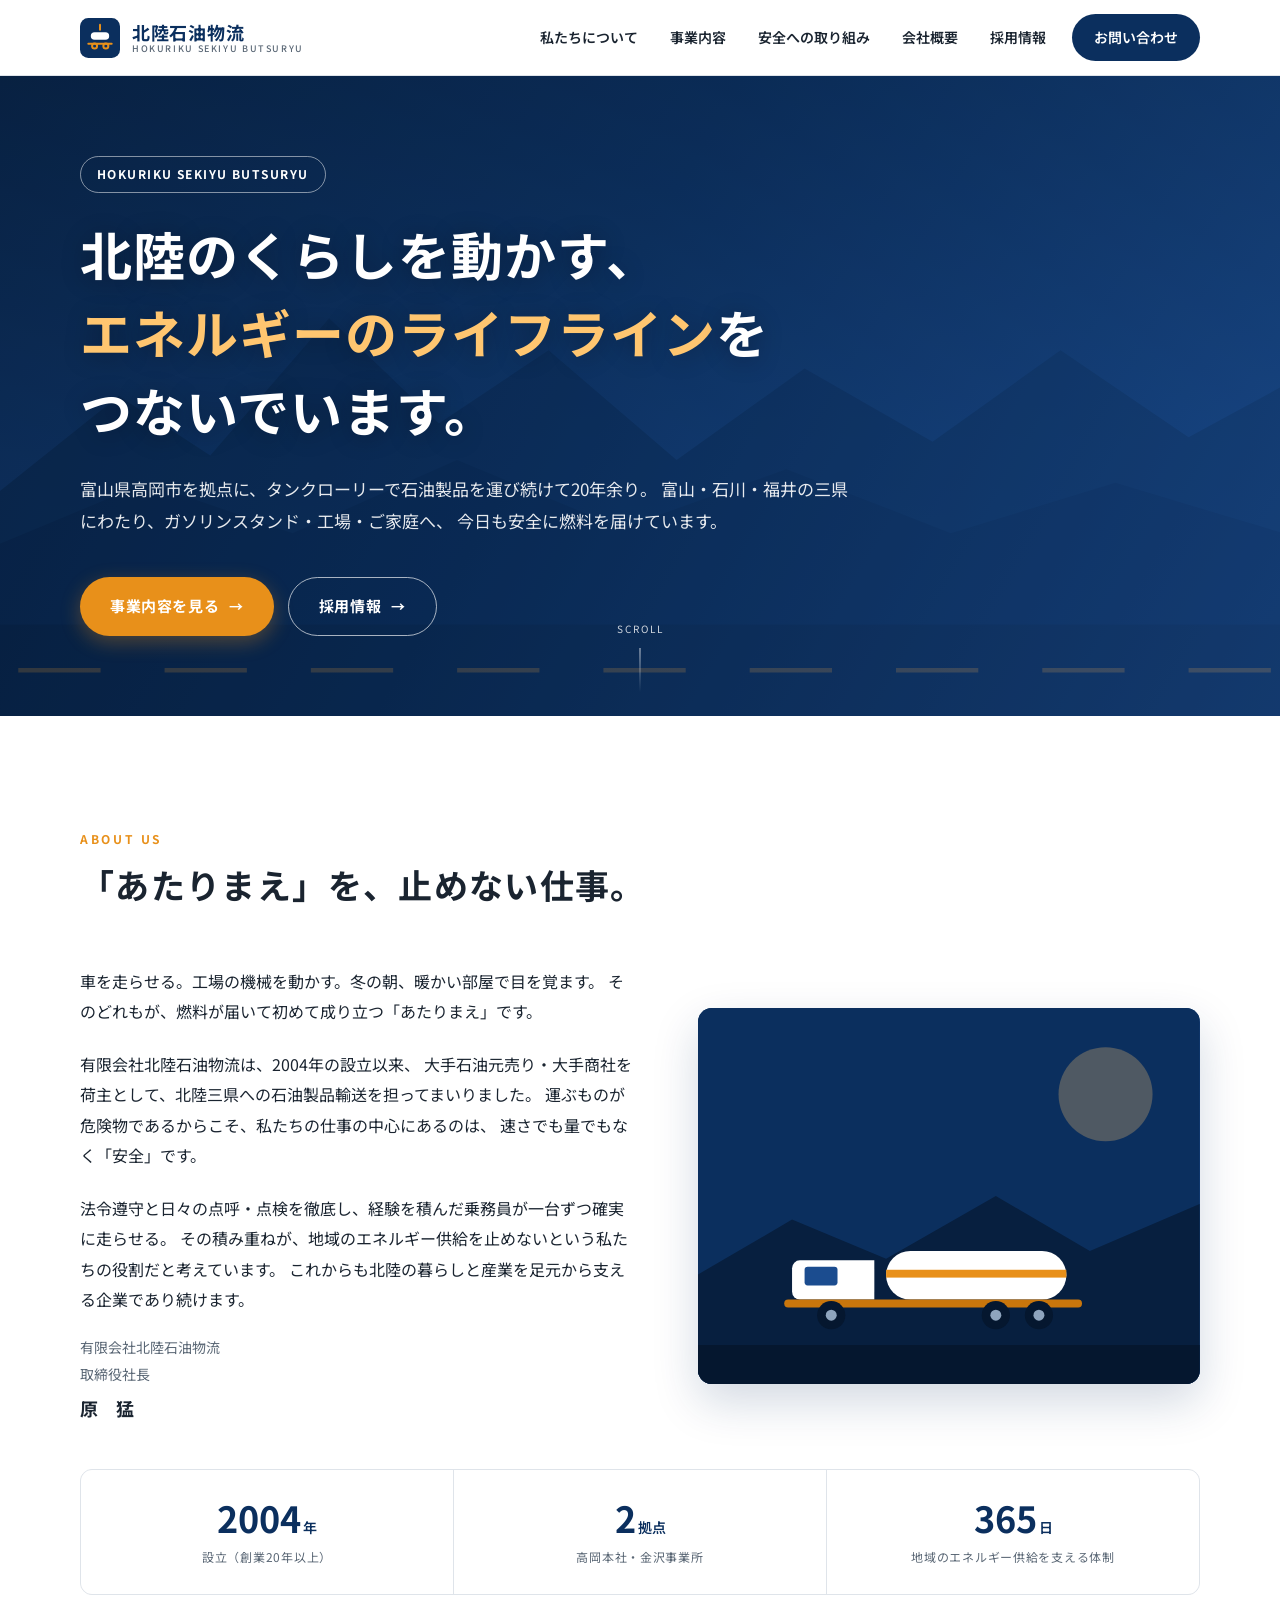
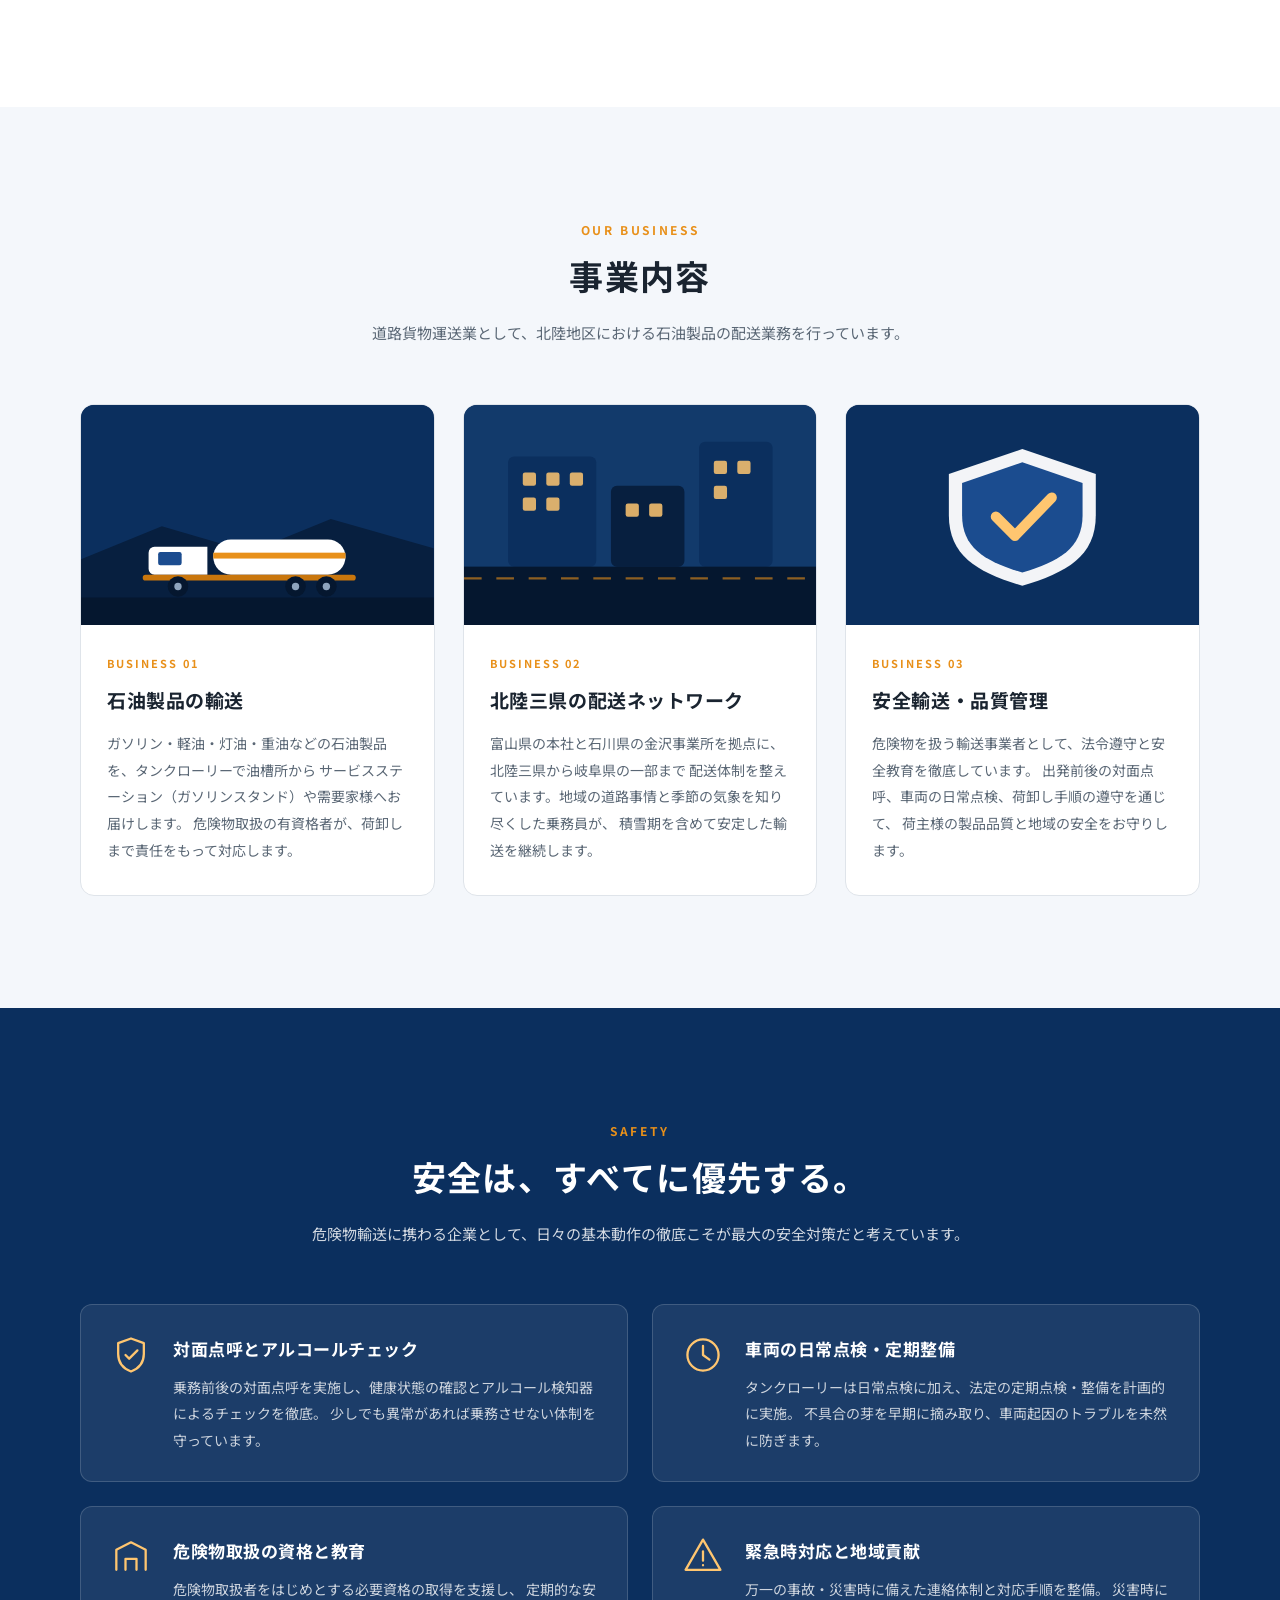
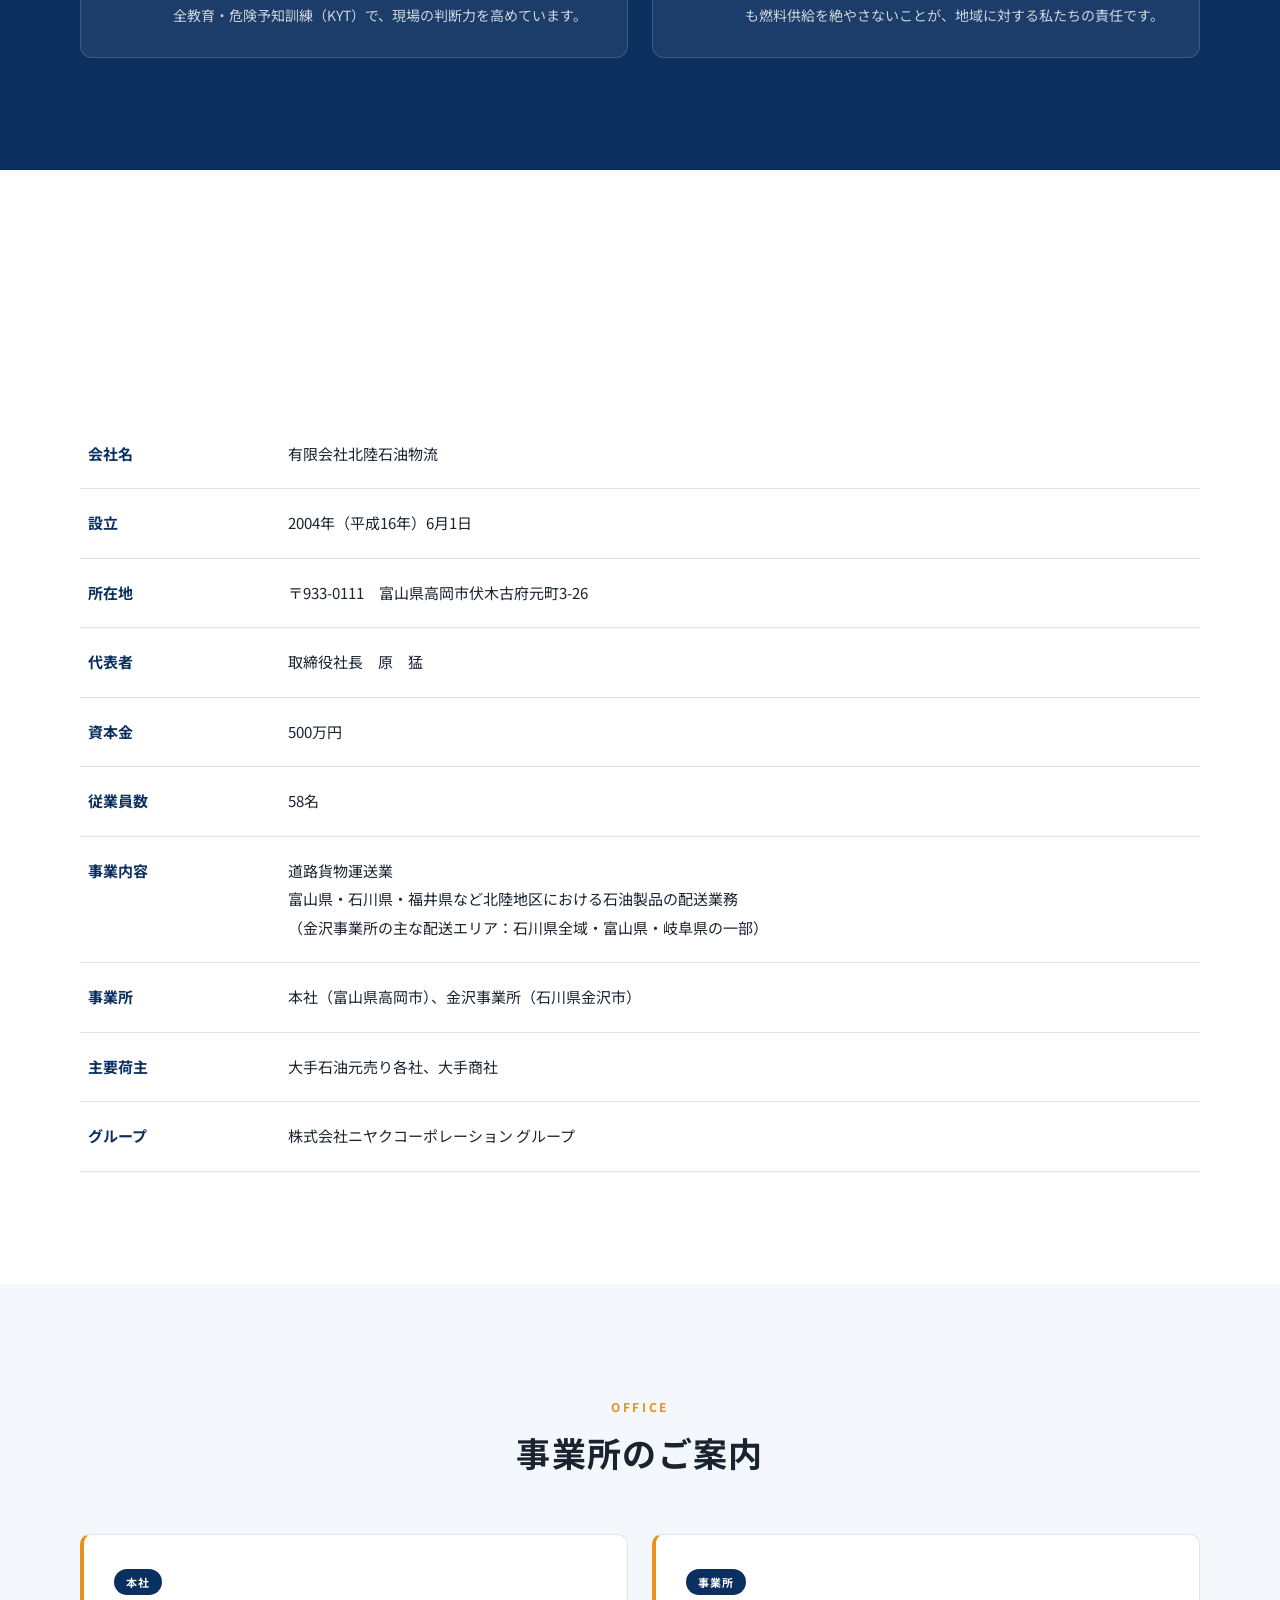
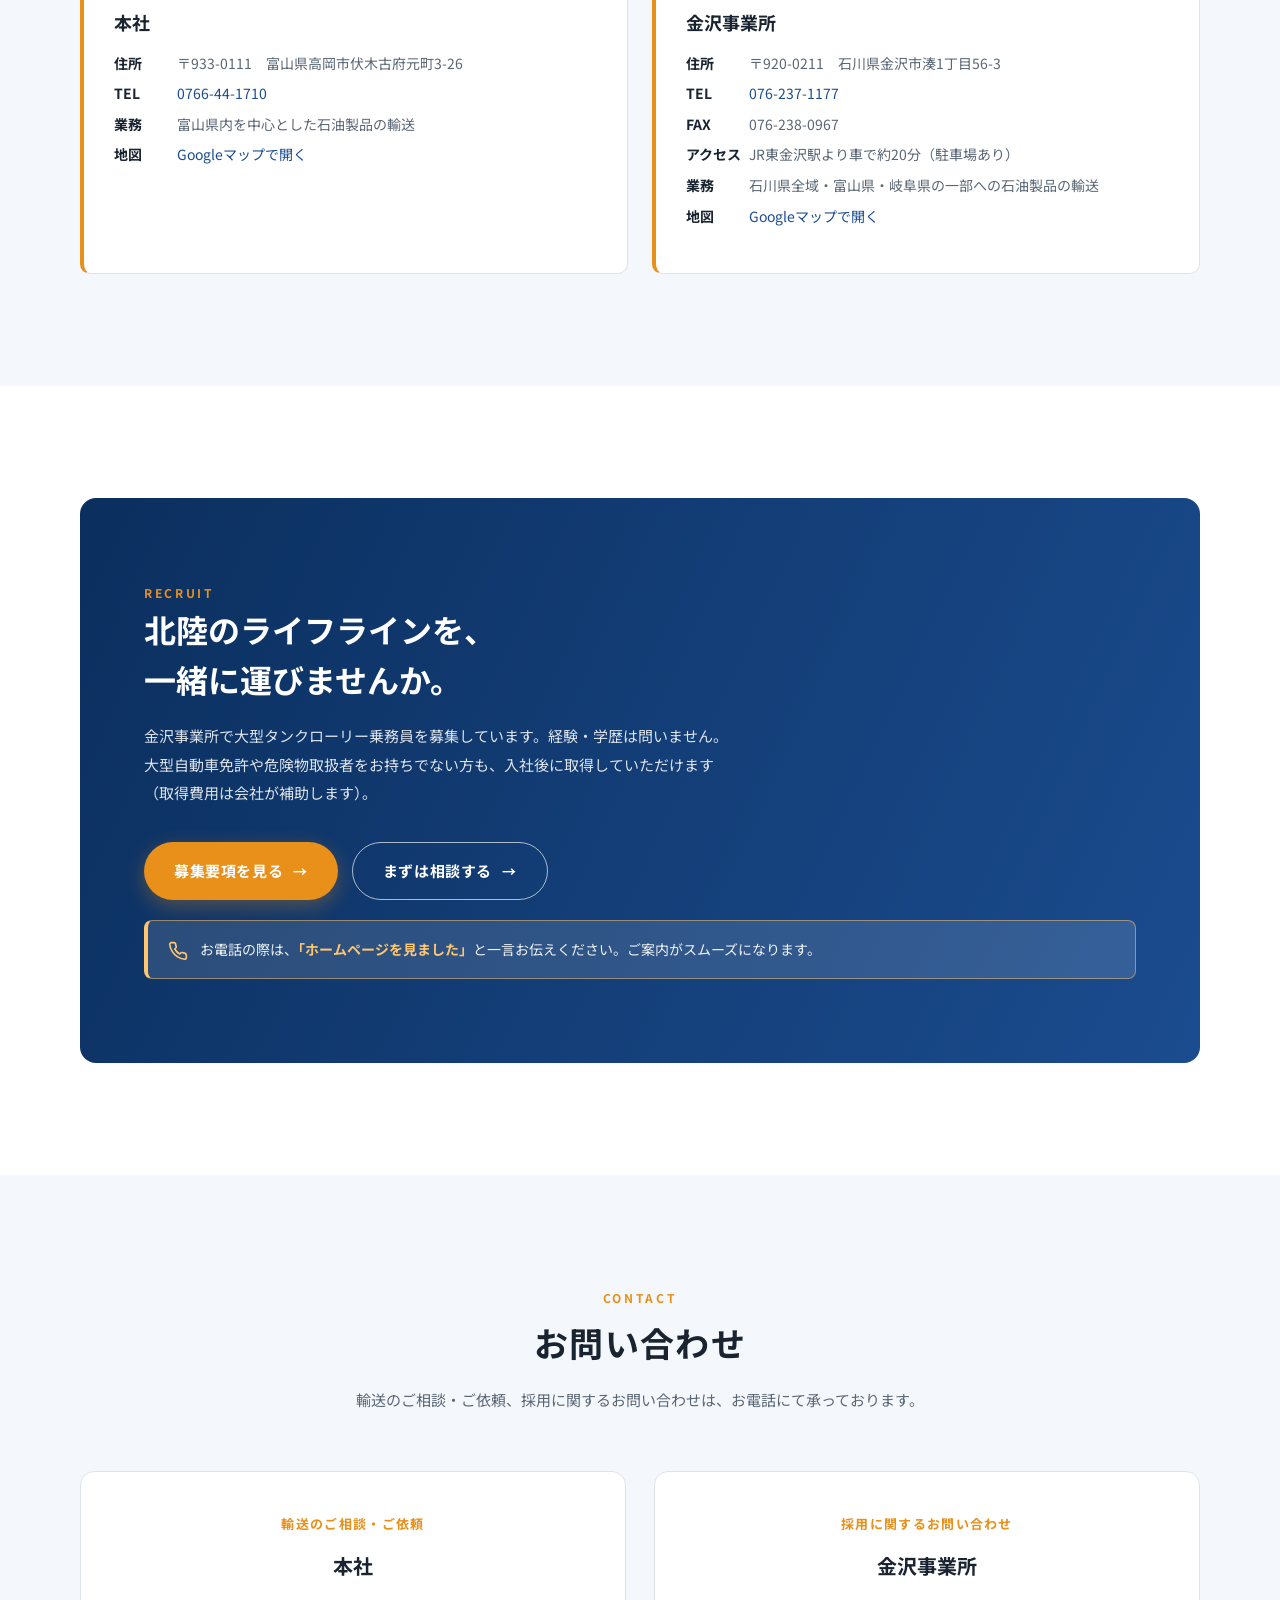
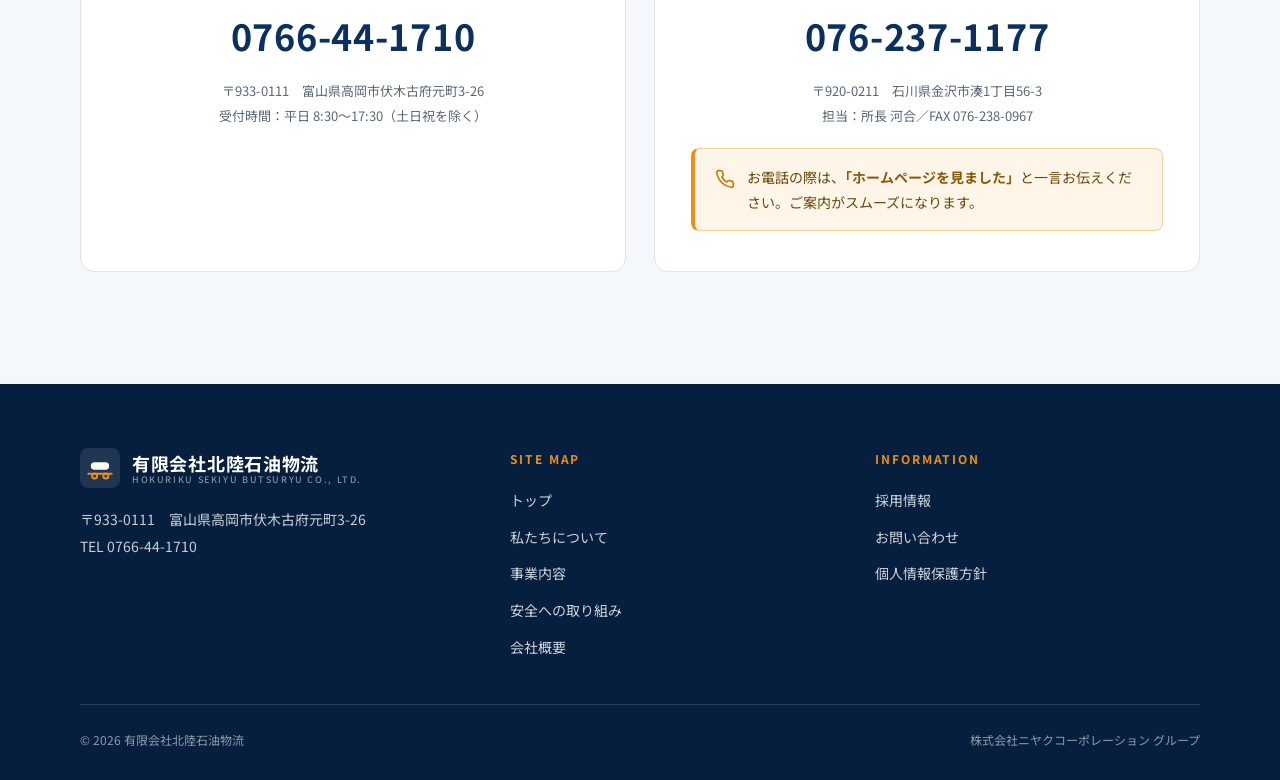
==== index.html @ 38a8d5c8 "「ホームページを見ました」の呼びかけを追加 応募経路を電話口で把握できるよう、採用CTA・お問い合わせ（金沢事業所）・ 募集要項の応募方法欄に呼びかけのコールアウトを設置。  Co-Authored-" ====
<!DOCTYPE html>
<html lang="ja">
<head>
<meta charset="UTF-8">
<meta name="viewport" content="width=device-width, initial-scale=1">
<title>有限会社北陸石油物流｜北陸のエネルギーライフラインを支える石油輸送</title>
<meta name="description" content="有限会社北陸石油物流は富山県高岡市に本社を置く道路貨物運送会社です。タンクローリーによる石油製品の輸送を通じて、富山・石川・福井の北陸三県のエネルギーライフラインを支えています。">
<meta name="keywords" content="北陸石油物流,タンクローリー,石油輸送,高岡市,富山県,運送会社,ニヤクコーポレーション,ドライバー求人">
<meta property="og:type" content="website">
<meta property="og:site_name" content="有限会社北陸石油物流">
<meta property="og:title" content="有限会社北陸石油物流｜北陸のエネルギーライフラインを支える石油輸送">
<meta property="og:description" content="富山県高岡市を拠点に、タンクローリーで北陸三県の石油製品輸送を担っています。">
<meta property="og:locale" content="ja_JP">
<link rel="preconnect" href="https://fonts.googleapis.com">
<link rel="preconnect" href="https://fonts.gstatic.com" crossorigin>
<link href="https://fonts.googleapis.com/css2?family=Noto+Sans+JP:wght@400;500;700&display=swap" rel="stylesheet">
<link rel="stylesheet" href="assets/style.css">
<link rel="icon" href="data:image/svg+xml,<svg xmlns='http://www.w3.org/2000/svg' viewBox='0 0 32 32'><rect width='32' height='32' rx='6' fill='%230b2f5e'/><path d='M6 20h20M8 20a2.4 2.4 0 104.8 0 2.4 2.4 0 10-4.8 0zM19 20a2.4 2.4 0 104.8 0 2.4 2.4 0 10-4.8 0z' stroke='%23e8901a' stroke-width='2' fill='none'/><rect x='9' y='11' width='15' height='6' rx='3' fill='%23fff'/></svg>">
<script type="application/ld+json">
{
  "@context": "https://schema.org",
  "@type": "Organization",
  "name": "有限会社北陸石油物流",
  "foundingDate": "2004-06-01",
  "telephone": "+81-766-44-1710",
  "numberOfEmployees": { "@type": "QuantitativeValue", "value": 58 },
  "description": "富山県高岡市に本社を置く道路貨物運送会社。北陸地区における石油製品の輸送を行っています。",
  "address": {
    "@type": "PostalAddress",
    "streetAddress": "伏木古府元町3-26",
    "addressLocality": "高岡市",
    "addressRegion": "富山県",
    "addressCountry": "JP"
  },
  "areaServed": ["富山県", "石川県", "福井県", "岐阜県"]
}
</script>
</head>
<body>

<!-- ============ ヘッダー ============ -->
<header class="header">
  <div class="wrap header__inner">
    <a class="logo" href="index.html">
      <svg class="logo__mark" viewBox="0 0 48 48" aria-hidden="true">
        <rect width="48" height="48" rx="10" fill="#0b2f5e"/>
        <path d="M10 31h28" stroke="#e8901a" stroke-width="2.4" stroke-linecap="round"/>
        <rect x="13" y="17" width="22" height="9" rx="4.5" fill="#fff"/>
        <circle cx="17.5" cy="33.5" r="3" fill="none" stroke="#e8901a" stroke-width="2.4"/>
        <circle cx="31" cy="33.5" r="3" fill="none" stroke="#e8901a" stroke-width="2.4"/>
        <path d="M24 8v6" stroke="#e8901a" stroke-width="2.4" stroke-linecap="round"/>
      </svg>
      <span class="logo__text">
        <span class="logo__ja">北陸石油物流</span>
        <span class="logo__en">HOKURIKU SEKIYU BUTSURYU</span>
      </span>
    </a>

    <nav class="gnav" id="gnav" aria-label="メインメニュー">
      <a class="gnav__link" href="#about">私たちについて</a>
      <a class="gnav__link" href="#business">事業内容</a>
      <a class="gnav__link" href="#safety">安全への取り組み</a>
      <a class="gnav__link" href="#company">会社概要</a>
      <a class="gnav__link" href="recruit.html">採用情報</a>
      <a class="gnav__link gnav__link--cta" href="#contact">お問い合わせ</a>
    </nav>

    <button class="burger" type="button" aria-label="メニューを開く" aria-expanded="false" aria-controls="gnav">
      <span></span><span></span><span></span>
    </button>
  </div>
</header>

<main>

<!-- ============ ヒーロー ============ -->
<section class="hero">
  <!-- 【写真差し替え位置】タンクローリー走行写真などに置き換え可能 -->
  <div class="hero__media" aria-hidden="true">
    <svg viewBox="0 0 1440 700" preserveAspectRatio="xMidYMid slice">
      <defs>
        <linearGradient id="sky" x1="0" y1="0" x2="0" y2="1">
          <stop offset="0%" stop-color="#0a2547"/>
          <stop offset="100%" stop-color="#1b4c8f"/>
        </linearGradient>
      </defs>
      <rect width="1440" height="700" fill="url(#sky)"/>
      <!-- 立山連峰のシルエット -->
      <path d="M0 470 L150 350 L250 415 L380 265 L500 380 L620 300 L760 420 L900 320 L1040 400 L1180 300 L1320 395 L1440 330 L1440 700 L0 700Z" fill="#0a2547" opacity=".85"/>
      <path d="M0 520 L180 445 L340 500 L520 420 L700 495 L880 430 L1060 500 L1240 445 L1440 505 L1440 700 L0 700Z" fill="#071f3f" opacity=".9"/>
      <!-- 道路 -->
      <rect y="600" width="1440" height="100" fill="#05172f"/>
      <g stroke="#e8901a" stroke-width="5" opacity=".55">
        <path d="M40 650h90M200 650h90M360 650h90M520 650h90M680 650h90M840 650h90M1000 650h90M1160 650h90M1320 650h90"/>
      </g>
    </svg>
  </div>

  <div class="wrap hero__inner">
    <span class="hero__eyebrow">HOKURIKU SEKIYU BUTSURYU</span>
    <h1 class="hero__title">
      北陸のくらしを動かす、<br>
      <span class="accent">エネルギーのライフライン</span>を<br>
      つないでいます。
    </h1>
    <p class="hero__lead">
      富山県高岡市を拠点に、タンクローリーで石油製品を運び続けて20年余り。
      富山・石川・福井の三県にわたり、ガソリンスタンド・工場・ご家庭へ、
      今日も安全に燃料を届けています。
    </p>
    <div class="hero__actions">
      <a class="btn btn--primary" href="#business">事業内容を見る</a>
      <a class="btn btn--ghost" href="recruit.html">採用情報</a>
    </div>
  </div>

  <span class="hero__scroll" aria-hidden="true">SCROLL</span>
</section>

<!-- ============ ABOUT ============ -->
<section class="section" id="about">
  <div class="wrap">
    <div class="section__head reveal">
      <span class="section__en">ABOUT US</span>
      <h2 class="section__title">「あたりまえ」を、止めない仕事。</h2>
    </div>

    <div class="about">
      <div class="about__body reveal">
        <p>
          車を走らせる。工場の機械を動かす。冬の朝、暖かい部屋で目を覚ます。
          そのどれもが、燃料が届いて初めて成り立つ「あたりまえ」です。
        </p>
        <p>
          有限会社北陸石油物流は、2004年の設立以来、
          大手石油元売り・大手商社を荷主として、北陸三県への石油製品輸送を担ってまいりました。
          運ぶものが危険物であるからこそ、私たちの仕事の中心にあるのは、
          速さでも量でもなく「安全」です。
        </p>
        <p>
          法令遵守と日々の点呼・点検を徹底し、経験を積んだ乗務員が一台ずつ確実に走らせる。
          その積み重ねが、地域のエネルギー供給を止めないという私たちの役割だと考えています。
          これからも北陸の暮らしと産業を足元から支える企業であり続けます。
        </p>
        <p class="about__sign">
          有限会社北陸石油物流<br>
          取締役社長<strong>原　猛</strong>
        </p>
      </div>

      <!-- 【写真差し替え位置】本社外観・車両・乗務員の写真など -->
      <figure class="about__figure reveal" aria-hidden="true">
        <svg viewBox="0 0 640 480">
          <rect width="640" height="480" fill="#0b2f5e"/>
          <circle cx="520" cy="110" r="60" fill="#ffc670" opacity=".28"/>
          <path d="M0 340 L120 270 L240 320 L380 240 L500 310 L640 250 L640 480 L0 480Z" fill="#071f3f"/>
          <!-- タンクローリー -->
          <g transform="translate(90 300)">
            <rect x="150" y="10" width="230" height="62" rx="31" fill="#fff"/>
            <rect x="150" y="34" width="230" height="10" fill="#e8901a"/>
            <path d="M40 22h95v50H40a10 10 0 01-10-10V32a10 10 0 0110-10z" fill="#fff"/>
            <rect x="46" y="30" width="42" height="24" rx="4" fill="#1b4c8f"/>
            <rect x="20" y="72" width="380" height="10" rx="5" fill="#c9760c"/>
            <circle cx="80" cy="92" r="18" fill="#05172f"/><circle cx="80" cy="92" r="7" fill="#8ea4bd"/>
            <circle cx="290" cy="92" r="18" fill="#05172f"/><circle cx="290" cy="92" r="7" fill="#8ea4bd"/>
            <circle cx="345" cy="92" r="18" fill="#05172f"/><circle cx="345" cy="92" r="7" fill="#8ea4bd"/>
          </g>
          <rect y="430" width="640" height="50" fill="#05172f"/>
        </svg>
      </figure>
    </div>

    <!-- 数字：確定値に差し替えてください -->
    <div class="stats reveal">
      <div class="stats__item">
        <p class="stats__num">2004<small>年</small></p>
        <p class="stats__label">設立（創業20年以上）</p>
      </div>
      <div class="stats__item">
        <p class="stats__num">2<small>拠点</small></p>
        <p class="stats__label">高岡本社・金沢事業所</p>
      </div>
      <div class="stats__item">
        <p class="stats__num">365<small>日</small></p>
        <p class="stats__label">地域のエネルギー供給を支える体制</p>
      </div>
    </div>
  </div>
</section>

<!-- ============ 事業内容 ============ -->
<section class="section section--tint" id="business">
  <div class="wrap">
    <div class="section__head section__head--center reveal">
      <span class="section__en">OUR BUSINESS</span>
      <h2 class="section__title">事業内容</h2>
      <p class="section__desc">
        道路貨物運送業として、北陸地区における石油製品の配送業務を行っています。
      </p>
    </div>

    <div class="cards">
      <article class="card reveal">
        <div class="card__media" aria-hidden="true">
          <svg viewBox="0 0 480 300">
            <rect width="480" height="300" fill="#0b2f5e"/>
            <path d="M0 210 L110 165 L230 200 L340 155 L480 195 L480 300 L0 300Z" fill="#071f3f"/>
            <g transform="translate(70 175)">
              <rect x="110" y="8" width="180" height="48" rx="24" fill="#fff"/>
              <rect x="110" y="26" width="180" height="8" fill="#e8901a"/>
              <path d="M30 18h72v38H30a8 8 0 01-8-8V26a8 8 0 018-8z" fill="#fff"/>
              <rect x="35" y="25" width="32" height="18" rx="3" fill="#1b4c8f"/>
              <rect x="14" y="56" width="290" height="8" rx="4" fill="#c9760c"/>
              <circle cx="62" cy="72" r="14" fill="#05172f"/><circle cx="62" cy="72" r="5" fill="#8ea4bd"/>
              <circle cx="222" cy="72" r="14" fill="#05172f"/><circle cx="222" cy="72" r="5" fill="#8ea4bd"/>
              <circle cx="264" cy="72" r="14" fill="#05172f"/><circle cx="264" cy="72" r="5" fill="#8ea4bd"/>
            </g>
            <rect y="262" width="480" height="38" fill="#05172f"/>
          </svg>
        </div>
        <div class="card__body">
          <p class="card__no">BUSINESS 01</p>
          <h3 class="card__title">石油製品の輸送</h3>
          <p class="card__text">
            ガソリン・軽油・灯油・重油などの石油製品を、タンクローリーで油槽所から
            サービスステーション（ガソリンスタンド）や需要家様へお届けします。
            危険物取扱の有資格者が、荷卸しまで責任をもって対応します。
          </p>
        </div>
      </article>

      <article class="card reveal">
        <div class="card__media" aria-hidden="true">
          <svg viewBox="0 0 480 300">
            <rect width="480" height="300" fill="#123a6b"/>
            <rect x="60" y="70" width="120" height="150" rx="8" fill="#0b2f5e"/>
            <rect x="200" y="110" width="100" height="110" rx="8" fill="#071f3f"/>
            <rect x="320" y="50" width="100" height="170" rx="8" fill="#0b2f5e"/>
            <g fill="#ffc670" opacity=".85">
              <rect x="80" y="92" width="18" height="18" rx="3"/><rect x="112" y="92" width="18" height="18" rx="3"/>
              <rect x="144" y="92" width="18" height="18" rx="3"/><rect x="80" y="126" width="18" height="18" rx="3"/>
              <rect x="112" y="126" width="18" height="18" rx="3"/><rect x="220" y="134" width="18" height="18" rx="3"/>
              <rect x="252" y="134" width="18" height="18" rx="3"/><rect x="340" y="76" width="18" height="18" rx="3"/>
              <rect x="372" y="76" width="18" height="18" rx="3"/><rect x="340" y="110" width="18" height="18" rx="3"/>
            </g>
            <rect y="220" width="480" height="80" fill="#05172f"/>
            <path d="M0 236h480" stroke="#e8901a" stroke-width="3" stroke-dasharray="24 20" opacity=".6"/>
          </svg>
        </div>
        <div class="card__body">
          <p class="card__no">BUSINESS 02</p>
          <h3 class="card__title">北陸三県の配送ネットワーク</h3>
          <p class="card__text">
            富山県の本社と石川県の金沢事業所を拠点に、北陸三県から岐阜県の一部まで
            配送体制を整えています。地域の道路事情と季節の気象を知り尽くした乗務員が、
            積雪期を含めて安定した輸送を継続します。
          </p>
        </div>
      </article>

      <article class="card reveal">
        <div class="card__media" aria-hidden="true">
          <svg viewBox="0 0 480 300">
            <rect width="480" height="300" fill="#0b2f5e"/>
            <path d="M240 60l100 34v56c0 56-40 78-100 96-60-18-100-40-100-96V94z" fill="#fff" opacity=".95"/>
            <path d="M240 78l82 28v44c0 45-32 63-82 78-50-15-82-33-82-78v-44z" fill="#1b4c8f"/>
            <path d="M204 152l26 26 50-52" stroke="#ffc670" stroke-width="14" fill="none" stroke-linecap="round" stroke-linejoin="round"/>
          </svg>
        </div>
        <div class="card__body">
          <p class="card__no">BUSINESS 03</p>
          <h3 class="card__title">安全輸送・品質管理</h3>
          <p class="card__text">
            危険物を扱う輸送事業者として、法令遵守と安全教育を徹底しています。
            出発前後の対面点呼、車両の日常点検、荷卸し手順の遵守を通じて、
            荷主様の製品品質と地域の安全をお守りします。
          </p>
        </div>
      </article>
    </div>
  </div>
</section>

<!-- ============ 安全への取り組み ============ -->
<section class="section section--navy" id="safety">
  <div class="wrap">
    <div class="section__head section__head--center reveal">
      <span class="section__en">SAFETY</span>
      <h2 class="section__title">安全は、すべてに優先する。</h2>
      <p class="section__desc">
        危険物輸送に携わる企業として、日々の基本動作の徹底こそが最大の安全対策だと考えています。
      </p>
    </div>

    <div class="safety">
      <div class="safety__item reveal">
        <svg class="safety__icon" viewBox="0 0 48 48" fill="none" stroke="currentColor" stroke-width="2.5" stroke-linecap="round" stroke-linejoin="round" aria-hidden="true">
          <path d="M24 6l14 5v12c0 11-6 16-14 19-8-3-14-8-14-19V11z"/><path d="M18 24l4 4 9-9"/>
        </svg>
        <div>
          <h3 class="safety__title">対面点呼とアルコールチェック</h3>
          <p class="safety__text">
            乗務前後の対面点呼を実施し、健康状態の確認とアルコール検知器によるチェックを徹底。
            少しでも異常があれば乗務させない体制を守っています。
          </p>
        </div>
      </div>

      <div class="safety__item reveal">
        <svg class="safety__icon" viewBox="0 0 48 48" fill="none" stroke="currentColor" stroke-width="2.5" stroke-linecap="round" stroke-linejoin="round" aria-hidden="true">
          <circle cx="24" cy="24" r="17"/><path d="M24 14v10l7 5"/>
        </svg>
        <div>
          <h3 class="safety__title">車両の日常点検・定期整備</h3>
          <p class="safety__text">
            タンクローリーは日常点検に加え、法定の定期点検・整備を計画的に実施。
            不具合の芽を早期に摘み取り、車両起因のトラブルを未然に防ぎます。
          </p>
        </div>
      </div>

      <div class="safety__item reveal">
        <svg class="safety__icon" viewBox="0 0 48 48" fill="none" stroke="currentColor" stroke-width="2.5" stroke-linecap="round" stroke-linejoin="round" aria-hidden="true">
          <path d="M8 38V16l16-8 16 8v22"/><path d="M18 38V26h12v12"/>
        </svg>
        <div>
          <h3 class="safety__title">危険物取扱の資格と教育</h3>
          <p class="safety__text">
            危険物取扱者をはじめとする必要資格の取得を支援し、
            定期的な安全教育・危険予知訓練（KYT）で、現場の判断力を高めています。
          </p>
        </div>
      </div>

      <div class="safety__item reveal">
        <svg class="safety__icon" viewBox="0 0 48 48" fill="none" stroke="currentColor" stroke-width="2.5" stroke-linecap="round" stroke-linejoin="round" aria-hidden="true">
          <path d="M24 5l19 33H5z"/><path d="M24 18v10"/><path d="M24 33h.02"/>
        </svg>
        <div>
          <h3 class="safety__title">緊急時対応と地域貢献</h3>
          <p class="safety__text">
            万一の事故・災害時に備えた連絡体制と対応手順を整備。
            災害時にも燃料供給を絶やさないことが、地域に対する私たちの責任です。
          </p>
        </div>
      </div>
    </div>
  </div>
</section>

<!-- ============ 会社概要 ============ -->
<section class="section" id="company">
  <div class="wrap">
    <div class="section__head section__head--center reveal">
      <span class="section__en">COMPANY</span>
      <h2 class="section__title">会社概要</h2>
    </div>

    <div class="reveal">
      <table class="table">
        <tbody>
          <tr><th>会社名</th><td>有限会社北陸石油物流</td></tr>
          <tr><th>設立</th><td>2004年（平成16年）6月1日</td></tr>
          <tr><th>所在地</th><td>〒933-0111　富山県高岡市伏木古府元町3-26</td></tr>
          <tr><th>代表者</th><td>取締役社長　原　猛</td></tr>
          <tr><th>資本金</th><td>500万円</td></tr>
          <tr><th>従業員数</th><td>58名</td></tr>
          <tr><th>事業内容</th><td>
            道路貨物運送業<br>
            富山県・石川県・福井県など北陸地区における石油製品の配送業務<br>
            （金沢事業所の主な配送エリア：石川県全域・富山県・岐阜県の一部）
          </td></tr>
          <tr><th>事業所</th><td>本社（富山県高岡市）、金沢事業所（石川県金沢市）</td></tr>
          <tr><th>主要荷主</th><td>大手石油元売り各社、大手商社</td></tr>
          <tr><th>グループ</th><td>株式会社ニヤクコーポレーション グループ</td></tr>
        </tbody>
      </table>
    </div>
  </div>
</section>

<!-- ============ 事業所 ============ -->
<section class="section section--tint" id="office">
  <div class="wrap">
    <div class="section__head section__head--center reveal">
      <span class="section__en">OFFICE</span>
      <h2 class="section__title">事業所のご案内</h2>
    </div>

    <div class="offices">
      <div class="office reveal">
        <span class="office__badge">本社</span>
        <h3 class="office__name">本社</h3>
        <dl class="office__meta">
          <dt>住所</dt><dd>〒933-0111　富山県高岡市伏木古府元町3-26</dd>
          <dt>TEL</dt><dd><a href="tel:0766441710">0766-44-1710</a></dd>
          <dt>業務</dt><dd>富山県内を中心とした石油製品の輸送</dd>
          <dt>地図</dt><dd><a href="https://www.google.com/maps/search/?api=1&amp;query=%E5%AF%8C%E5%B1%B1%E7%9C%8C%E9%AB%98%E5%B2%A1%E5%B8%82%E4%BC%8F%E6%9C%A8%E5%8F%A4%E5%BA%9C%E5%85%83%E7%94%BA3-26" target="_blank" rel="noopener">Googleマップで開く</a></dd>
        </dl>
      </div>

      <div class="office reveal">
        <span class="office__badge">事業所</span>
        <h3 class="office__name">金沢事業所</h3>
        <dl class="office__meta">
          <dt>住所</dt><dd>〒920-0211　石川県金沢市湊1丁目56-3</dd>
          <dt>TEL</dt><dd><a href="tel:0762371177">076-237-1177</a></dd>
          <dt>FAX</dt><dd>076-238-0967</dd>
          <dt>アクセス</dt><dd>JR東金沢駅より車で約20分（駐車場あり）</dd>
          <dt>業務</dt><dd>石川県全域・富山県・岐阜県の一部への石油製品の輸送</dd>
          <dt>地図</dt><dd><a href="https://www.google.com/maps/search/?api=1&amp;query=%E7%9F%B3%E5%B7%9D%E7%9C%8C%E9%87%91%E6%B2%A2%E5%B8%82%E6%B9%8A1%E4%B8%81%E7%9B%AE56-3" target="_blank" rel="noopener">Googleマップで開く</a></dd>
        </dl>
      </div>
    </div>
  </div>
</section>

<!-- ============ 採用CTA ============ -->
<section class="section" id="recruit">
  <div class="wrap">
    <div class="recruit-cta reveal">
      <span class="section__en">RECRUIT</span>
      <h2 class="recruit-cta__title">
        北陸のライフラインを、<br>一緒に運びませんか。
      </h2>
      <p class="recruit-cta__text">
        金沢事業所で大型タンクローリー乗務員を募集しています。経験・学歴は問いません。
        大型自動車免許や危険物取扱者をお持ちでない方も、入社後に取得していただけます
        （取得費用は会社が補助します）。
      </p>
      <div class="recruit-cta__actions">
        <a class="btn btn--primary" href="recruit.html">募集要項を見る</a>
        <a class="btn btn--ghost" href="#contact">まずは相談する</a>
      </div>
      <div class="callout  callout--on-dark"><svg class="callout__icon" viewBox="0 0 24 24" fill="none" stroke="currentColor" stroke-width="2" stroke-linecap="round" stroke-linejoin="round" aria-hidden="true"><path d="M22 16.9v3a2 2 0 01-2.2 2 19.8 19.8 0 01-8.6-3.1 19.5 19.5 0 01-6-6A19.8 19.8 0 012.1 4.2 2 2 0 014.1 2h3a2 2 0 012 1.7c.1.9.3 1.8.7 2.6a2 2 0 01-.5 2.1L8.1 9.6a16 16 0 006 6l1.2-1.2a2 2 0 012.1-.5c.8.4 1.7.6 2.6.7a2 2 0 011.7 2z"/></svg><p>お電話の際は、<strong>「ホームページを見ました」</strong>と一言お伝えください。ご案内がスムーズになります。</p></div>
    </div>
  </div>
</section>

<!-- ============ お問い合わせ ============ -->
<section class="section section--tint" id="contact">
  <div class="wrap">
    <div class="section__head section__head--center reveal">
      <span class="section__en">CONTACT</span>
      <h2 class="section__title">お問い合わせ</h2>
      <p class="section__desc">輸送のご相談・ご依頼、採用に関するお問い合わせは、お電話にて承っております。</p>
    </div>

    <div class="contact">
      <div class="contact__box reveal">
        <p class="contact__label">輸送のご相談・ご依頼</p>
        <h3 class="contact__title">本社</h3>
        <a class="contact__tel" href="tel:0766441710">0766-44-1710</a>
        <p class="contact__note">
          〒933-0111　富山県高岡市伏木古府元町3-26<br>
          受付時間：平日 8:30〜17:30（土日祝を除く）
        </p>
      </div>

      <div class="contact__box reveal">
        <p class="contact__label">採用に関するお問い合わせ</p>
        <h3 class="contact__title">金沢事業所</h3>
        <a class="contact__tel" href="tel:0762371177">076-237-1177</a>
        <p class="contact__note">
          〒920-0211　石川県金沢市湊1丁目56-3<br>
          担当：所長 河合／FAX 076-238-0967
        </p>
        <div class="callout"><svg class="callout__icon" viewBox="0 0 24 24" fill="none" stroke="currentColor" stroke-width="2" stroke-linecap="round" stroke-linejoin="round" aria-hidden="true"><path d="M22 16.9v3a2 2 0 01-2.2 2 19.8 19.8 0 01-8.6-3.1 19.5 19.5 0 01-6-6A19.8 19.8 0 012.1 4.2 2 2 0 014.1 2h3a2 2 0 012 1.7c.1.9.3 1.8.7 2.6a2 2 0 01-.5 2.1L8.1 9.6a16 16 0 006 6l1.2-1.2a2 2 0 012.1-.5c.8.4 1.7.6 2.6.7a2 2 0 011.7 2z"/></svg><p>お電話の際は、<strong>「ホームページを見ました」</strong>と一言お伝えください。ご案内がスムーズになります。</p></div>
      </div>
    </div>
  </div>
</section>

</main>

<!-- ============ フッター ============ -->
<footer class="footer">
  <div class="wrap">
    <div class="footer__top">
      <div>
        <div class="logo footer__logo">
          <svg class="logo__mark" viewBox="0 0 48 48" aria-hidden="true">
            <rect width="48" height="48" rx="10" fill="#fff" opacity=".1"/>
            <path d="M10 31h28" stroke="#e8901a" stroke-width="2.4" stroke-linecap="round"/>
            <rect x="13" y="17" width="22" height="9" rx="4.5" fill="#fff"/>
            <circle cx="17.5" cy="33.5" r="3" fill="none" stroke="#e8901a" stroke-width="2.4"/>
            <circle cx="31" cy="33.5" r="3" fill="none" stroke="#e8901a" stroke-width="2.4"/>
          </svg>
          <span class="logo__text">
            <span class="logo__ja">有限会社北陸石油物流</span>
            <span class="logo__en">HOKURIKU SEKIYU BUTSURYU CO., LTD.</span>
          </span>
        </div>
        <p class="footer__addr">
          〒933-0111　富山県高岡市伏木古府元町3-26<br>
          TEL 0766-44-1710
        </p>
      </div>

      <div>
        <p class="footer__heading">SITE MAP</p>
        <ul class="footer__list">
          <li><a href="index.html">トップ</a></li>
          <li><a href="index.html#about">私たちについて</a></li>
          <li><a href="index.html#business">事業内容</a></li>
          <li><a href="index.html#safety">安全への取り組み</a></li>
          <li><a href="index.html#company">会社概要</a></li>
        </ul>
      </div>

      <div>
        <p class="footer__heading">INFORMATION</p>
        <ul class="footer__list">
          <li><a href="recruit.html">採用情報</a></li>
          <li><a href="index.html#contact">お問い合わせ</a></li>
          <li><a href="privacy.html">個人情報保護方針</a></li>
        </ul>
      </div>
    </div>

    <div class="footer__bottom">
      <span>&copy; 2026 有限会社北陸石油物流</span>
      <span>株式会社ニヤクコーポレーション グループ</span>
    </div>
  </div>
</footer>

<script src="assets/script.js"></script>
</body>
</html>
---- assets/style.css ----
@charset "utf-8";

/* =========================================================
   有限会社北陸石油物流 コーポレートサイト
   カラー: 紺(信頼・安全) × アンバー(エネルギー) × 白
   ========================================================= */

:root {
  --navy:        #0b2f5e;
  --navy-dark:   #071f3f;
  --navy-light:  #1b4c8f;
  --amber:       #e8901a;
  --amber-dark:  #c9760c;
  --ink:         #1a2430;
  --ink-mute:    #5a6775;
  --line:        #dfe4ea;
  --bg:          #ffffff;
  --bg-tint:     #f4f7fb;
  --maxw:        1120px;
  --header-h:    76px;
  --ease:        cubic-bezier(.22, .61, .36, 1);
}

*, *::before, *::after { box-sizing: border-box; }

html { scroll-behavior: smooth; scroll-padding-top: var(--header-h); }

body {
  margin: 0;
  font-family: "Noto Sans JP", "Hiragino Kaku Gothic ProN", "Hiragino Sans",
               "Yu Gothic", Meiryo, system-ui, sans-serif;
  font-size: 16px;
  line-height: 1.9;
  color: var(--ink);
  background: var(--bg);
  -webkit-font-smoothing: antialiased;
  text-size-adjust: 100%;
}

img, svg { max-width: 100%; height: auto; display: block; }
a { color: var(--navy-light); text-decoration: none; transition: opacity .2s; }
a:hover { opacity: .7; }
ul { list-style: none; margin: 0; padding: 0; }
h1, h2, h3, h4, p, figure { margin: 0; }

.wrap { width: min(100% - 48px, var(--maxw)); margin-inline: auto; }
.sr-only {
  position: absolute; width: 1px; height: 1px; overflow: hidden;
  clip: rect(0 0 0 0); clip-path: inset(50%); white-space: nowrap;
}

/* ---------- ヘッダー ---------- */
.header {
  position: fixed; inset: 0 0 auto 0; z-index: 100;
  height: var(--header-h);
  background: rgba(255, 255, 255, .94);
  backdrop-filter: blur(10px);
  border-bottom: 1px solid var(--line);
  transition: box-shadow .3s;
}
.header.is-scrolled { box-shadow: 0 4px 24px rgba(11, 47, 94, .1); }

.header__inner {
  height: 100%;
  display: flex; align-items: center; justify-content: space-between; gap: 24px;
}

.logo { display: flex; align-items: center; gap: 12px; }
.logo:hover { opacity: 1; }
.logo__mark { width: 40px; height: 40px; flex: none; }
.logo__text { line-height: 1.25; }
.logo__ja {
  display: block; font-size: 18px; font-weight: 700;
  color: var(--navy); letter-spacing: .04em;
}
.logo__en {
  display: block; font-size: 9px; font-weight: 500;
  color: var(--ink-mute); letter-spacing: .18em;
}

.gnav { display: flex; align-items: center; gap: 4px; }
.gnav__link {
  display: block; padding: 8px 14px;
  font-size: 14px; font-weight: 600; color: var(--ink);
  border-radius: 6px; transition: background .2s, color .2s;
}
.gnav__link:hover { opacity: 1; background: var(--bg-tint); color: var(--navy); }
.gnav__link--cta {
  margin-left: 8px; padding: 10px 22px;
  background: var(--navy); color: #fff; border-radius: 999px;
}
.gnav__link--cta:hover { opacity: 1; background: var(--navy-light); color: #fff; }

.burger {
  display: none; width: 44px; height: 44px; padding: 0;
  background: none; border: 0; cursor: pointer;
}
.burger span {
  display: block; width: 24px; height: 2px; margin: 5px auto;
  background: var(--navy); transition: transform .3s var(--ease), opacity .2s;
}
.burger[aria-expanded="true"] span:nth-child(1) { transform: translateY(7px) rotate(45deg); }
.burger[aria-expanded="true"] span:nth-child(2) { opacity: 0; }
.burger[aria-expanded="true"] span:nth-child(3) { transform: translateY(-7px) rotate(-45deg); }

/* ---------- ヒーロー ---------- */
.hero {
  position: relative; margin-top: var(--header-h);
  min-height: min(78vh, 640px);
  display: flex; align-items: center;
  background: linear-gradient(120deg, var(--navy-dark) 0%, var(--navy) 45%, var(--navy-light) 100%);
  color: #fff; overflow: hidden;
}
/* 写真差し替え位置：.hero__media に本社・タンクローリー写真を配置 */
.hero__media { position: absolute; inset: 0; opacity: .34; }
.hero__media svg { width: 100%; height: 100%; }
.hero__inner { position: relative; z-index: 1; padding: 72px 0; }

.hero__eyebrow {
  display: inline-block; margin-bottom: 22px; padding: 6px 16px;
  font-size: 12px; font-weight: 700; letter-spacing: .12em;
  border: 1px solid rgba(255, 255, 255, .5); border-radius: 999px;
}
.hero__title {
  font-size: clamp(28px, 5.2vw, 52px); font-weight: 700;
  line-height: 1.5; letter-spacing: .02em;
  text-shadow: 0 2px 24px rgba(0, 0, 0, .3);
}
.hero__title .accent { color: #ffc670; }
.hero__lead {
  margin-top: 24px; max-width: 46em;
  font-size: clamp(14px, 1.6vw, 17px); color: rgba(255, 255, 255, .9);
}
.hero__actions { margin-top: 40px; display: flex; flex-wrap: wrap; gap: 14px; }

.hero__scroll {
  position: absolute; left: 50%; bottom: 24px; z-index: 1;
  transform: translateX(-50%);
  font-size: 10px; letter-spacing: .2em; color: rgba(255, 255, 255, .8);
  text-align: center;
}
.hero__scroll::after {
  content: ""; display: block; width: 1px; height: 44px; margin: 10px auto 0;
  background: linear-gradient(rgba(255, 255, 255, .8), transparent);
  animation: scrollLine 2s var(--ease) infinite;
}
@keyframes scrollLine {
  0%   { transform: scaleY(0); transform-origin: top; }
  50%  { transform: scaleY(1); transform-origin: top; }
  100% { transform: scaleY(0); transform-origin: bottom; }
}

/* ---------- ボタン ---------- */
.btn {
  display: inline-flex; align-items: center; gap: 10px;
  padding: 14px 30px; border-radius: 999px;
  font-size: 15px; font-weight: 700; letter-spacing: .04em;
  transition: transform .2s var(--ease), background .2s, color .2s, box-shadow .2s;
}
.btn:hover { opacity: 1; transform: translateY(-2px); }
.btn::after { content: "→"; font-size: 14px; }
.btn--primary { background: var(--amber); color: #fff; box-shadow: 0 6px 20px rgba(232, 144, 26, .32); }
.btn--primary:hover { background: var(--amber-dark); color: #fff; }
.btn--ghost { border: 1px solid rgba(255, 255, 255, .65); color: #fff; }
.btn--ghost:hover { background: rgba(255, 255, 255, .14); color: #fff; }
.btn--navy { background: var(--navy); color: #fff; }
.btn--navy:hover { background: var(--navy-light); color: #fff; }
.btn--outline { border: 1px solid var(--navy); color: var(--navy); }
.btn--outline:hover { background: var(--navy); color: #fff; }

/* ---------- セクション共通 ---------- */
.section { padding: clamp(64px, 9vw, 112px) 0; }
.section--tint { background: var(--bg-tint); }
.section--navy { background: var(--navy); color: #fff; }

.section__head { margin-bottom: clamp(36px, 5vw, 56px); }
.section__head--center { text-align: center; }
.section__en {
  display: block; font-size: 12px; font-weight: 700;
  letter-spacing: .22em; color: var(--amber);
}
.section__title {
  margin-top: 8px;
  font-size: clamp(24px, 3.4vw, 34px); font-weight: 700;
  letter-spacing: .04em; line-height: 1.5;
}
.section--navy .section__title { color: #fff; }
.section__desc { margin-top: 18px; color: var(--ink-mute); font-size: 15px; }
.section--navy .section__desc { color: rgba(255, 255, 255, .82); }

/* ---------- ABOUT ---------- */
.about { display: grid; grid-template-columns: 1.05fr .95fr; gap: clamp(32px, 5vw, 72px); align-items: center; }
.about__body p + p { margin-top: 1.4em; }
.about__sign { margin-top: 28px; font-size: 14px; color: var(--ink-mute); }
.about__sign strong { display: block; margin-top: 4px; font-size: 18px; color: var(--ink); }
/* 写真差し替え位置：.about__figure に代表者写真または車両写真 */
.about__figure {
  border-radius: 14px; overflow: hidden;
  background: linear-gradient(140deg, var(--navy) 0%, var(--navy-light) 100%);
  box-shadow: 0 18px 46px rgba(11, 47, 94, .18);
}

.stats { margin-top: 44px; display: grid; grid-template-columns: repeat(3, 1fr); gap: 1px; background: var(--line); border: 1px solid var(--line); border-radius: 12px; overflow: hidden; }
.stats__item { background: #fff; padding: 26px 18px; text-align: center; }
.stats__num { font-size: clamp(26px, 3.6vw, 36px); font-weight: 700; color: var(--navy); line-height: 1.2; }
.stats__num small { font-size: 14px; font-weight: 600; margin-left: 2px; }
.stats__label { margin-top: 6px; font-size: 12px; color: var(--ink-mute); letter-spacing: .06em; }

/* ---------- 事業内容 ---------- */
.cards { display: grid; grid-template-columns: repeat(3, 1fr); gap: 28px; }
.card {
  background: #fff; border: 1px solid var(--line); border-radius: 14px;
  overflow: hidden; display: flex; flex-direction: column;
  transition: transform .3s var(--ease), box-shadow .3s;
}
.card:hover { transform: translateY(-6px); box-shadow: 0 20px 40px rgba(11, 47, 94, .12); }
/* 写真差し替え位置：.card__media に各事業の現場写真 */
.card__media { aspect-ratio: 16 / 10; background: var(--navy); }
.card__media svg { width: 100%; height: 100%; }
.card__body { padding: 28px 26px 32px; flex: 1; }
.card__no { font-size: 11px; font-weight: 700; letter-spacing: .18em; color: var(--amber); }
.card__title { margin-top: 8px; font-size: 19px; font-weight: 700; letter-spacing: .03em; }
.card__text { margin-top: 12px; font-size: 14px; color: var(--ink-mute); }

/* ---------- 安全への取り組み ---------- */
.safety { display: grid; grid-template-columns: repeat(2, 1fr); gap: 24px; }
.safety__item {
  display: flex; gap: 20px; padding: 28px;
  background: rgba(255, 255, 255, .07);
  border: 1px solid rgba(255, 255, 255, .16); border-radius: 12px;
}
.safety__icon { flex: none; width: 44px; height: 44px; color: #ffc670; }
.safety__title { font-size: 17px; font-weight: 700; letter-spacing: .03em; }
.safety__text { margin-top: 8px; font-size: 14px; color: rgba(255, 255, 255, .78); }

/* ---------- 会社概要テーブル ---------- */
.table { width: 100%; border-collapse: collapse; font-size: 15px; }
.table th, .table td { padding: 20px 8px; text-align: left; vertical-align: top; border-bottom: 1px solid var(--line); }
.table th { width: 200px; font-weight: 700; color: var(--navy); white-space: nowrap; }
.table td { color: var(--ink); }

/* ---------- 事業所 ---------- */
.offices { display: grid; grid-template-columns: repeat(2, 1fr); gap: 24px; }
.office {
  padding: 30px; background: #fff;
  border: 1px solid var(--line); border-left: 4px solid var(--amber); border-radius: 10px;
}
.office__badge {
  display: inline-block; margin-bottom: 10px; padding: 3px 12px;
  font-size: 11px; font-weight: 700; letter-spacing: .1em;
  color: #fff; background: var(--navy); border-radius: 999px;
}
.office__name { font-size: 18px; font-weight: 700; }
.office__meta { margin-top: 10px; font-size: 14px; color: var(--ink-mute); }
.office__meta dt { float: left; clear: left; width: 4.5em; font-weight: 700; color: var(--ink); }
.office__meta dd { margin: 0 0 4px 4.5em; }

/* ---------- 採用CTA ---------- */
.recruit-cta {
  position: relative; overflow: hidden;
  padding: clamp(52px, 7vw, 84px) clamp(28px, 5vw, 64px);
  border-radius: 16px; color: #fff;
  background: linear-gradient(115deg, var(--navy) 0%, var(--navy-light) 100%);
}
.recruit-cta__title { font-size: clamp(22px, 3.2vw, 32px); font-weight: 700; line-height: 1.55; }
.recruit-cta__text { margin-top: 18px; max-width: 40em; font-size: 15px; color: rgba(255, 255, 255, .86); }
.recruit-cta__actions { margin-top: 34px; display: flex; flex-wrap: wrap; gap: 14px; }

/* ---------- 呼びかけコールアウト ---------- */
.callout {
  display: flex; align-items: flex-start; gap: 12px;
  margin-top: 20px; padding: 16px 20px;
  background: #fff6e9; border: 1px solid #f2cf9b; border-left: 4px solid var(--amber);
  border-radius: 8px; text-align: left;
  font-size: 14px; line-height: 1.75; color: #6b4708;
}
.callout__icon { flex: none; width: 20px; height: 20px; margin-top: 4px; color: var(--amber-dark); }
.callout strong { color: #8a5a09; }
.callout--on-dark {
  background: rgba(255, 255, 255, .12);
  border-color: rgba(255, 198, 112, .5); border-left-color: #ffc670;
  color: rgba(255, 255, 255, .92);
}
.callout--on-dark .callout__icon { color: #ffc670; }
.callout--on-dark strong { color: #ffc670; }

/* ---------- お問い合わせ ---------- */
.contact { display: grid; grid-template-columns: repeat(2, 1fr); gap: 28px; }
.contact__box {
  padding: 40px 36px; background: #fff;
  border: 1px solid var(--line); border-radius: 14px; text-align: center;
}
.contact__label { font-size: 13px; font-weight: 700; letter-spacing: .1em; color: var(--amber); }
.contact__title { margin-top: 10px; font-size: 20px; font-weight: 700; }
.contact__tel {
  display: inline-block; margin-top: 16px;
  font-size: clamp(28px, 4vw, 36px); font-weight: 700; color: var(--navy);
  letter-spacing: .02em;
}
.contact__note { margin-top: 10px; font-size: 13px; color: var(--ink-mute); }
.contact__box .btn { margin-top: 22px; }

/* ---------- フッター ---------- */
.footer { background: var(--navy-dark); color: rgba(255, 255, 255, .78); padding: 64px 0 28px; font-size: 14px; }
.footer__top { display: grid; grid-template-columns: 1.2fr 1fr 1fr; gap: 40px; padding-bottom: 44px; border-bottom: 1px solid rgba(255, 255, 255, .14); }
.footer__logo .logo__ja { color: #fff; }
.footer__logo .logo__en { color: rgba(255, 255, 255, .5); }
.footer__addr { margin-top: 18px; line-height: 1.9; }
.footer__heading { font-size: 12px; font-weight: 700; letter-spacing: .16em; color: var(--amber); margin-bottom: 16px; }
.footer__list li + li { margin-top: 10px; }
.footer__list a { color: rgba(255, 255, 255, .8); }
.footer__bottom { padding-top: 24px; display: flex; flex-wrap: wrap; gap: 16px; justify-content: space-between; font-size: 12px; color: rgba(255, 255, 255, .55); }

/* ---------- 下層ページ ---------- */
.pagehead {
  margin-top: var(--header-h); padding: clamp(48px, 7vw, 84px) 0;
  background: linear-gradient(120deg, var(--navy-dark), var(--navy-light)); color: #fff;
}
.pagehead__en { font-size: 12px; font-weight: 700; letter-spacing: .22em; color: #ffc670; }
.pagehead__title { margin-top: 8px; font-size: clamp(26px, 4vw, 38px); font-weight: 700; }
.breadcrumb { margin-top: 16px; font-size: 12px; color: rgba(255, 255, 255, .7); }
.breadcrumb a { color: rgba(255, 255, 255, .9); }

.prose h2 { margin-top: 48px; font-size: 20px; font-weight: 700; color: var(--navy); padding-left: 14px; border-left: 4px solid var(--amber); }
.prose h2:first-child { margin-top: 0; }
.prose p { margin-top: 16px; }
.prose ol, .prose ul { margin-top: 16px; padding-left: 1.4em; }
.prose ol { list-style: decimal; }
.prose ul { list-style: disc; }
.prose li { margin-top: 8px; }

/* ---------- スクロール表示アニメーション ---------- */
.reveal { opacity: 0; transform: translateY(24px); transition: opacity .7s var(--ease), transform .7s var(--ease); }
.reveal.is-visible { opacity: 1; transform: none; }
@media (prefers-reduced-motion: reduce) {
  html { scroll-behavior: auto; }
  .reveal { opacity: 1; transform: none; transition: none; }
  .hero__scroll::after { animation: none; }
}

/* ---------- レスポンシブ ---------- */
@media (max-width: 960px) {
  .about { grid-template-columns: 1fr; }
  .cards { grid-template-columns: repeat(2, 1fr); }
  .footer__top { grid-template-columns: 1fr 1fr; }
}

@media (max-width: 767px) {
  :root { --header-h: 64px; }
  .wrap { width: calc(100% - 36px); }
  .burger { display: block; }
  .gnav {
    position: fixed; inset: var(--header-h) 0 auto 0;
    flex-direction: column; align-items: stretch; gap: 0;
    padding: 12px 18px 28px; background: #fff;
    border-bottom: 1px solid var(--line);
    box-shadow: 0 18px 30px rgba(11, 47, 94, .12);
    transform: translateY(-12px); opacity: 0; pointer-events: none;
    transition: opacity .25s, transform .25s var(--ease);
  }
  .gnav.is-open { opacity: 1; transform: none; pointer-events: auto; }
  .gnav__link { padding: 14px 8px; border-bottom: 1px solid var(--line); border-radius: 0; }
  .gnav__link--cta { margin: 18px 0 0; text-align: center; border-bottom: 0; }
  .hero__scroll { display: none; }
  .hero { min-height: auto; }
  .hero__inner { padding: 56px 0 64px; }
  .cards, .safety, .offices, .contact { grid-template-columns: 1fr; }
  .stats { grid-template-columns: 1fr; }
  .table th, .table td { display: block; width: auto; }
  .table th { padding-bottom: 4px; border-bottom: 0; }
  .table td { padding-top: 0; }
  .footer__top { grid-template-columns: 1fr; gap: 32px; }
}

@media print {
  .header, .burger, .hero__scroll, .btn { display: none !important; }
  body { color: #000; }
}
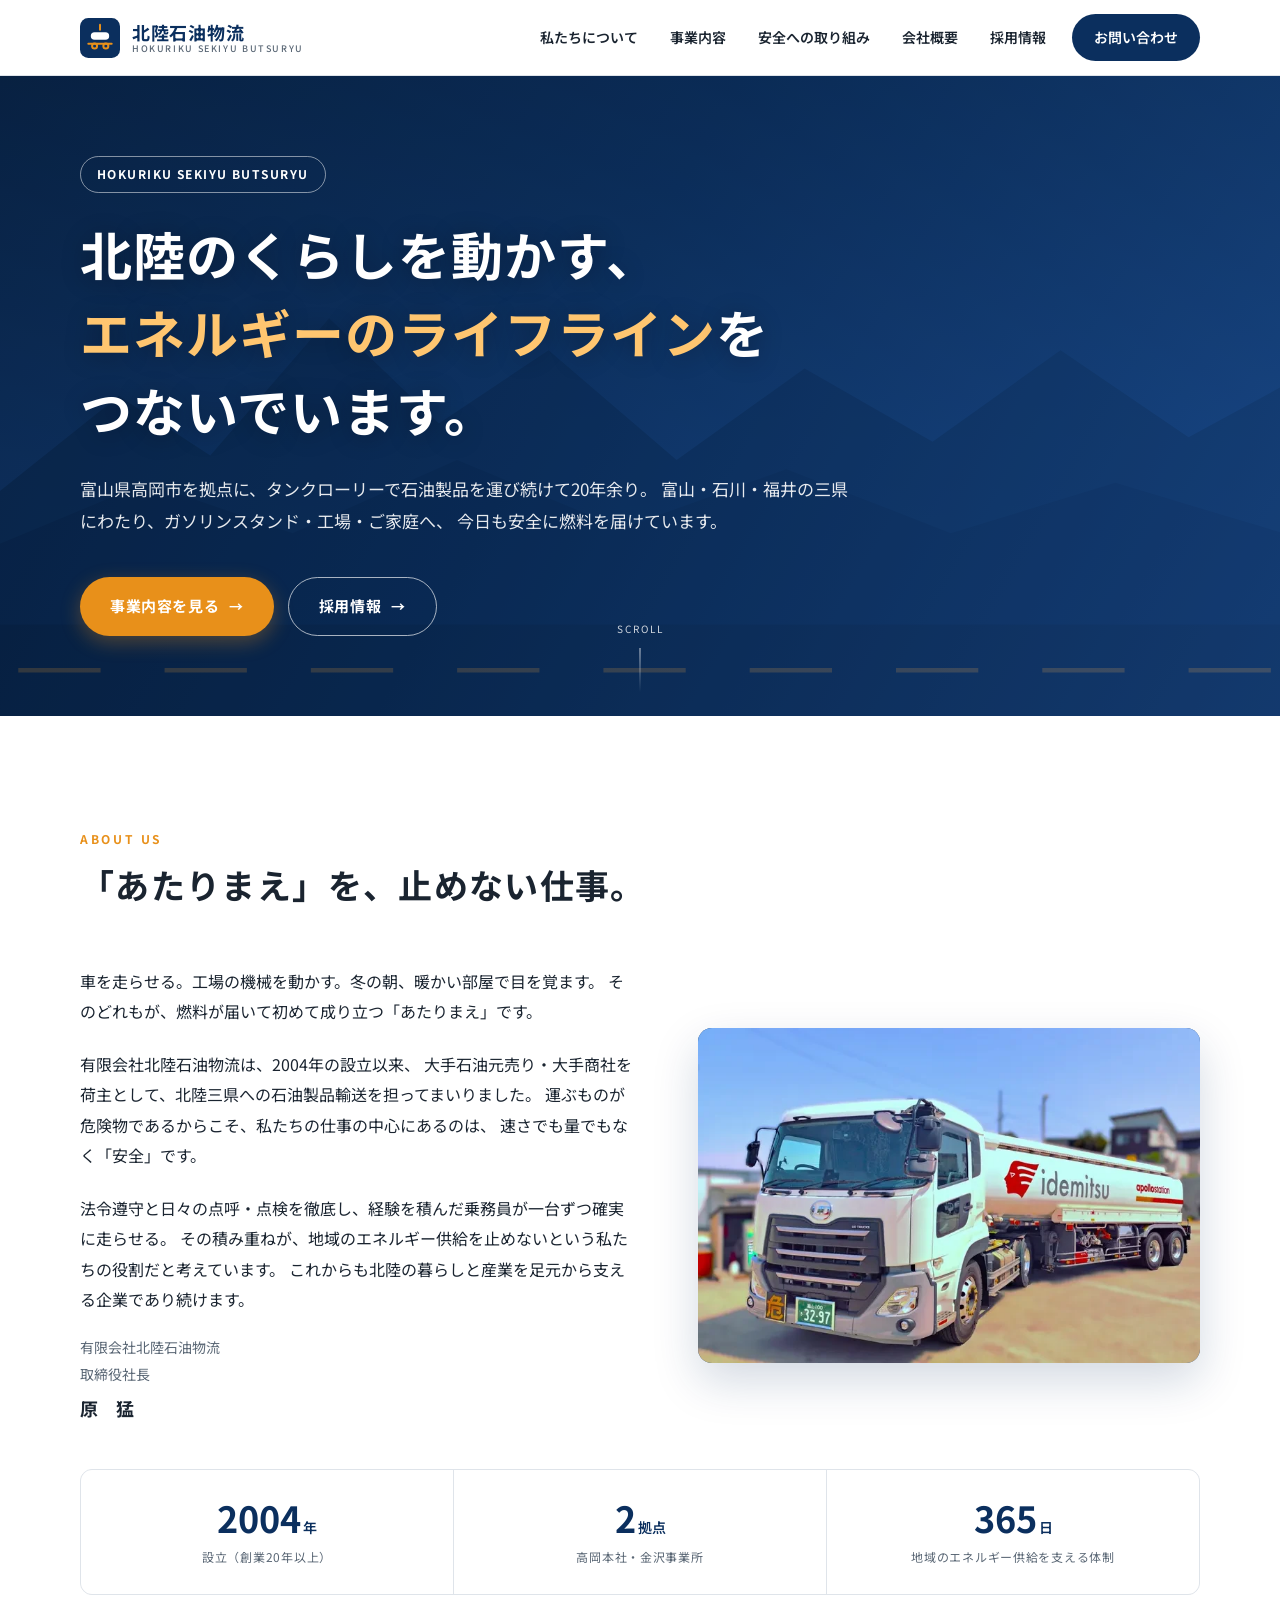
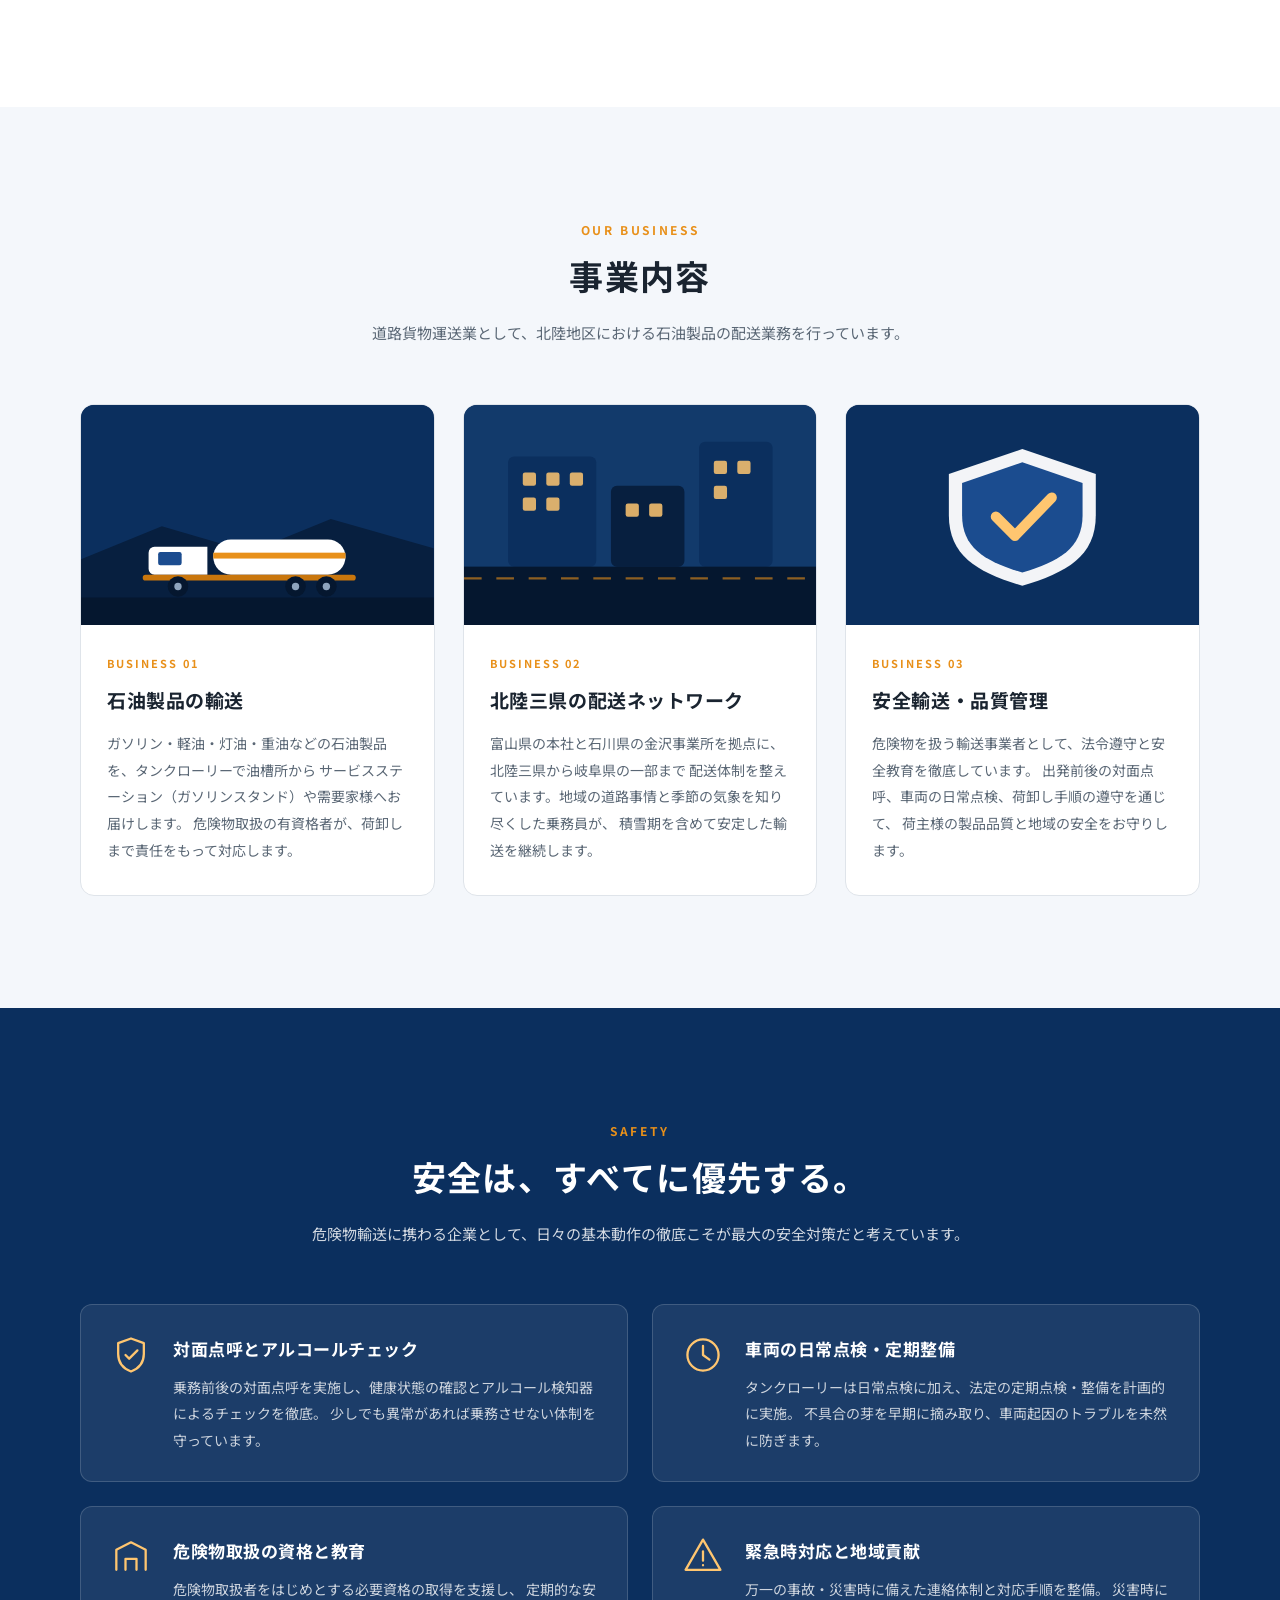
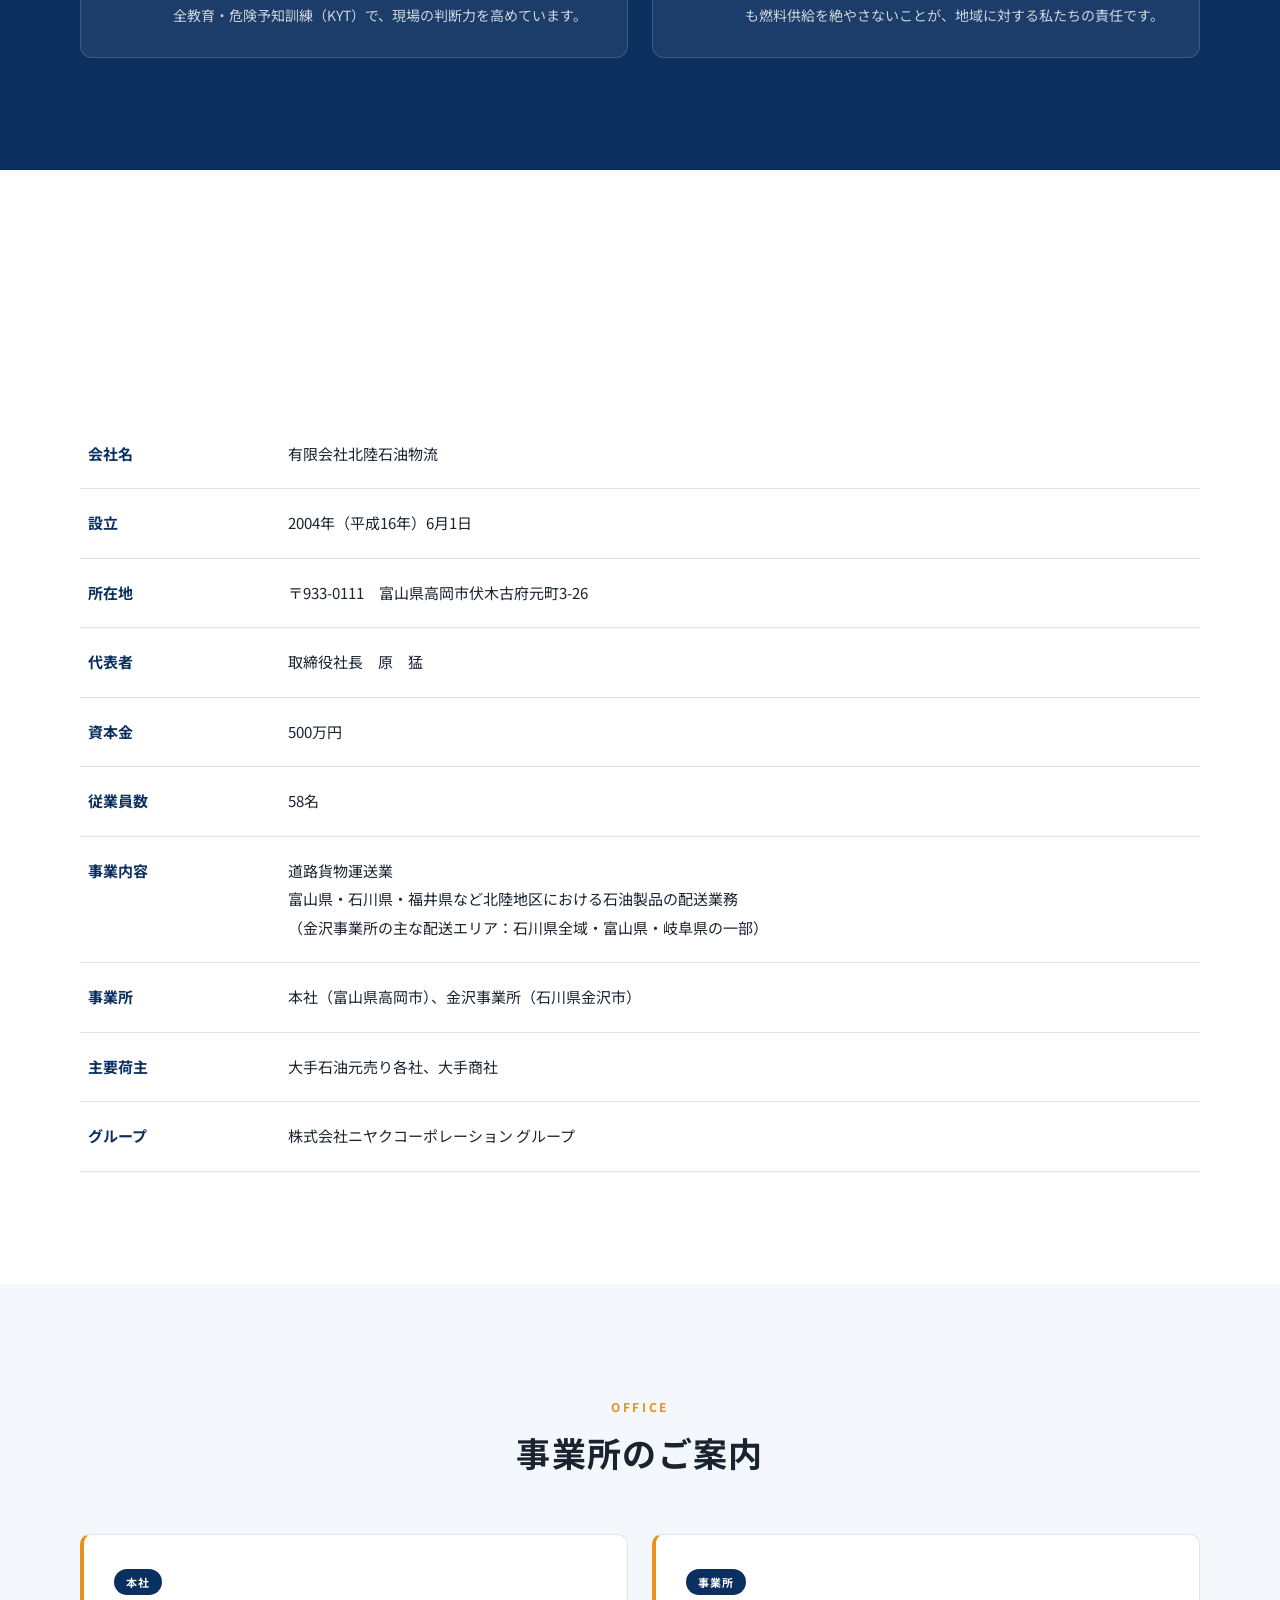
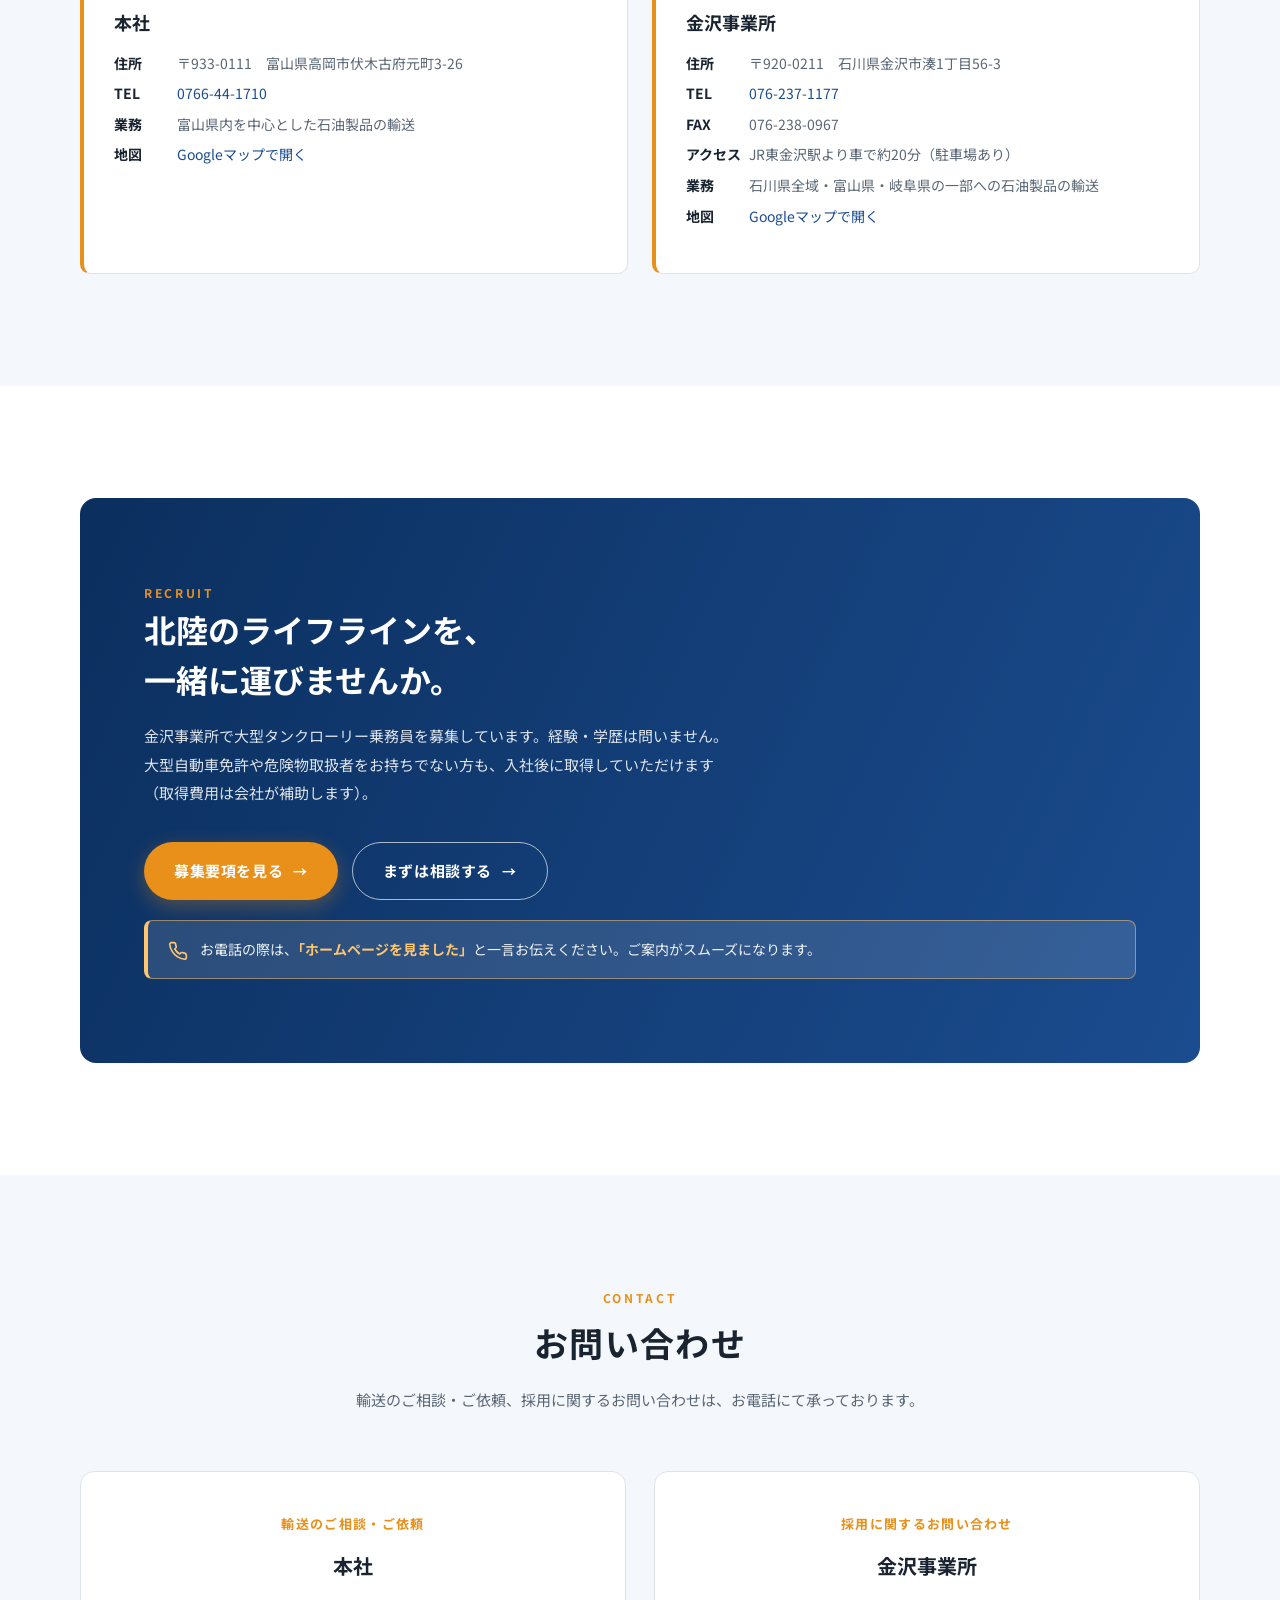
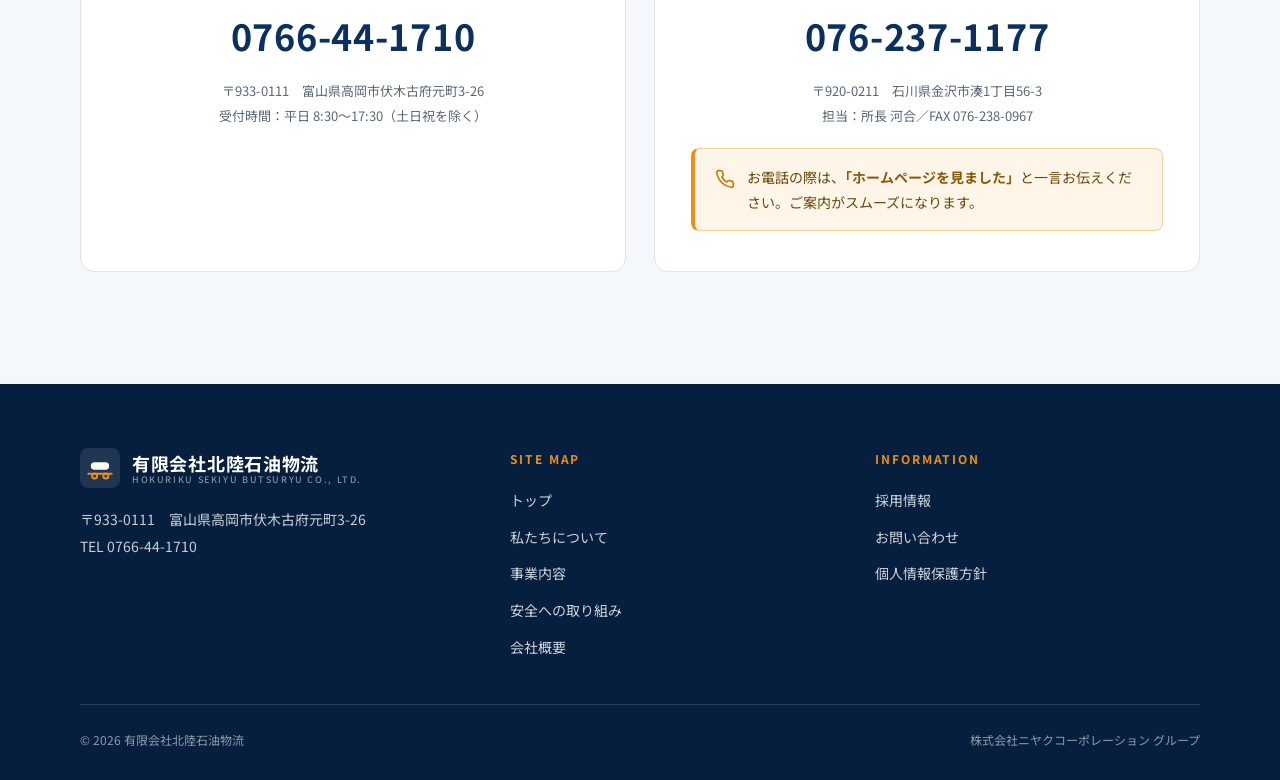
==== commit 85896d24: "タンクローリーの写真を「私たちについて」に追加 会社提供の車両写真を掲載。第三者サイトの透かしが入っていたため、 周囲の地面を複製して除去した。webp と jpg を用意し picture 要素で出" ====
--- a/index.html
+++ b/index.html
@@ -11,6 +11,7 @@
 <meta property="og:title" content="有限会社北陸石油物流｜北陸のエネルギーライフラインを支える石油輸送">
 <meta property="og:description" content="富山県高岡市を拠点に、タンクローリーで北陸三県の石油製品輸送を担っています。">
 <meta property="og:locale" content="ja_JP">
+<meta property="og:image" content="assets/tanker.jpg">
 <link rel="preconnect" href="https://fonts.googleapis.com">
 <link rel="preconnect" href="https://fonts.gstatic.com" crossorigin>
 <link href="https://fonts.googleapis.com/css2?family=Noto+Sans+JP:wght@400;500;700&display=swap" rel="stylesheet">
@@ -148,25 +149,11 @@
         </p>
       </div>
 
-      <!-- 【写真差し替え位置】本社外観・車両・乗務員の写真など -->
-      <figure class="about__figure reveal" aria-hidden="true">
-        <svg viewBox="0 0 640 480">
-          <rect width="640" height="480" fill="#0b2f5e"/>
-          <circle cx="520" cy="110" r="60" fill="#ffc670" opacity=".28"/>
-          <path d="M0 340 L120 270 L240 320 L380 240 L500 310 L640 250 L640 480 L0 480Z" fill="#071f3f"/>
-          <!-- タンクローリー -->
-          <g transform="translate(90 300)">
-            <rect x="150" y="10" width="230" height="62" rx="31" fill="#fff"/>
-            <rect x="150" y="34" width="230" height="10" fill="#e8901a"/>
-            <path d="M40 22h95v50H40a10 10 0 01-10-10V32a10 10 0 0110-10z" fill="#fff"/>
-            <rect x="46" y="30" width="42" height="24" rx="4" fill="#1b4c8f"/>
-            <rect x="20" y="72" width="380" height="10" rx="5" fill="#c9760c"/>
-            <circle cx="80" cy="92" r="18" fill="#05172f"/><circle cx="80" cy="92" r="7" fill="#8ea4bd"/>
-            <circle cx="290" cy="92" r="18" fill="#05172f"/><circle cx="290" cy="92" r="7" fill="#8ea4bd"/>
-            <circle cx="345" cy="92" r="18" fill="#05172f"/><circle cx="345" cy="92" r="7" fill="#8ea4bd"/>
-          </g>
-          <rect y="430" width="640" height="50" fill="#05172f"/>
-        </svg>
+      <figure class="about__figure reveal">
+        <picture>
+          <source srcset="assets/tanker.webp" type="image/webp">
+          <img src="assets/tanker.jpg" alt="石油製品を運ぶ当社のタンクローリー" width="720" height="480" loading="lazy" decoding="async">
+        </picture>
       </figure>
     </div>
 
--- a/assets/style.css
+++ b/assets/style.css
@@ -193,12 +193,14 @@
 .about__body p + p { margin-top: 1.4em; }
 .about__sign { margin-top: 28px; font-size: 14px; color: var(--ink-mute); }
 .about__sign strong { display: block; margin-top: 4px; font-size: 18px; color: var(--ink); }
-/* 写真差し替え位置：.about__figure に代表者写真または車両写真 */
+/* 写真枠：写真がないときは紺のグラデーションが見える */
 .about__figure {
-  border-radius: 14px; overflow: hidden;
+  margin: 0; border-radius: 14px; overflow: hidden;
   background: linear-gradient(140deg, var(--navy) 0%, var(--navy-light) 100%);
   box-shadow: 0 18px 46px rgba(11, 47, 94, .18);
 }
+.about__figure img,
+.about__figure svg { width: 100%; height: auto; display: block; }
 
 .stats { margin-top: 44px; display: grid; grid-template-columns: repeat(3, 1fr); gap: 1px; background: var(--line); border: 1px solid var(--line); border-radius: 12px; overflow: hidden; }
 .stats__item { background: #fff; padding: 26px 18px; text-align: center; }
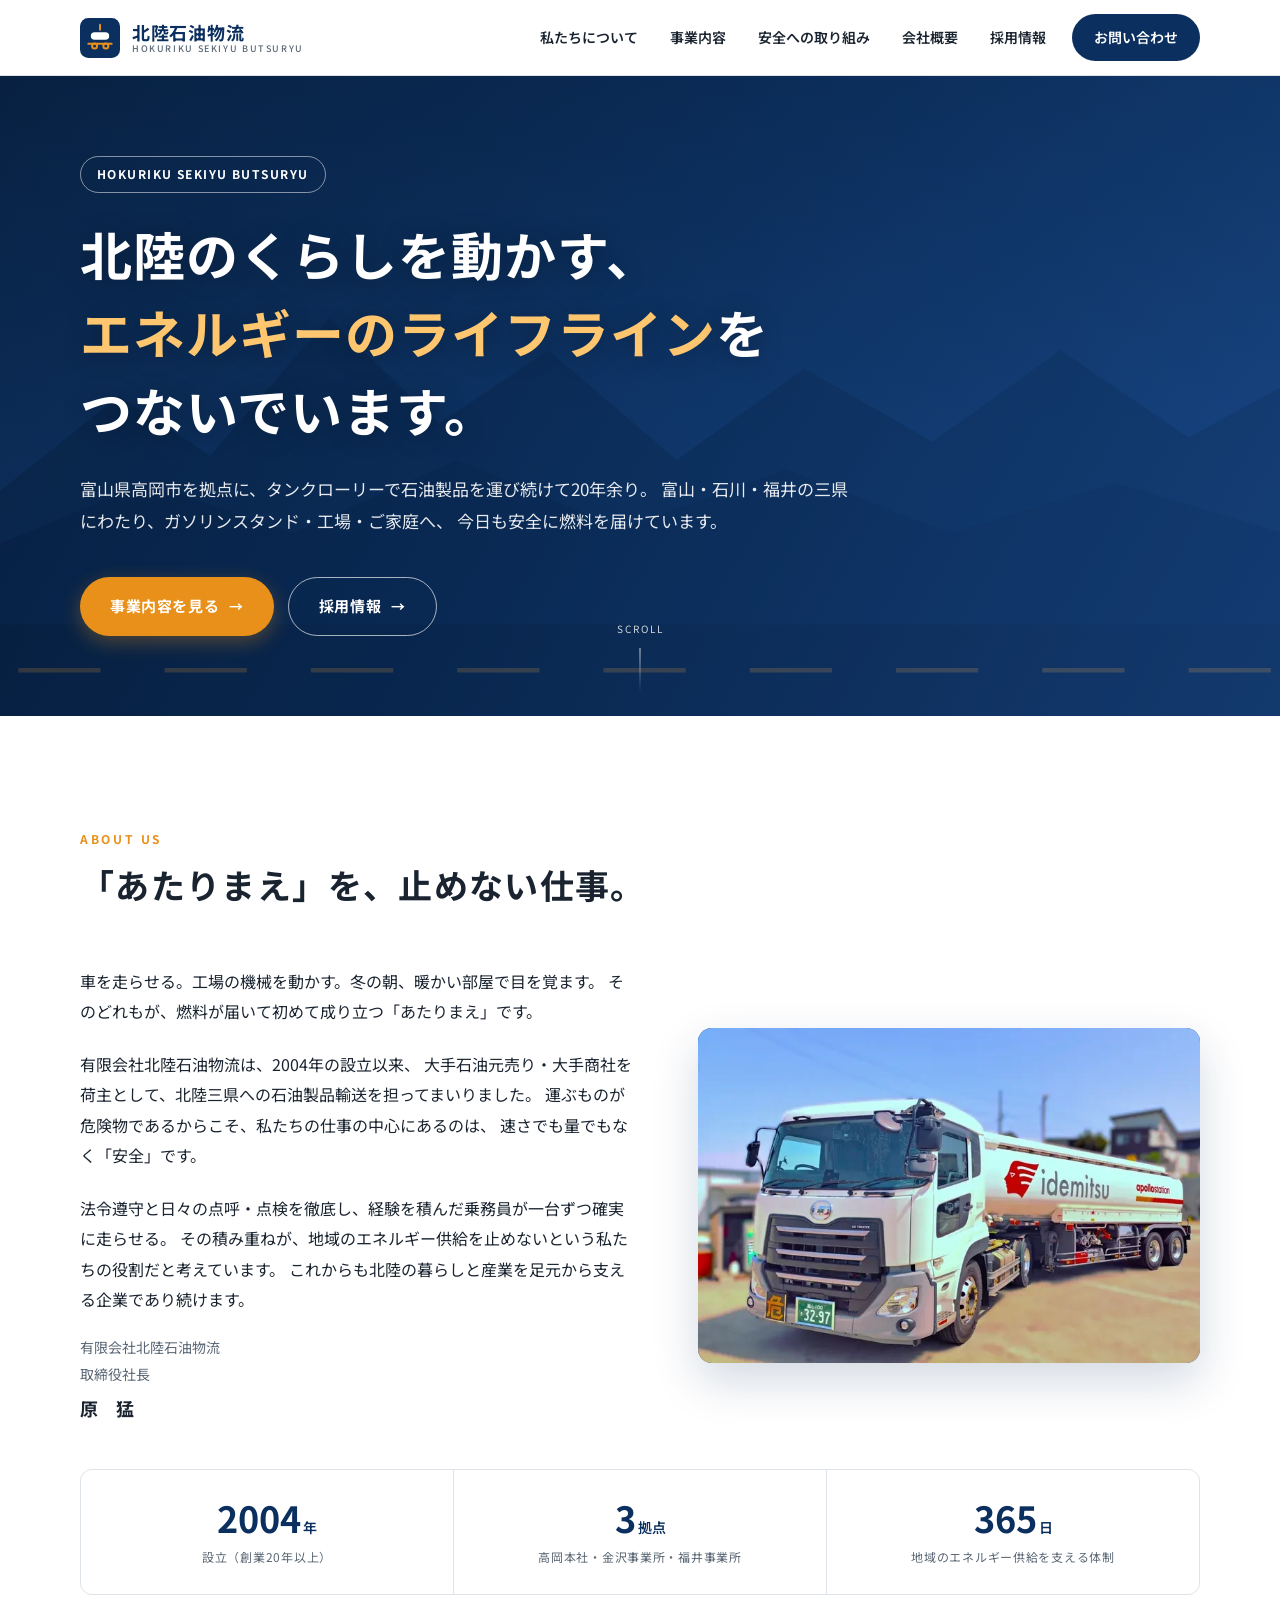
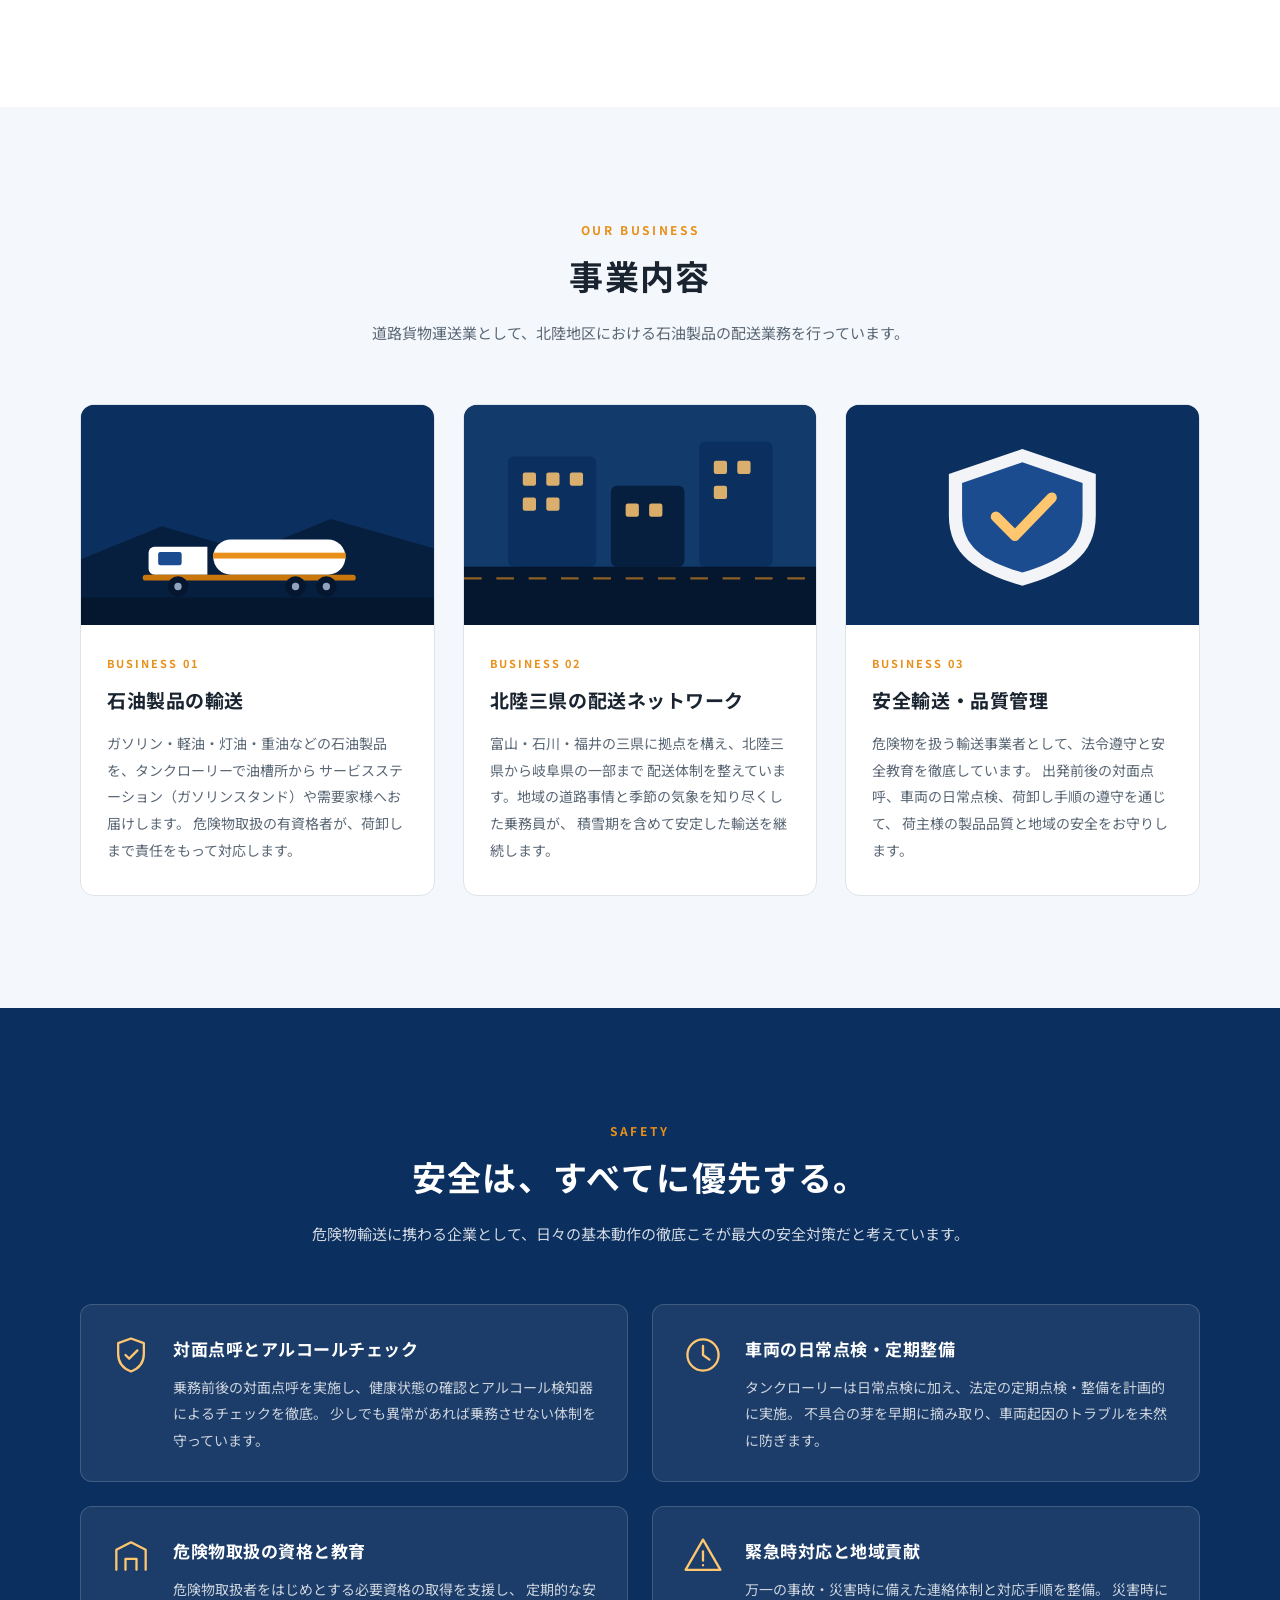
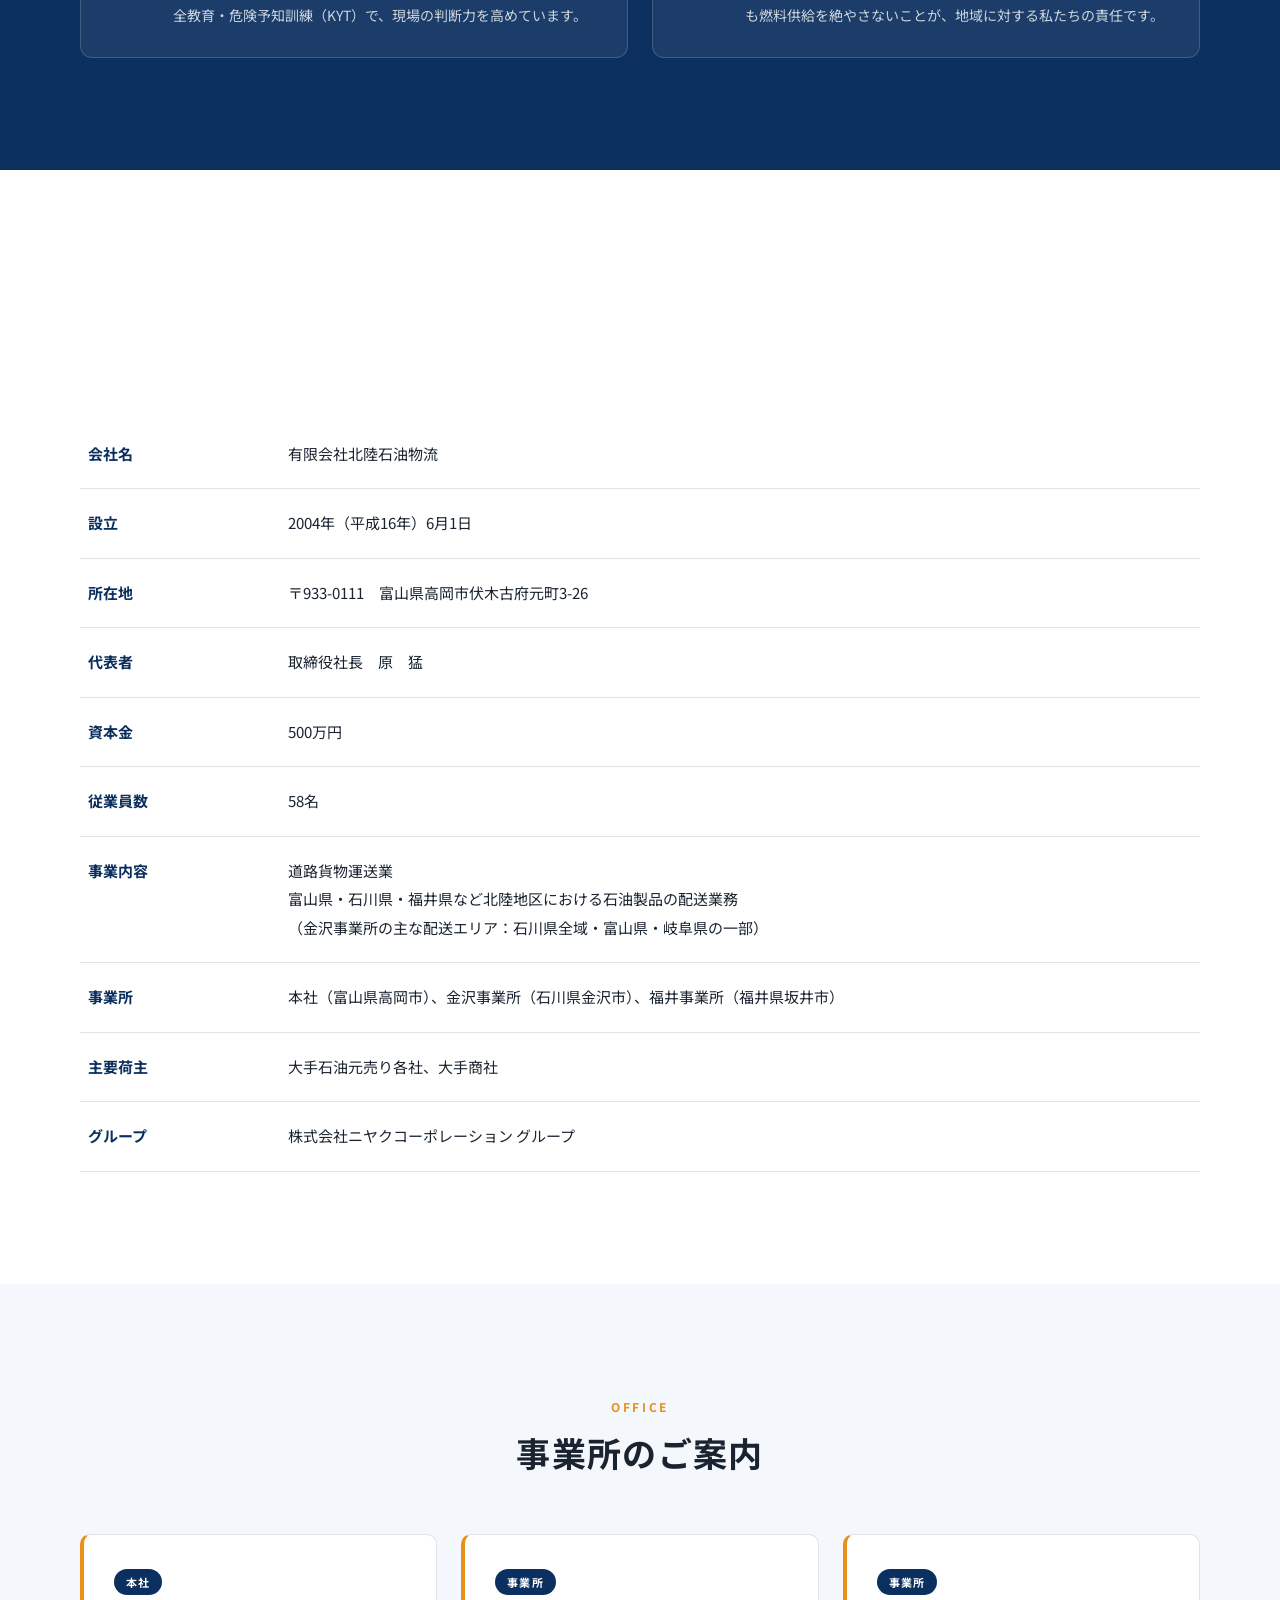
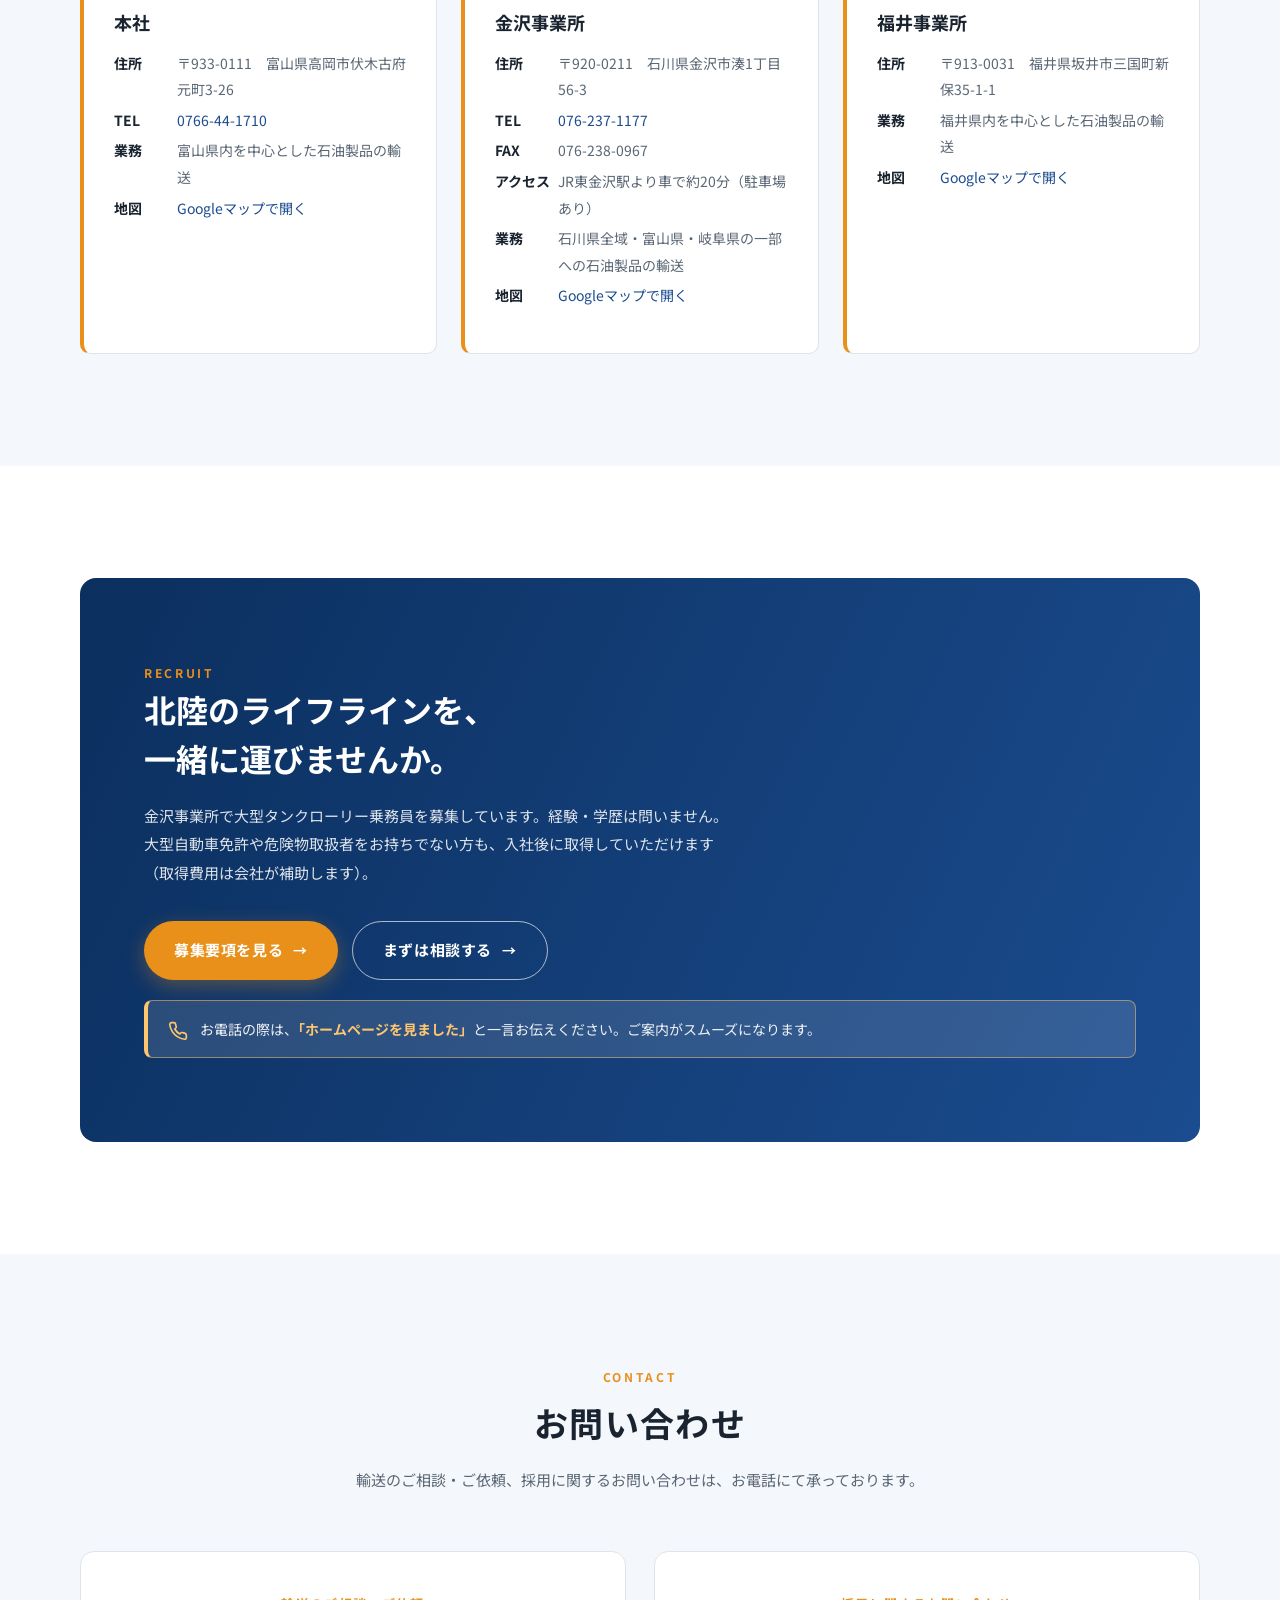
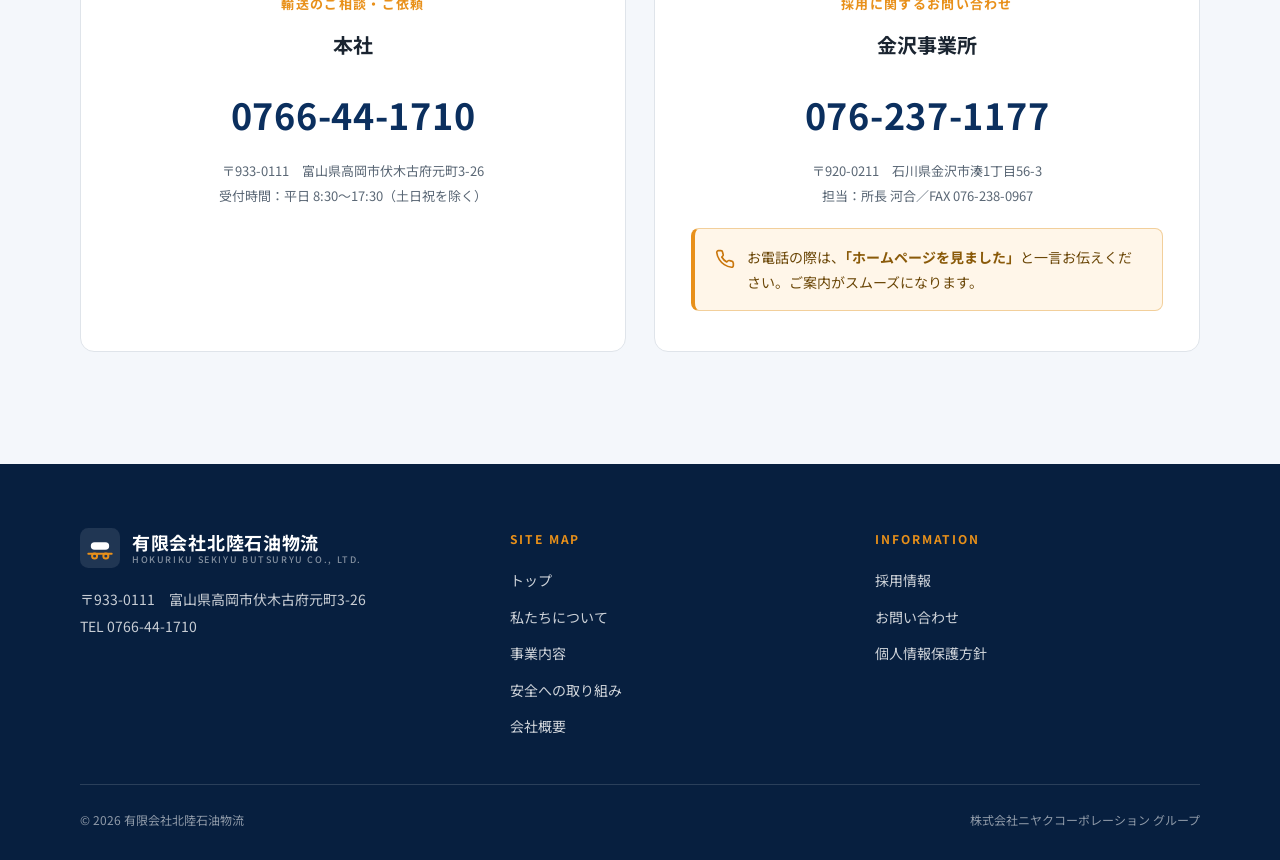
==== commit 9108ee9c: "福井事業所を追加 事業所一覧を3拠点（高岡本社・金沢事業所・福井事業所）に更新。 会社概要の事業所欄、数字ブロック、配送ネットワークの説明も合わせて修正。 事業所カードは3列に対応させた。  Co-A" ====
--- a/index.html
+++ b/index.html
@@ -3,6 +3,7 @@
 <head>
 <meta charset="UTF-8">
 <meta name="viewport" content="width=device-width, initial-scale=1">
+<meta name="robots" content="noindex, nofollow">
 <title>有限会社北陸石油物流｜北陸のエネルギーライフラインを支える石油輸送</title>
 <meta name="description" content="有限会社北陸石油物流は富山県高岡市に本社を置く道路貨物運送会社です。タンクローリーによる石油製品の輸送を通じて、富山・石川・福井の北陸三県のエネルギーライフラインを支えています。">
 <meta name="keywords" content="北陸石油物流,タンクローリー,石油輸送,高岡市,富山県,運送会社,ニヤクコーポレーション,ドライバー求人">
@@ -164,8 +165,8 @@
         <p class="stats__label">設立（創業20年以上）</p>
       </div>
       <div class="stats__item">
-        <p class="stats__num">2<small>拠点</small></p>
-        <p class="stats__label">高岡本社・金沢事業所</p>
+        <p class="stats__num">3<small>拠点</small></p>
+        <p class="stats__label">高岡本社・金沢事業所・福井事業所</p>
       </div>
       <div class="stats__item">
         <p class="stats__num">365<small>日</small></p>
@@ -238,7 +239,7 @@
           <p class="card__no">BUSINESS 02</p>
           <h3 class="card__title">北陸三県の配送ネットワーク</h3>
           <p class="card__text">
-            富山県の本社と石川県の金沢事業所を拠点に、北陸三県から岐阜県の一部まで
+            富山・石川・福井の三県に拠点を構え、北陸三県から岐阜県の一部まで
             配送体制を整えています。地域の道路事情と季節の気象を知り尽くした乗務員が、
             積雪期を含めて安定した輸送を継続します。
           </p>
@@ -357,7 +358,7 @@
             富山県・石川県・福井県など北陸地区における石油製品の配送業務<br>
             （金沢事業所の主な配送エリア：石川県全域・富山県・岐阜県の一部）
           </td></tr>
-          <tr><th>事業所</th><td>本社（富山県高岡市）、金沢事業所（石川県金沢市）</td></tr>
+          <tr><th>事業所</th><td>本社（富山県高岡市）、金沢事業所（石川県金沢市）、福井事業所（福井県坂井市）</td></tr>
           <tr><th>主要荷主</th><td>大手石油元売り各社、大手商社</td></tr>
           <tr><th>グループ</th><td>株式会社ニヤクコーポレーション グループ</td></tr>
         </tbody>
@@ -396,6 +397,16 @@
           <dt>アクセス</dt><dd>JR東金沢駅より車で約20分（駐車場あり）</dd>
           <dt>業務</dt><dd>石川県全域・富山県・岐阜県の一部への石油製品の輸送</dd>
           <dt>地図</dt><dd><a href="https://www.google.com/maps/search/?api=1&amp;query=%E7%9F%B3%E5%B7%9D%E7%9C%8C%E9%87%91%E6%B2%A2%E5%B8%82%E6%B9%8A1%E4%B8%81%E7%9B%AE56-3" target="_blank" rel="noopener">Googleマップで開く</a></dd>
+        </dl>
+      </div>
+
+      <div class="office reveal">
+        <span class="office__badge">事業所</span>
+        <h3 class="office__name">福井事業所</h3>
+        <dl class="office__meta">
+          <dt>住所</dt><dd>〒913-0031　福井県坂井市三国町新保35-1-1</dd>
+          <dt>業務</dt><dd>福井県内を中心とした石油製品の輸送</dd>
+          <dt>地図</dt><dd><a href="https://www.google.com/maps/search/?api=1&amp;query=%E7%A6%8F%E4%BA%95%E7%9C%8C%E5%9D%82%E4%BA%95%E5%B8%82%E4%B8%89%E5%9B%BD%E7%94%BA%E6%96%B0%E4%BF%9D35-1-1" target="_blank" rel="noopener">Googleマップで開く</a></dd>
         </dl>
       </div>
     </div>
--- a/assets/style.css
+++ b/assets/style.css
@@ -242,7 +242,7 @@
 .table td { color: var(--ink); }
 
 /* ---------- 事業所 ---------- */
-.offices { display: grid; grid-template-columns: repeat(2, 1fr); gap: 24px; }
+.offices { display: grid; grid-template-columns: repeat(auto-fit, minmax(300px, 1fr)); gap: 24px; }
 .office {
   padding: 30px; background: #fff;
   border: 1px solid var(--line); border-left: 4px solid var(--amber); border-radius: 10px;
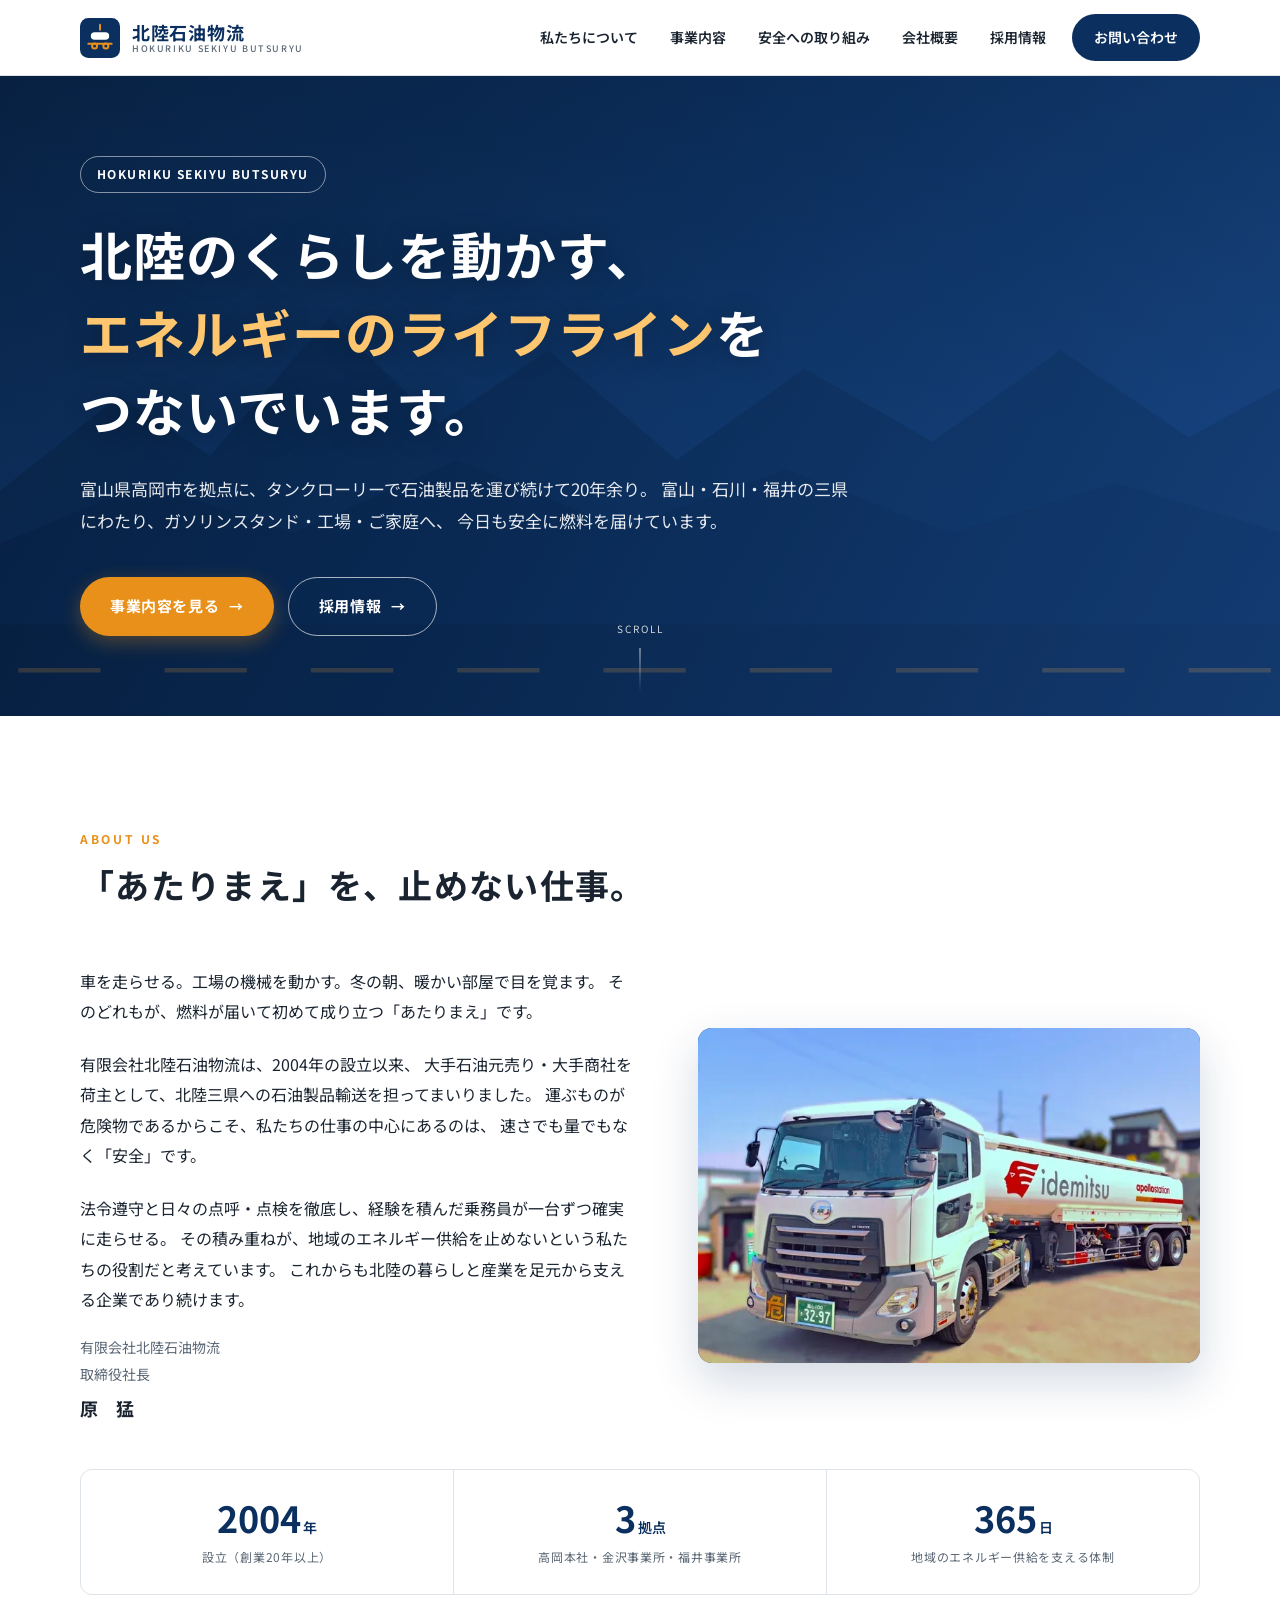
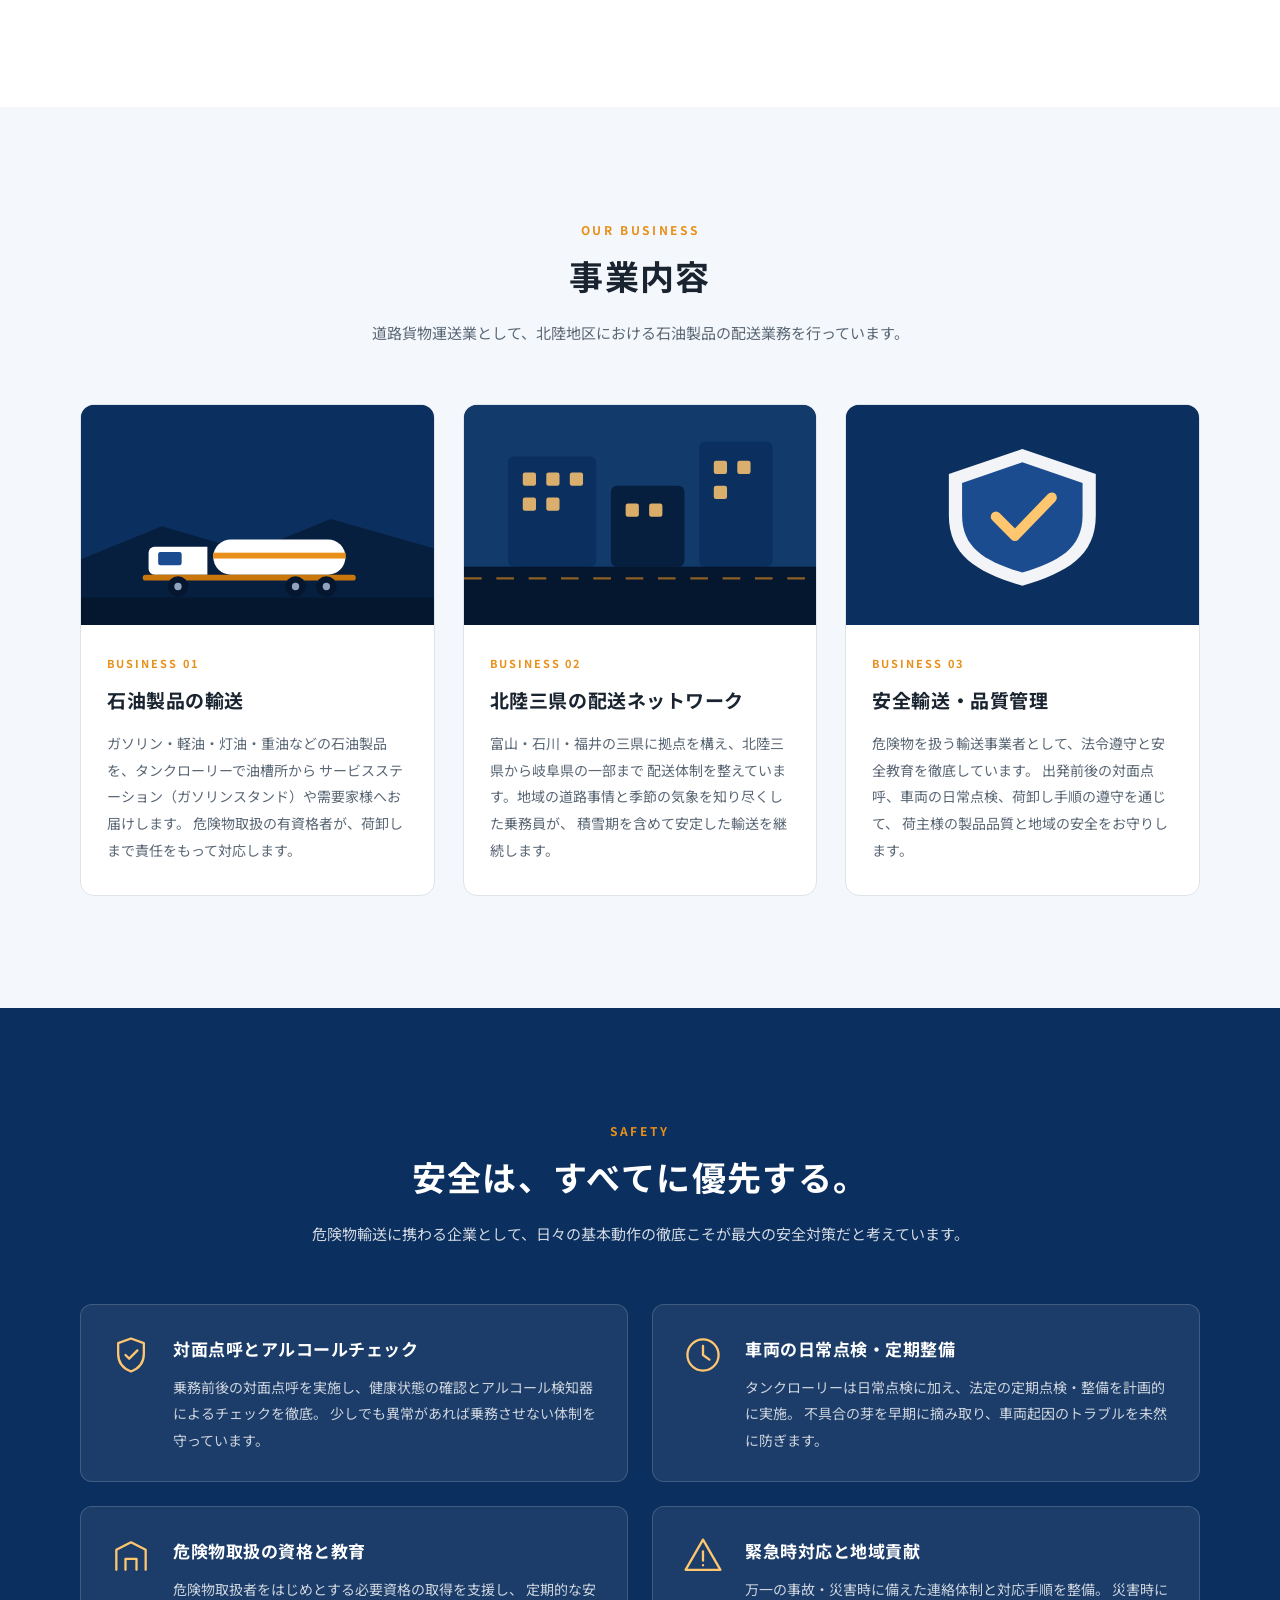
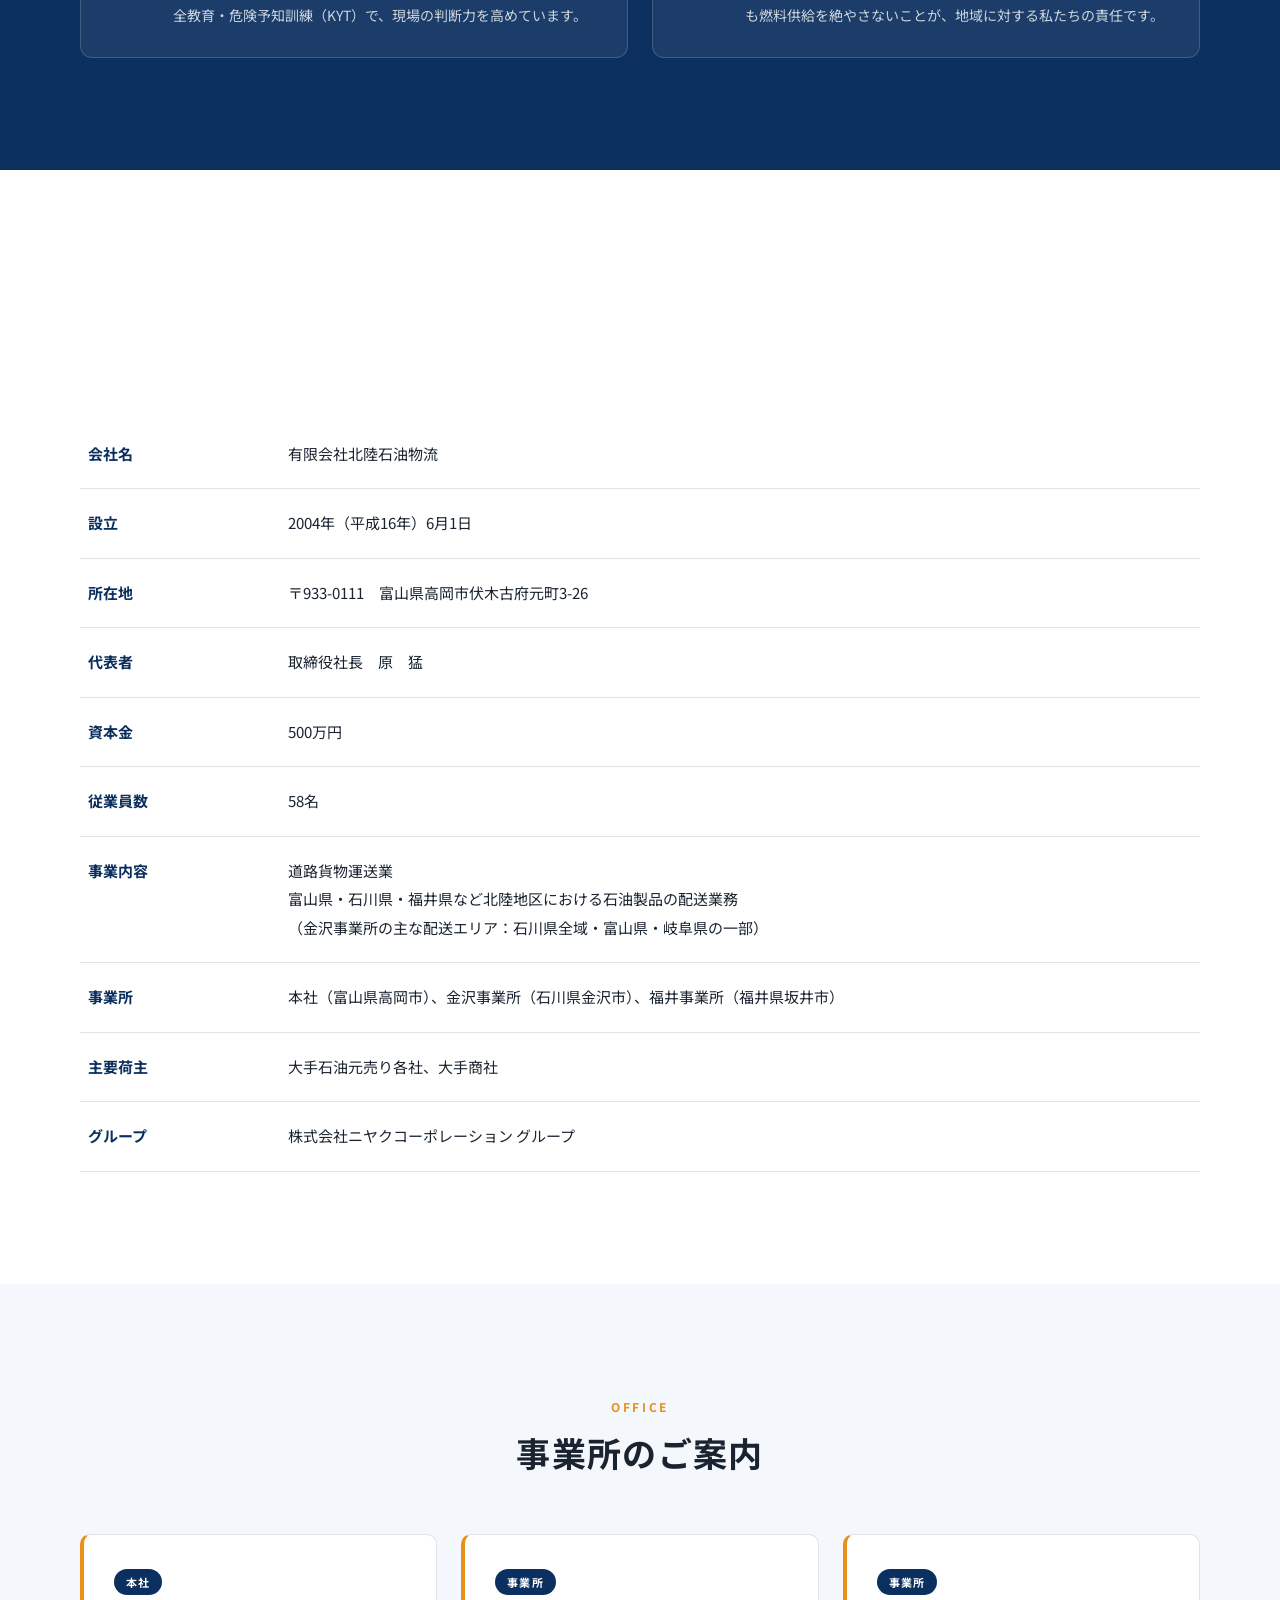
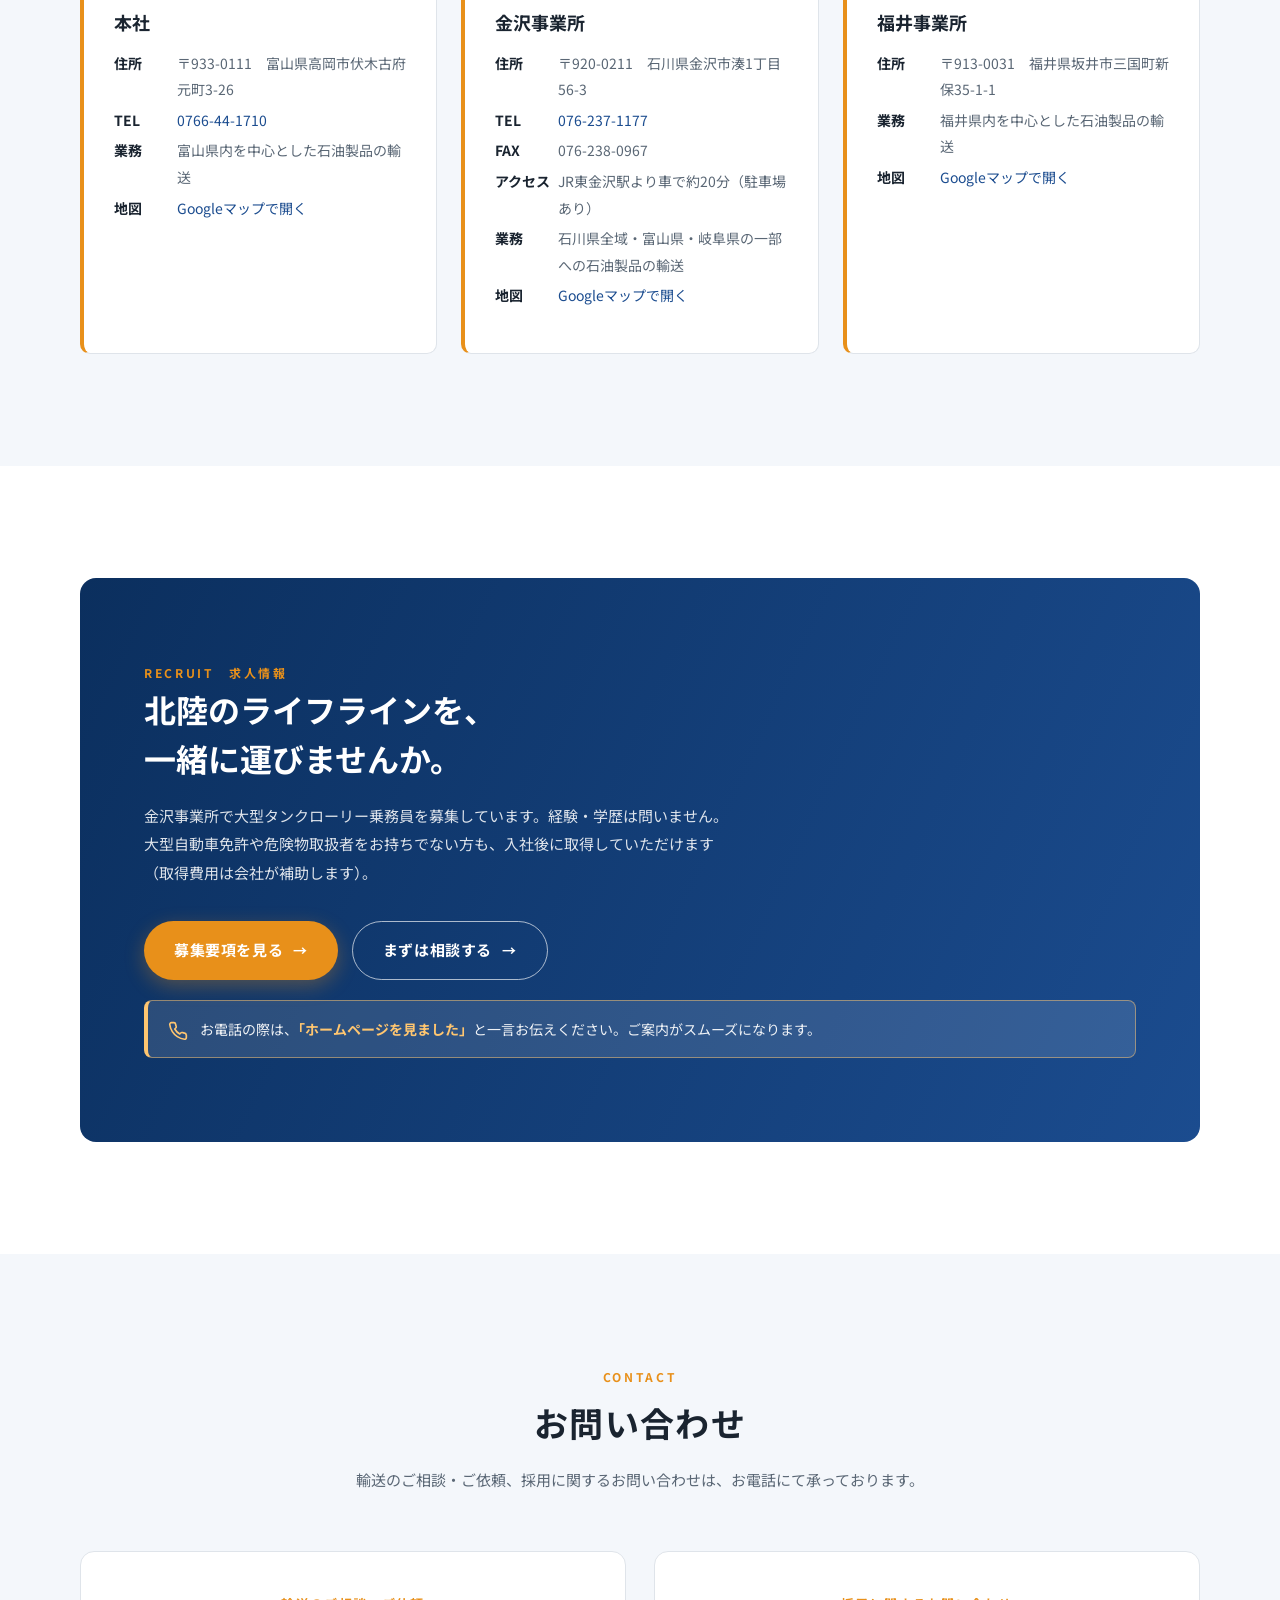
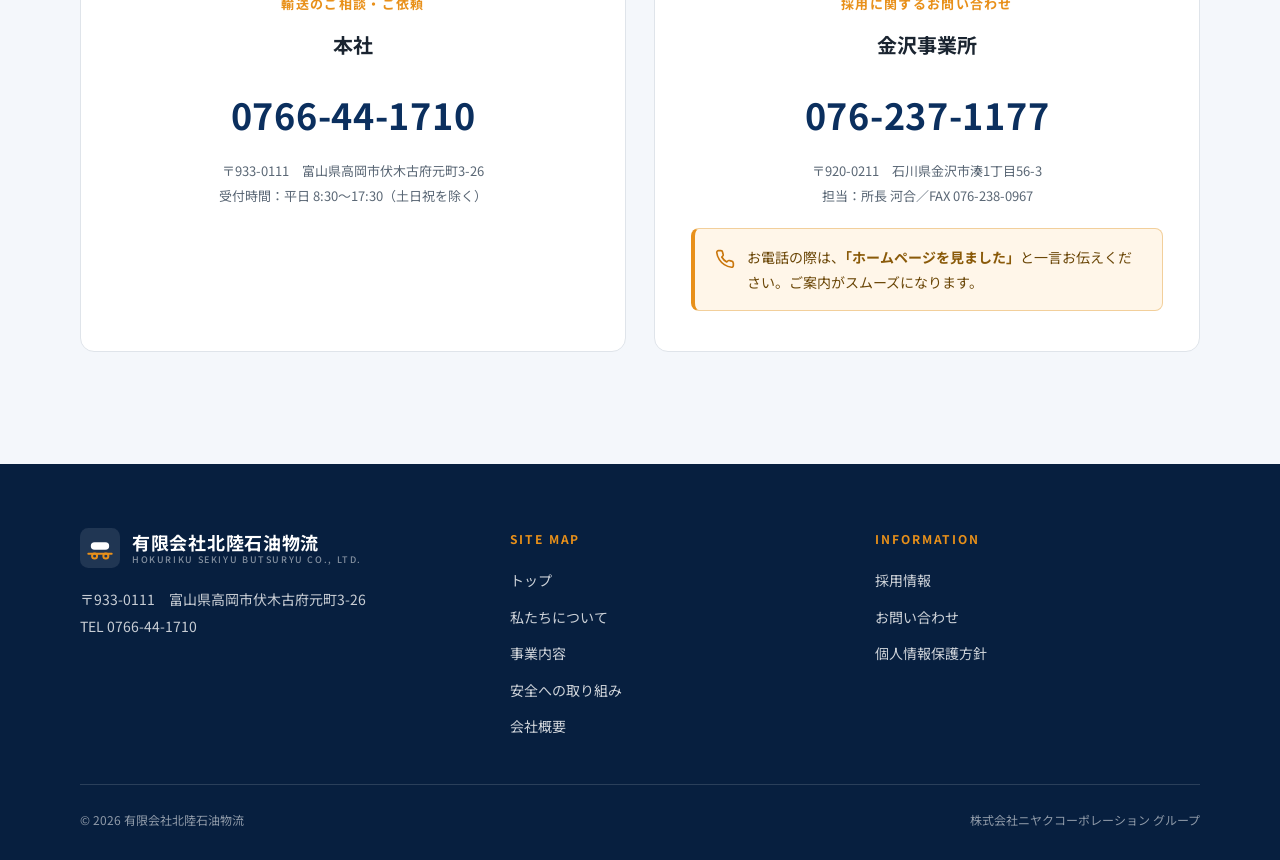
==== commit bc5e03f6: "採用セクションの見出しラベルに日本語を併記 見出しがキャッチコピーのため、RECRUIT の英語表記だけでは 求人の案内だと一目で分からなかった。「RECRUIT　求人情報」に変更。  Co-Auth" ====
--- a/index.html
+++ b/index.html
@@ -417,7 +417,7 @@
 <section class="section" id="recruit">
   <div class="wrap">
     <div class="recruit-cta reveal">
-      <span class="section__en">RECRUIT</span>
+      <span class="section__en">RECRUIT　求人情報</span>
       <h2 class="recruit-cta__title">
         北陸のライフラインを、<br>一緒に運びませんか。
       </h2>
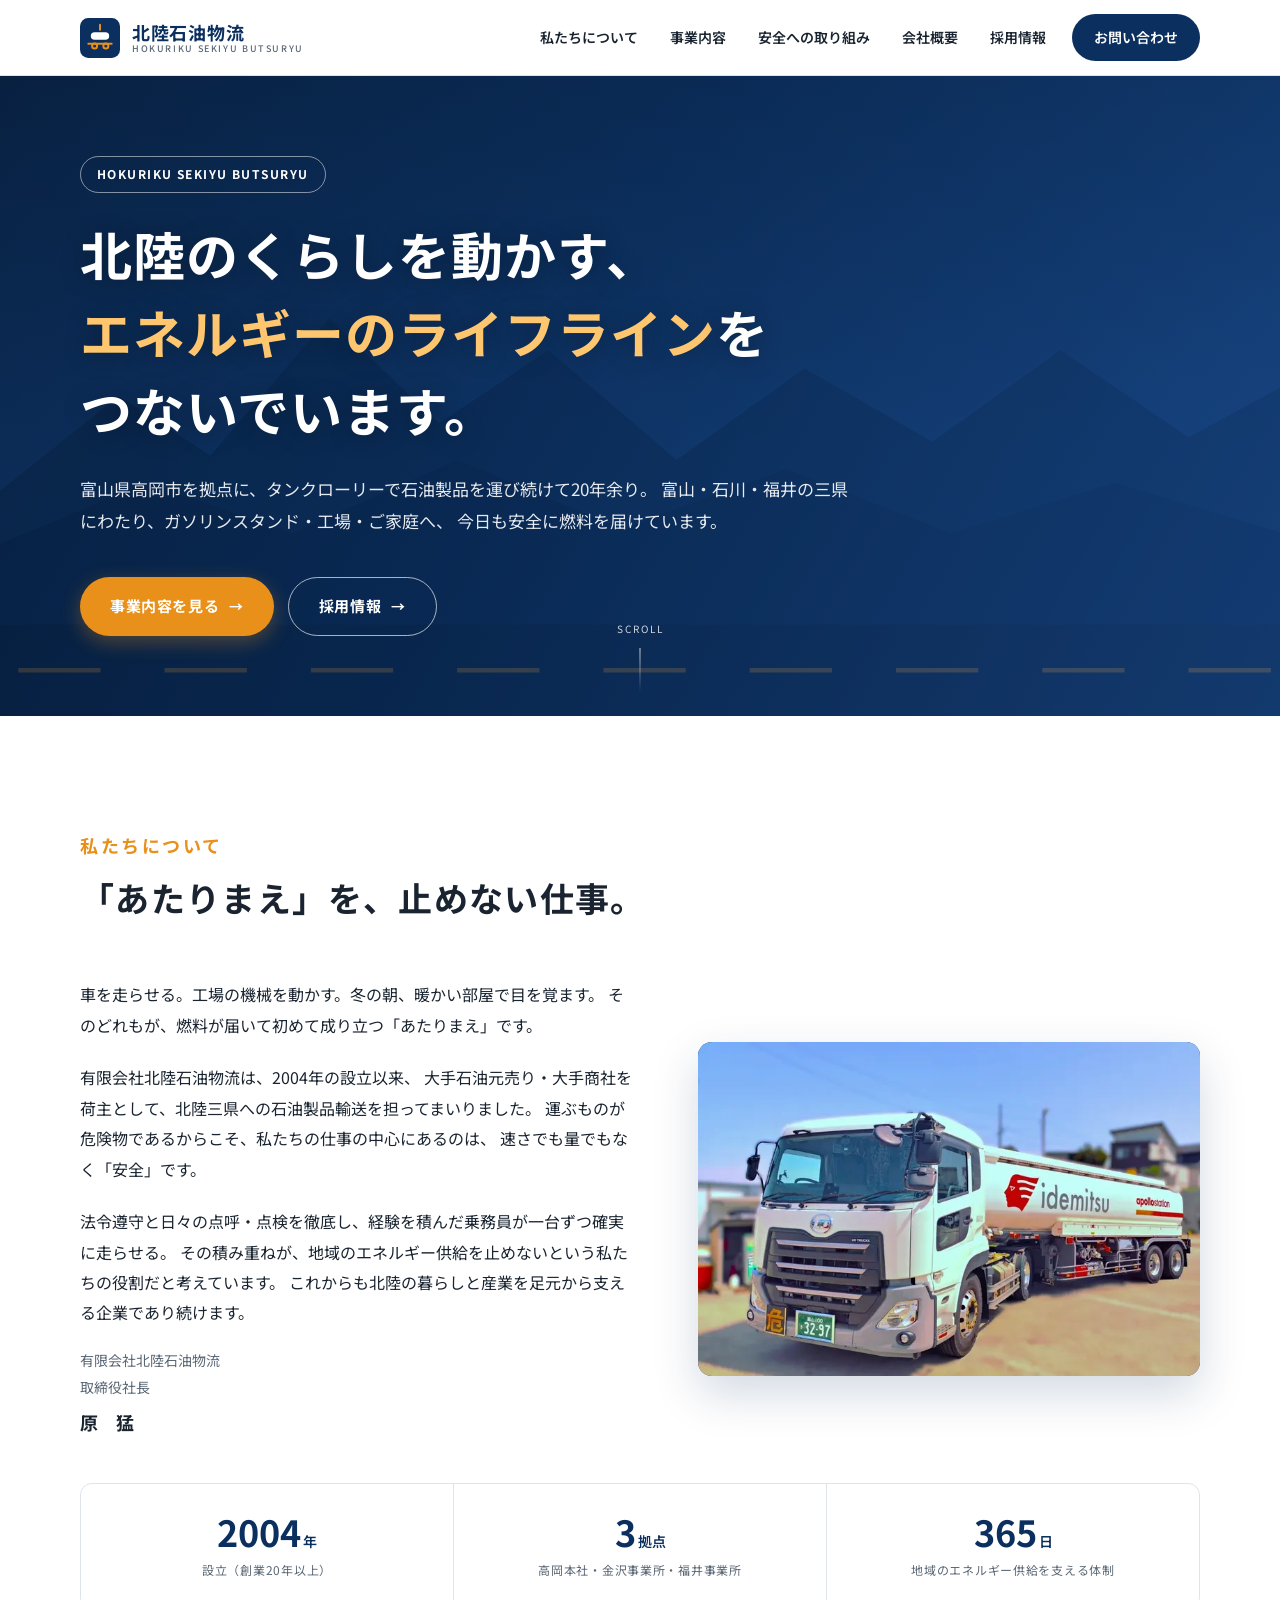
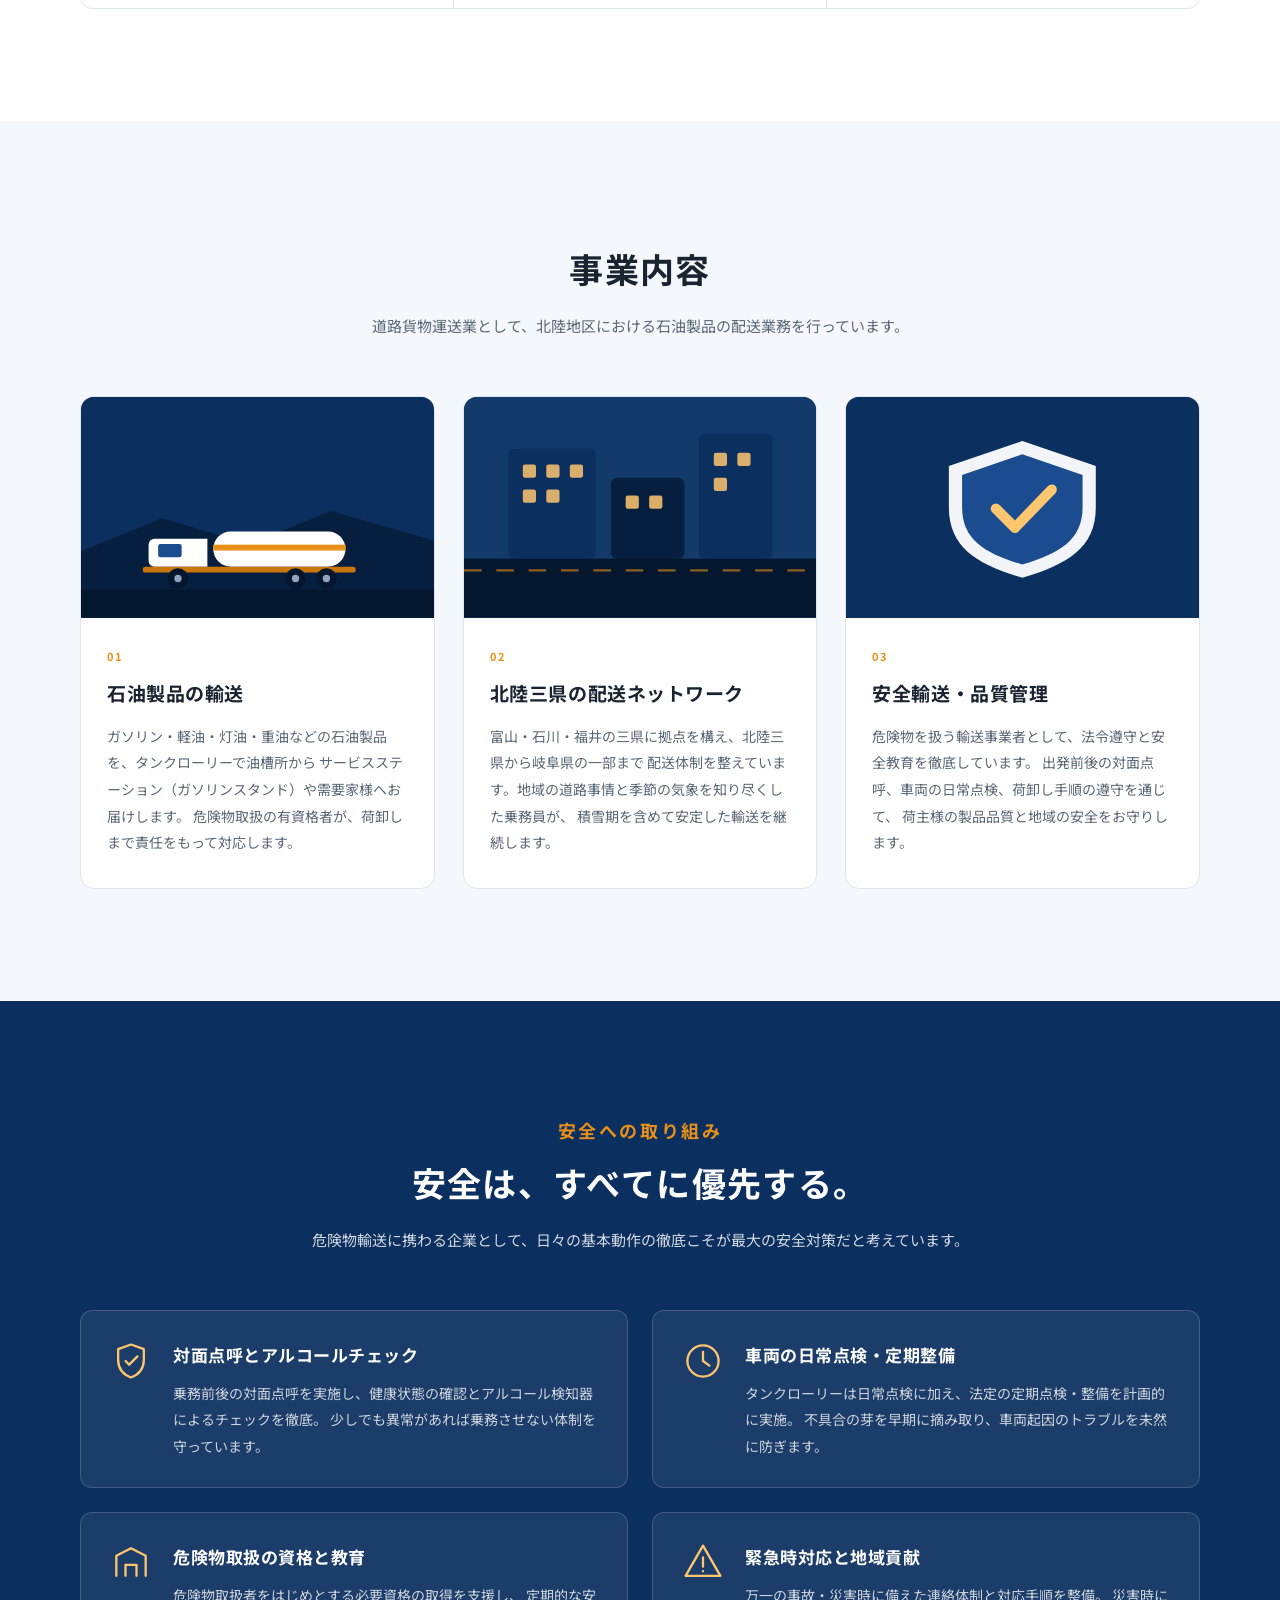
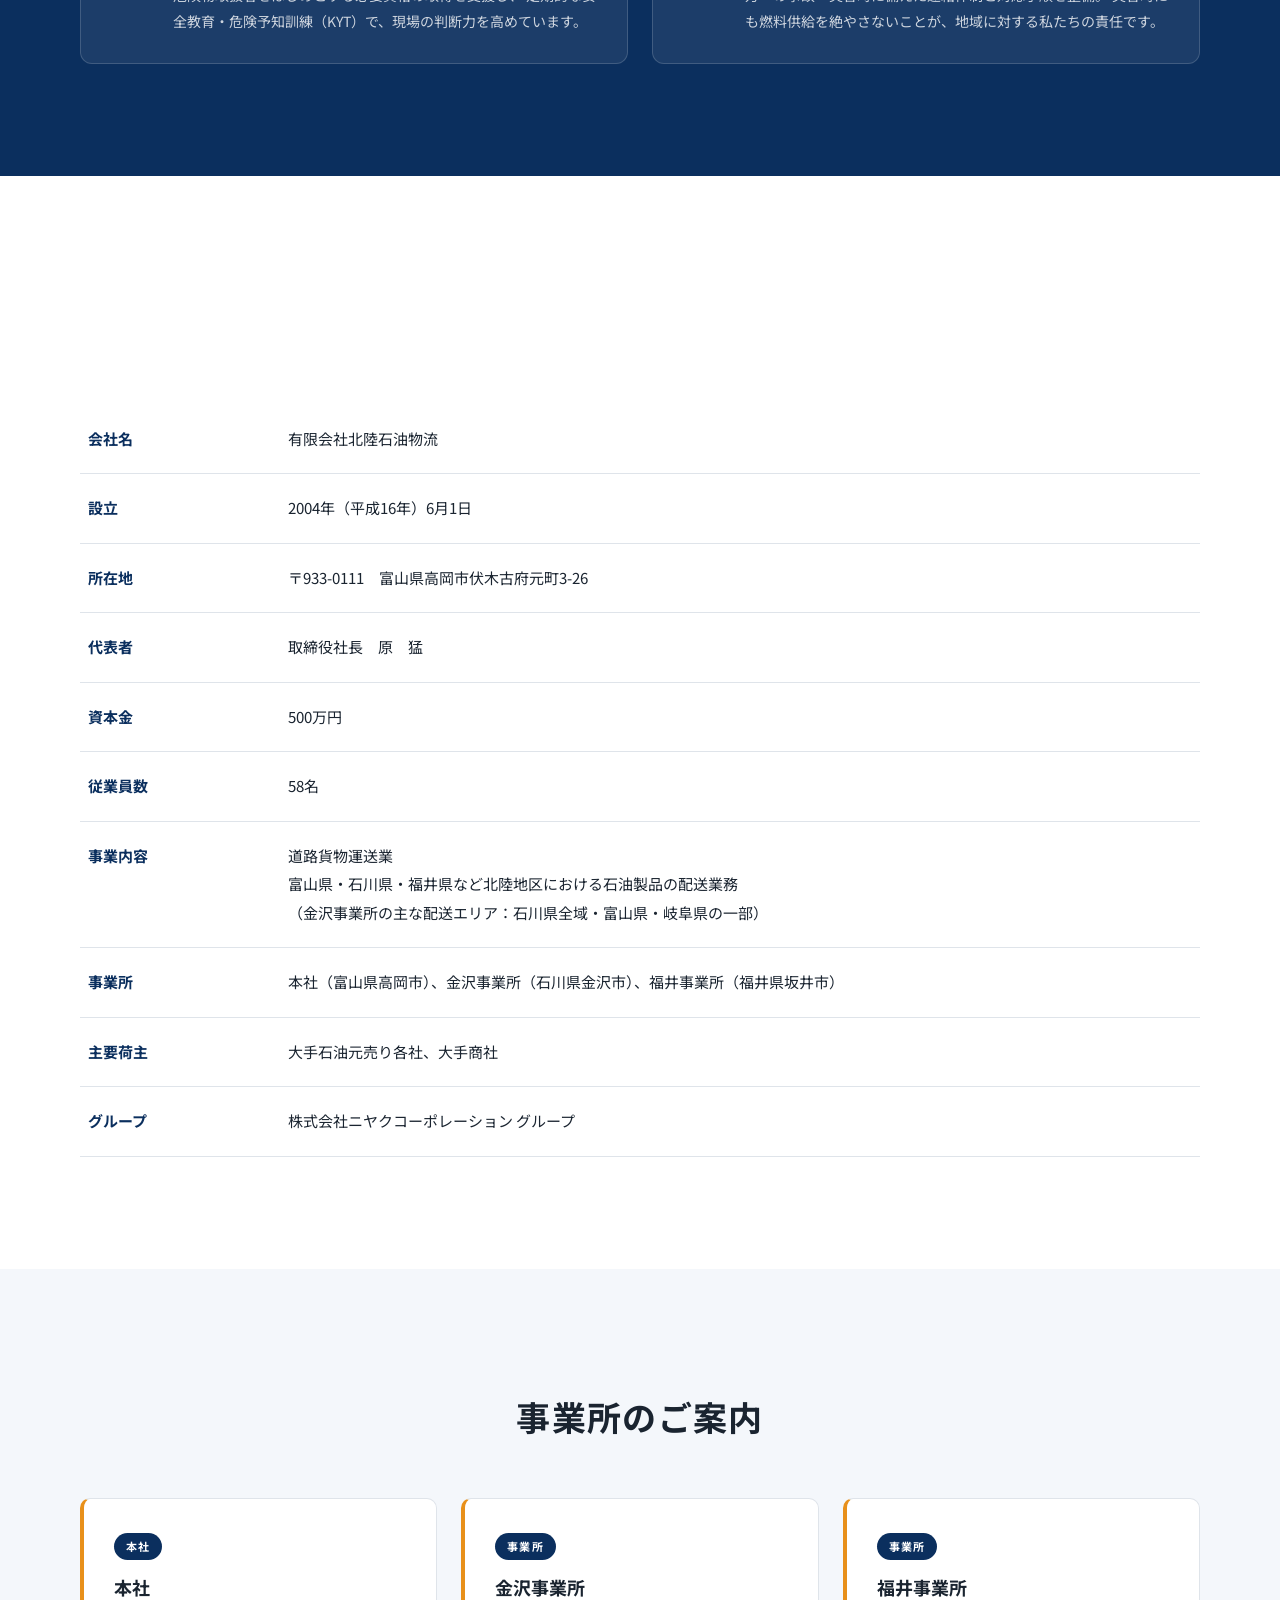
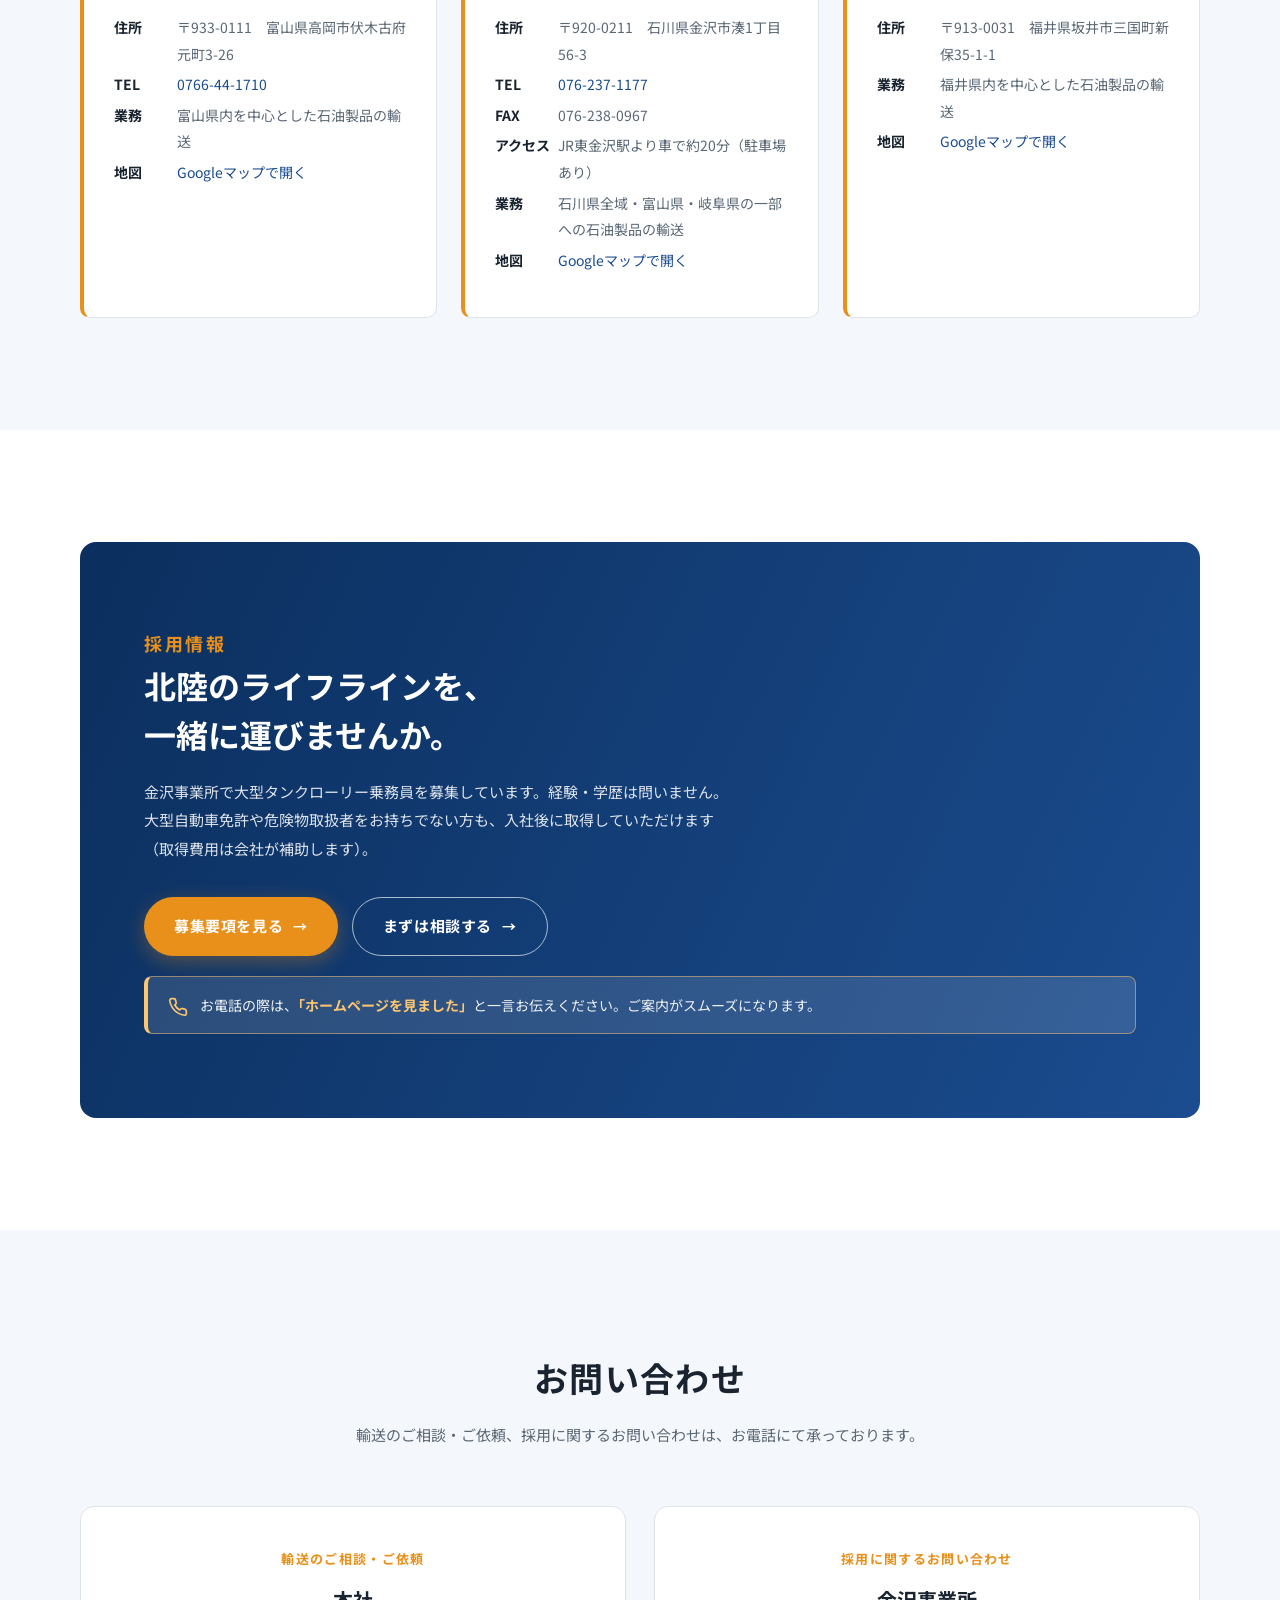
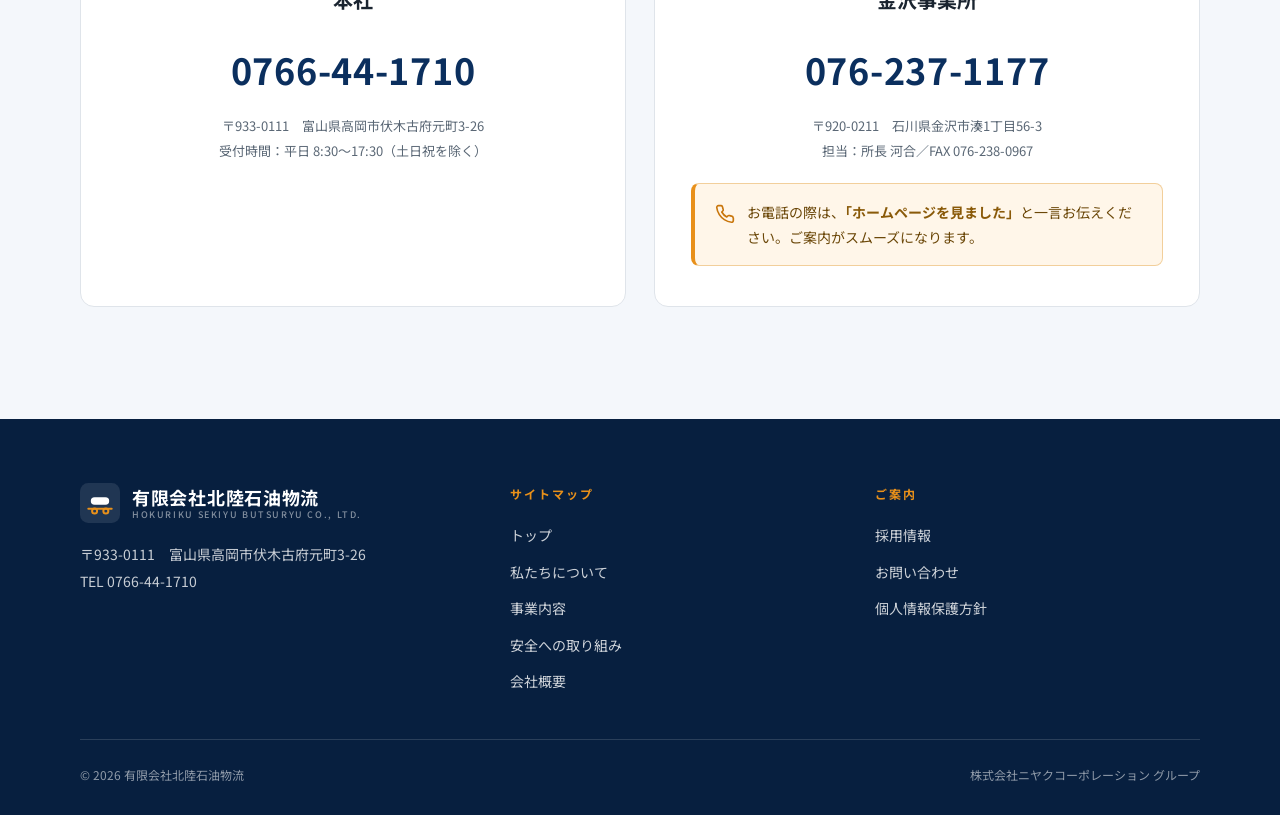
==== commit efcc1845: "セクションのラベルを日本語に統一 英語のラベルを廃止。見出しがキャッチコピーで情報が増える3か所は 日本語ラベルを残し、見出しと同じ語になる箇所はラベル自体を削除した。 日本語に合わせて文字サイズを1" ====
--- a/index.html
+++ b/index.html
@@ -123,7 +123,7 @@
 <section class="section" id="about">
   <div class="wrap">
     <div class="section__head reveal">
-      <span class="section__en">ABOUT US</span>
+      <span class="section__en">私たちについて</span>
       <h2 class="section__title">「あたりまえ」を、止めない仕事。</h2>
     </div>
 
@@ -180,7 +180,6 @@
 <section class="section section--tint" id="business">
   <div class="wrap">
     <div class="section__head section__head--center reveal">
-      <span class="section__en">OUR BUSINESS</span>
       <h2 class="section__title">事業内容</h2>
       <p class="section__desc">
         道路貨物運送業として、北陸地区における石油製品の配送業務を行っています。
@@ -207,7 +206,7 @@
           </svg>
         </div>
         <div class="card__body">
-          <p class="card__no">BUSINESS 01</p>
+          <p class="card__no">01</p>
           <h3 class="card__title">石油製品の輸送</h3>
           <p class="card__text">
             ガソリン・軽油・灯油・重油などの石油製品を、タンクローリーで油槽所から
@@ -236,7 +235,7 @@
           </svg>
         </div>
         <div class="card__body">
-          <p class="card__no">BUSINESS 02</p>
+          <p class="card__no">02</p>
           <h3 class="card__title">北陸三県の配送ネットワーク</h3>
           <p class="card__text">
             富山・石川・福井の三県に拠点を構え、北陸三県から岐阜県の一部まで
@@ -256,7 +255,7 @@
           </svg>
         </div>
         <div class="card__body">
-          <p class="card__no">BUSINESS 03</p>
+          <p class="card__no">03</p>
           <h3 class="card__title">安全輸送・品質管理</h3>
           <p class="card__text">
             危険物を扱う輸送事業者として、法令遵守と安全教育を徹底しています。
@@ -273,7 +272,7 @@
 <section class="section section--navy" id="safety">
   <div class="wrap">
     <div class="section__head section__head--center reveal">
-      <span class="section__en">SAFETY</span>
+      <span class="section__en">安全への取り組み</span>
       <h2 class="section__title">安全は、すべてに優先する。</h2>
       <p class="section__desc">
         危険物輸送に携わる企業として、日々の基本動作の徹底こそが最大の安全対策だと考えています。
@@ -340,7 +339,6 @@
 <section class="section" id="company">
   <div class="wrap">
     <div class="section__head section__head--center reveal">
-      <span class="section__en">COMPANY</span>
       <h2 class="section__title">会社概要</h2>
     </div>
 
@@ -371,7 +369,6 @@
 <section class="section section--tint" id="office">
   <div class="wrap">
     <div class="section__head section__head--center reveal">
-      <span class="section__en">OFFICE</span>
       <h2 class="section__title">事業所のご案内</h2>
     </div>
 
@@ -417,7 +414,7 @@
 <section class="section" id="recruit">
   <div class="wrap">
     <div class="recruit-cta reveal">
-      <span class="section__en">RECRUIT　求人情報</span>
+      <span class="section__en">採用情報</span>
       <h2 class="recruit-cta__title">
         北陸のライフラインを、<br>一緒に運びませんか。
       </h2>
@@ -439,7 +436,6 @@
 <section class="section section--tint" id="contact">
   <div class="wrap">
     <div class="section__head section__head--center reveal">
-      <span class="section__en">CONTACT</span>
       <h2 class="section__title">お問い合わせ</h2>
       <p class="section__desc">輸送のご相談・ご依頼、採用に関するお問い合わせは、お電話にて承っております。</p>
     </div>
@@ -496,7 +492,7 @@
       </div>
 
       <div>
-        <p class="footer__heading">SITE MAP</p>
+        <p class="footer__heading">サイトマップ</p>
         <ul class="footer__list">
           <li><a href="index.html">トップ</a></li>
           <li><a href="index.html#about">私たちについて</a></li>
@@ -507,7 +503,7 @@
       </div>
 
       <div>
-        <p class="footer__heading">INFORMATION</p>
+        <p class="footer__heading">ご案内</p>
         <ul class="footer__list">
           <li><a href="recruit.html">採用情報</a></li>
           <li><a href="index.html#contact">お問い合わせ</a></li>
--- a/assets/style.css
+++ b/assets/style.css
@@ -176,11 +176,11 @@
 .section__head { margin-bottom: clamp(36px, 5vw, 56px); }
 .section__head--center { text-align: center; }
 .section__en {
-  display: block; font-size: 12px; font-weight: 700;
-  letter-spacing: .22em; color: var(--amber);
+  display: block; font-size: 18px; font-weight: 700;
+  letter-spacing: .14em; color: var(--amber);
 }
 .section__title {
-  margin-top: 8px;
+  margin-top: 10px;
   font-size: clamp(24px, 3.4vw, 34px); font-weight: 700;
   letter-spacing: .04em; line-height: 1.5;
 }
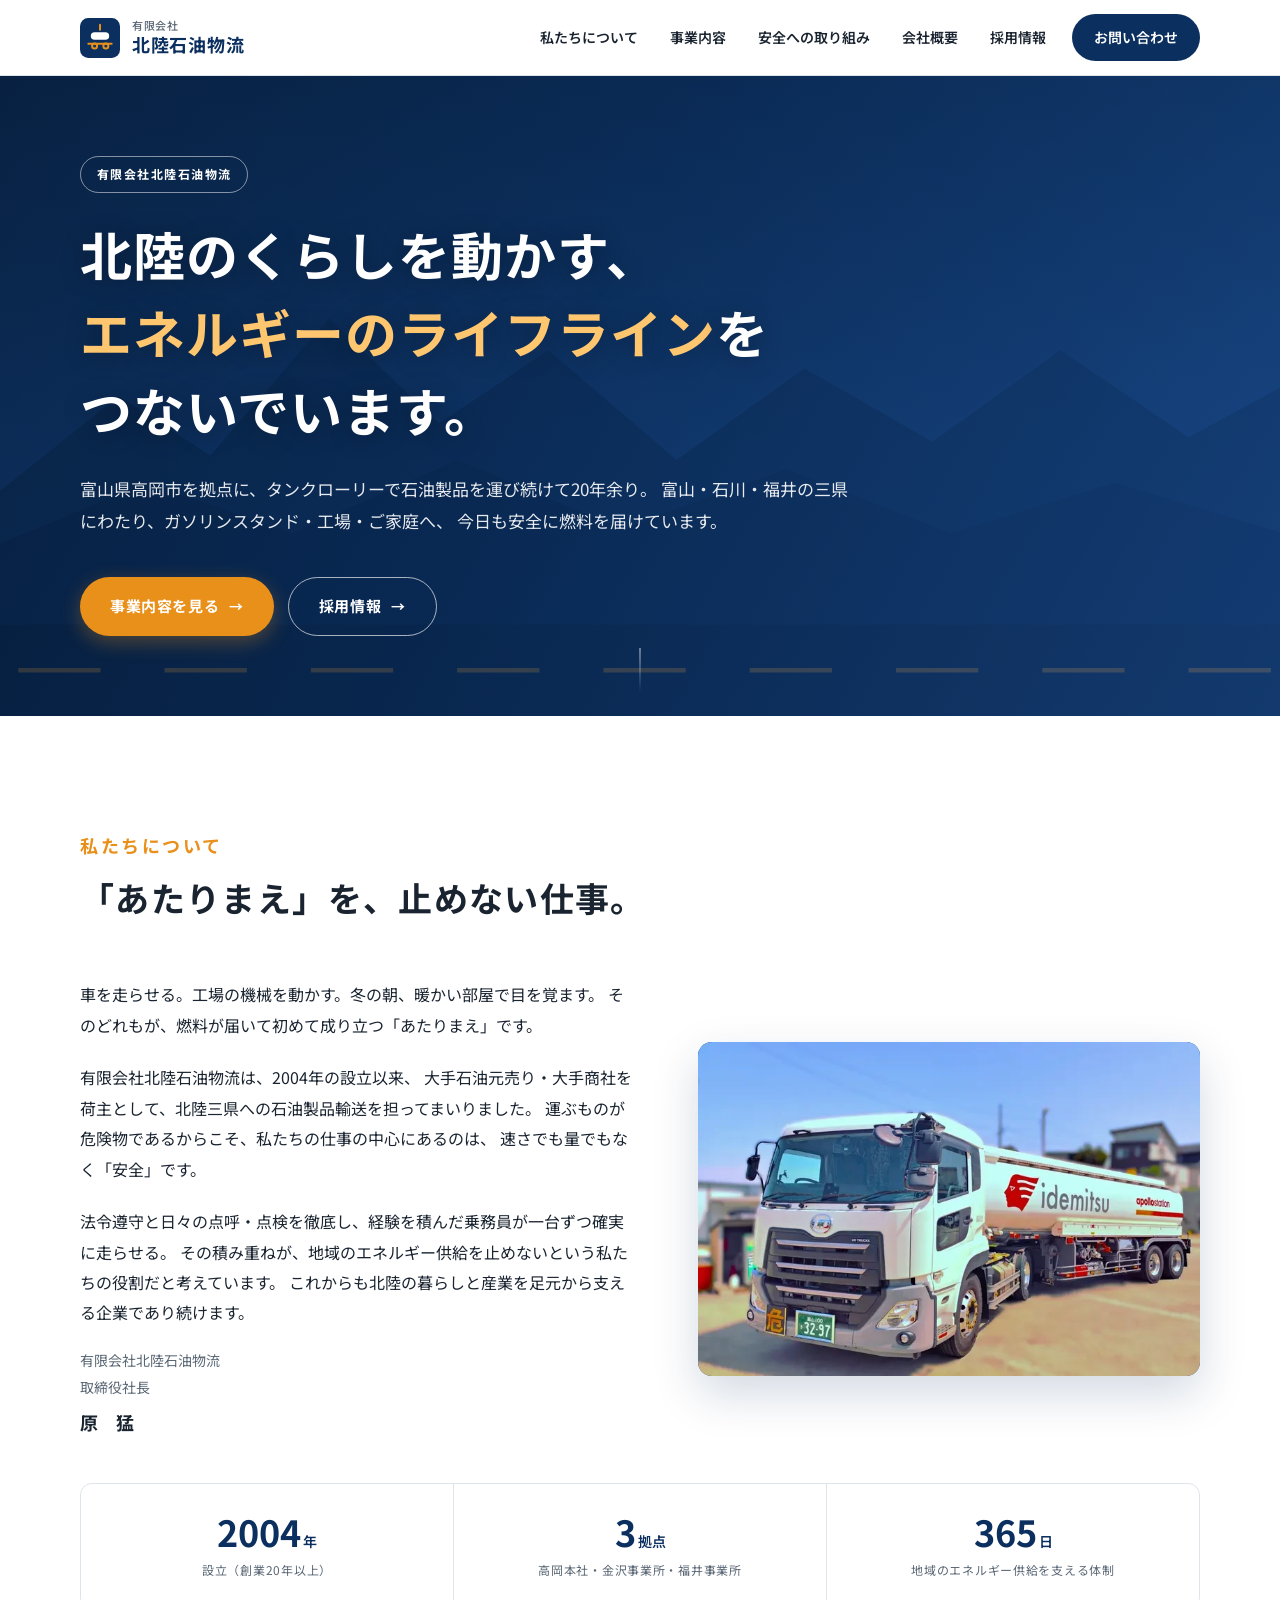
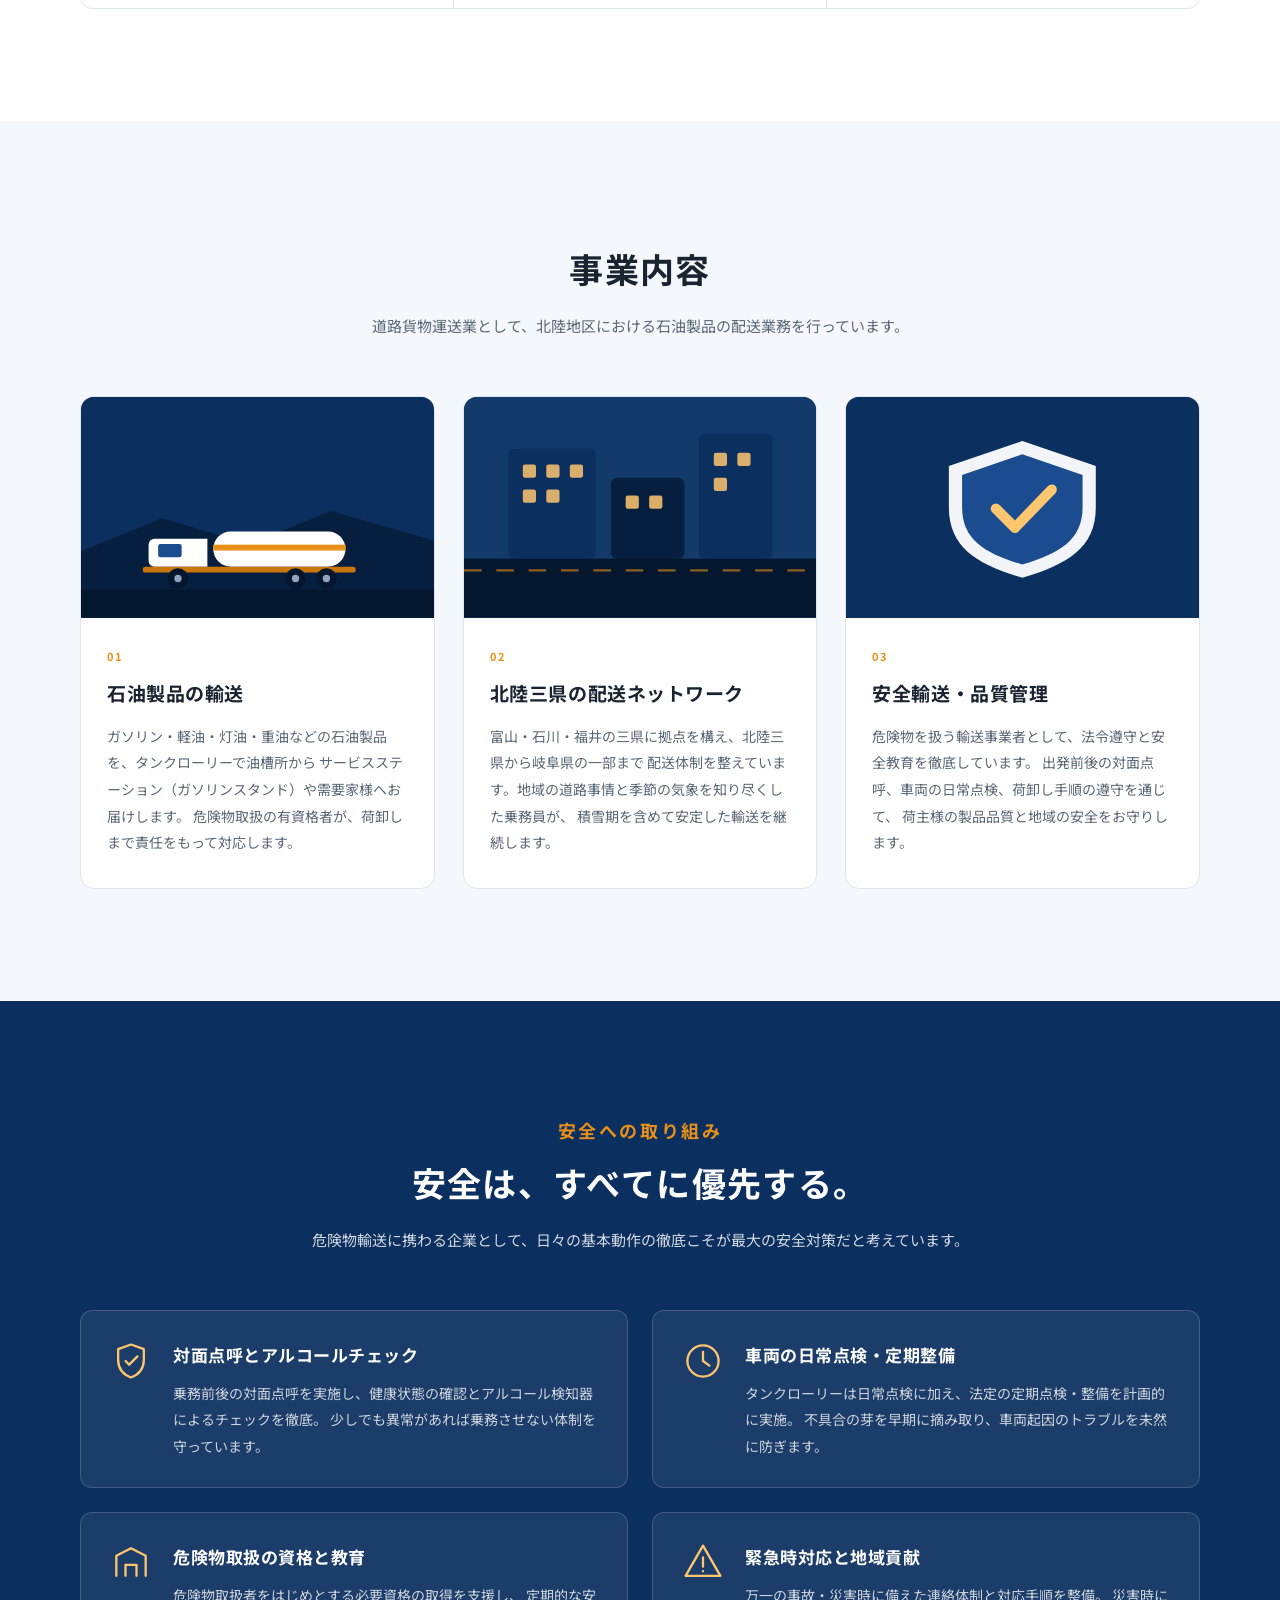
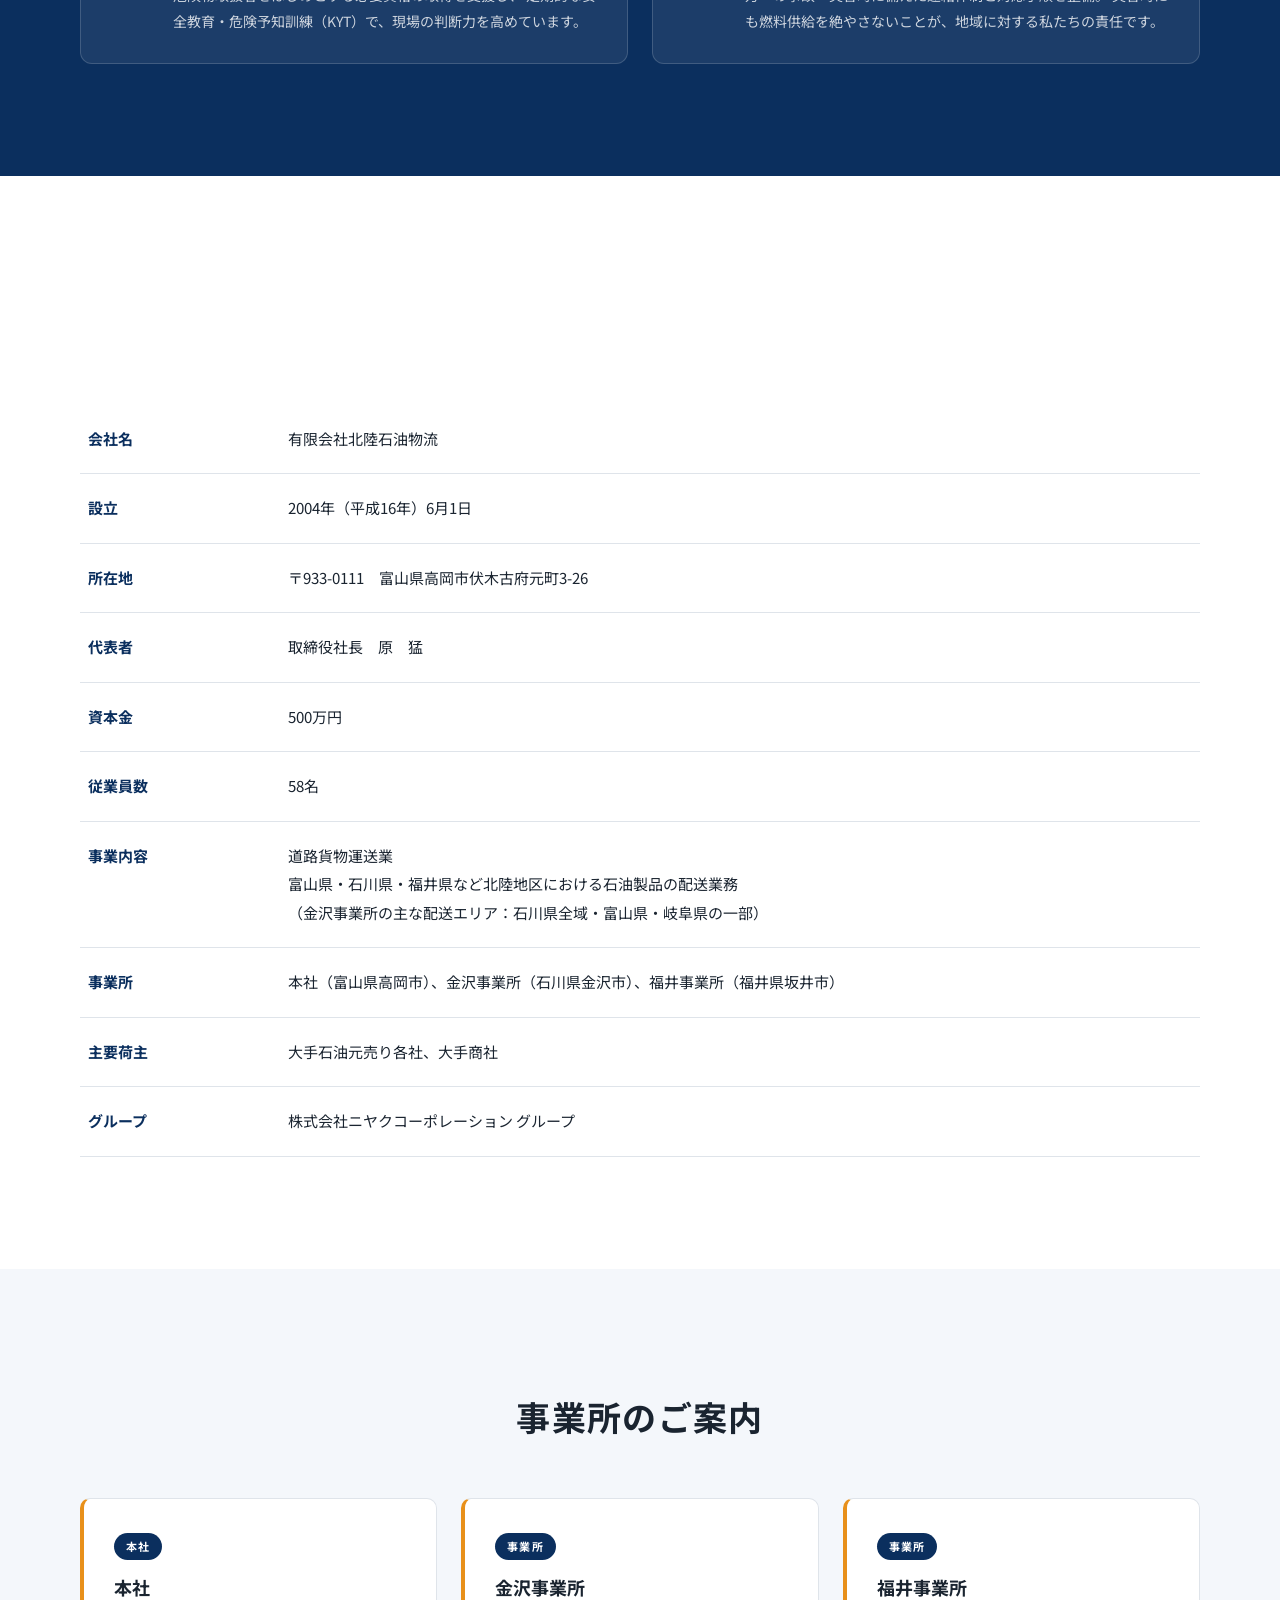
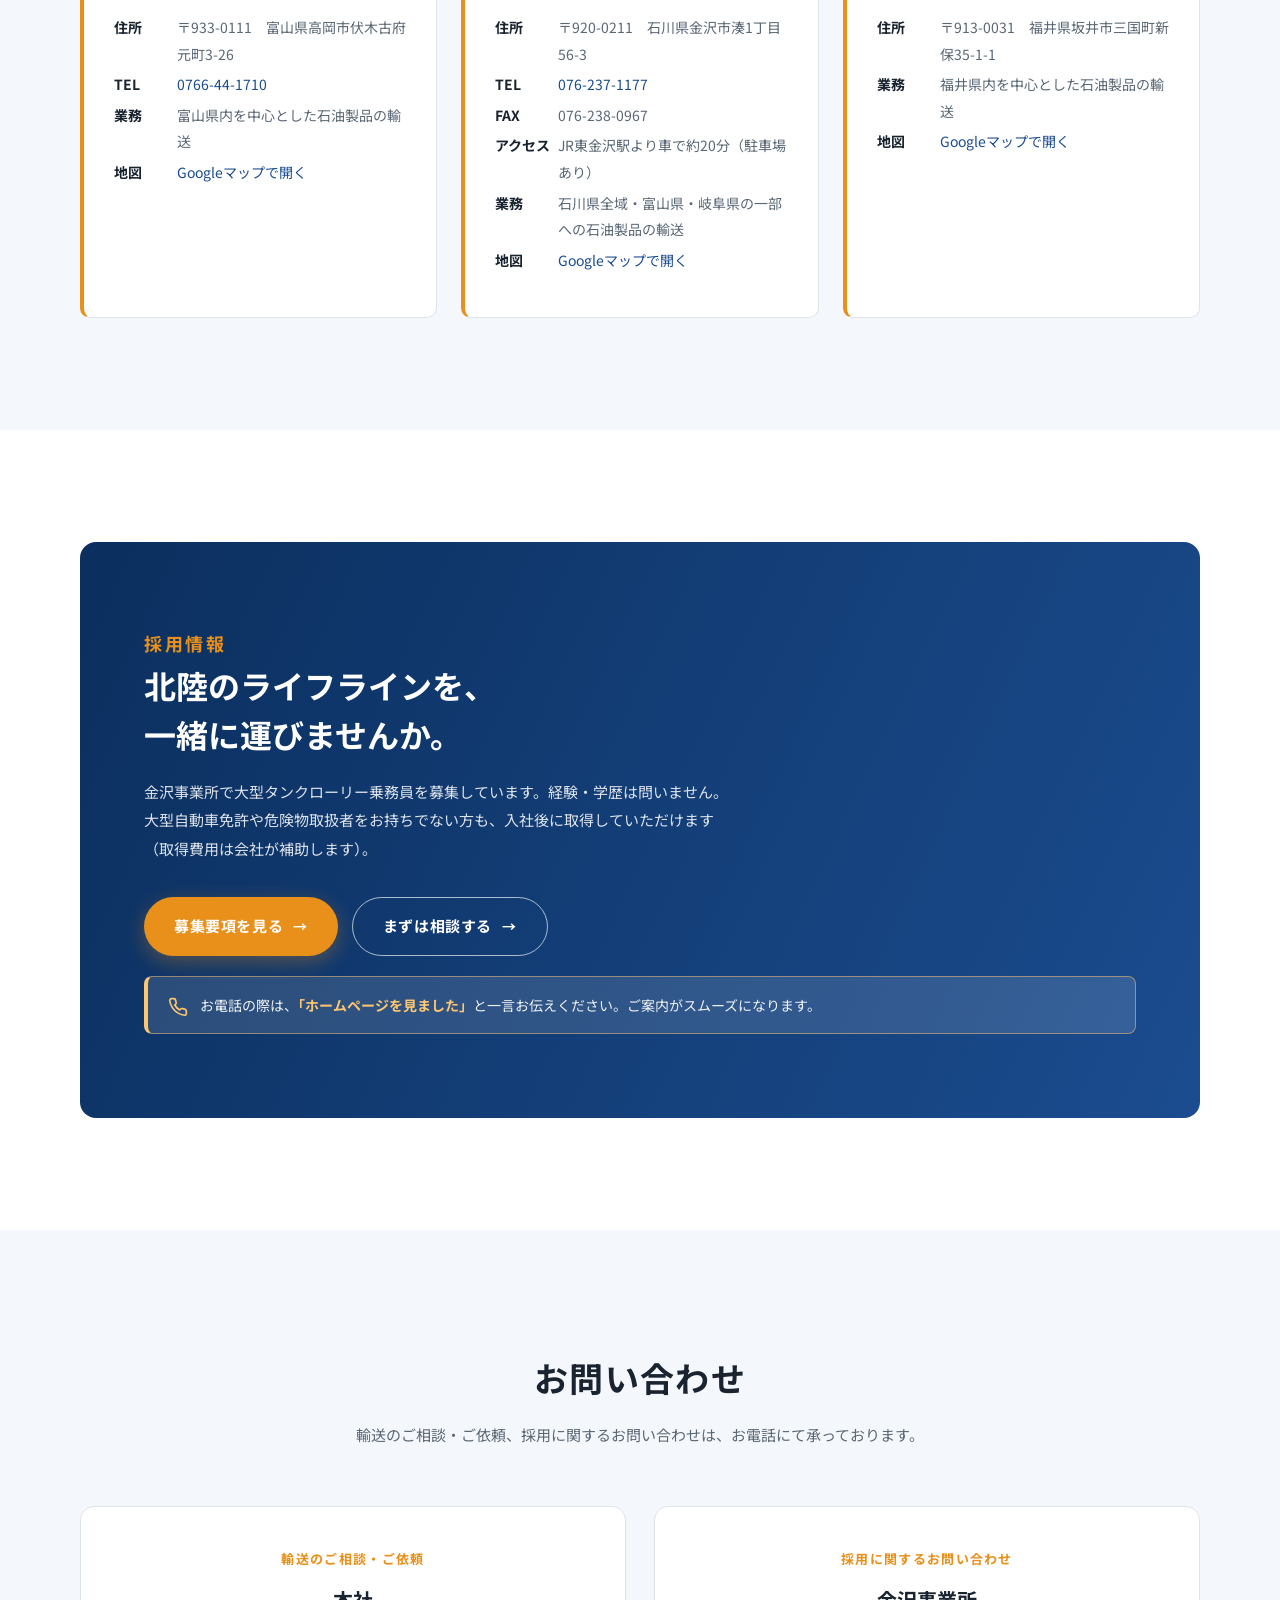
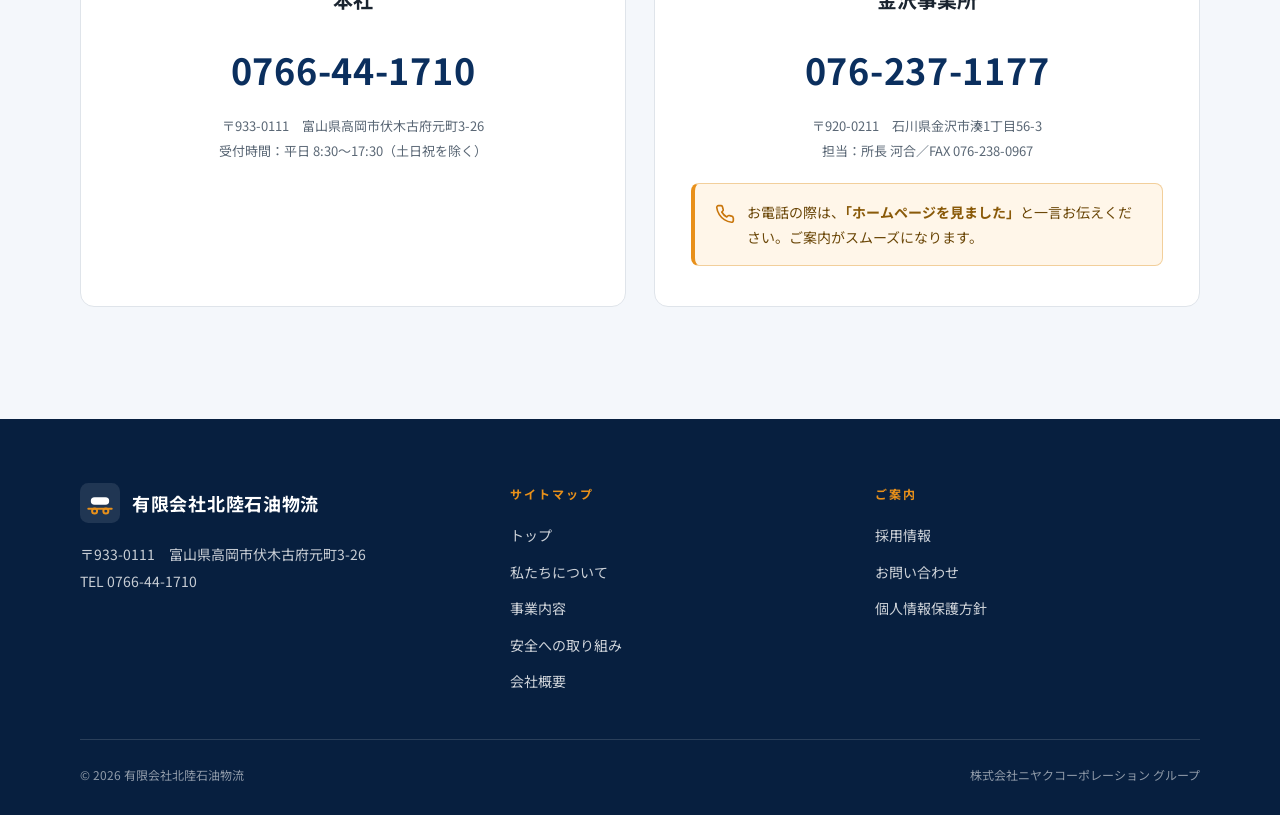
==== commit 90586608: "ロゴとヒーローのローマ字表記を日本語に変更 ロゴを「有限会社／北陸石油物流」の2段組みに変更し、ローマ字の併記を廃止。 ヒーローのラベルは有限会社北陸石油物流に、SCROLL の文字は削除して アニメ" ====
--- a/index.html
+++ b/index.html
@@ -53,8 +53,8 @@
         <path d="M24 8v6" stroke="#e8901a" stroke-width="2.4" stroke-linecap="round"/>
       </svg>
       <span class="logo__text">
+        <span class="logo__en">有限会社</span>
         <span class="logo__ja">北陸石油物流</span>
-        <span class="logo__en">HOKURIKU SEKIYU BUTSURYU</span>
       </span>
     </a>
 
@@ -99,7 +99,7 @@
   </div>
 
   <div class="wrap hero__inner">
-    <span class="hero__eyebrow">HOKURIKU SEKIYU BUTSURYU</span>
+    <span class="hero__eyebrow">有限会社北陸石油物流</span>
     <h1 class="hero__title">
       北陸のくらしを動かす、<br>
       <span class="accent">エネルギーのライフライン</span>を<br>
@@ -116,7 +116,7 @@
     </div>
   </div>
 
-  <span class="hero__scroll" aria-hidden="true">SCROLL</span>
+  <span class="hero__scroll" aria-hidden="true"></span>
 </section>
 
 <!-- ============ ABOUT ============ -->
@@ -482,7 +482,6 @@
           </svg>
           <span class="logo__text">
             <span class="logo__ja">有限会社北陸石油物流</span>
-            <span class="logo__en">HOKURIKU SEKIYU BUTSURYU CO., LTD.</span>
           </span>
         </div>
         <p class="footer__addr">
--- a/assets/style.css
+++ b/assets/style.css
@@ -74,8 +74,8 @@
   color: var(--navy); letter-spacing: .04em;
 }
 .logo__en {
-  display: block; font-size: 9px; font-weight: 500;
-  color: var(--ink-mute); letter-spacing: .18em;
+  display: block; font-size: 11px; font-weight: 500;
+  color: var(--ink-mute); letter-spacing: .06em;
 }
 
 .gnav { display: flex; align-items: center; gap: 4px; }
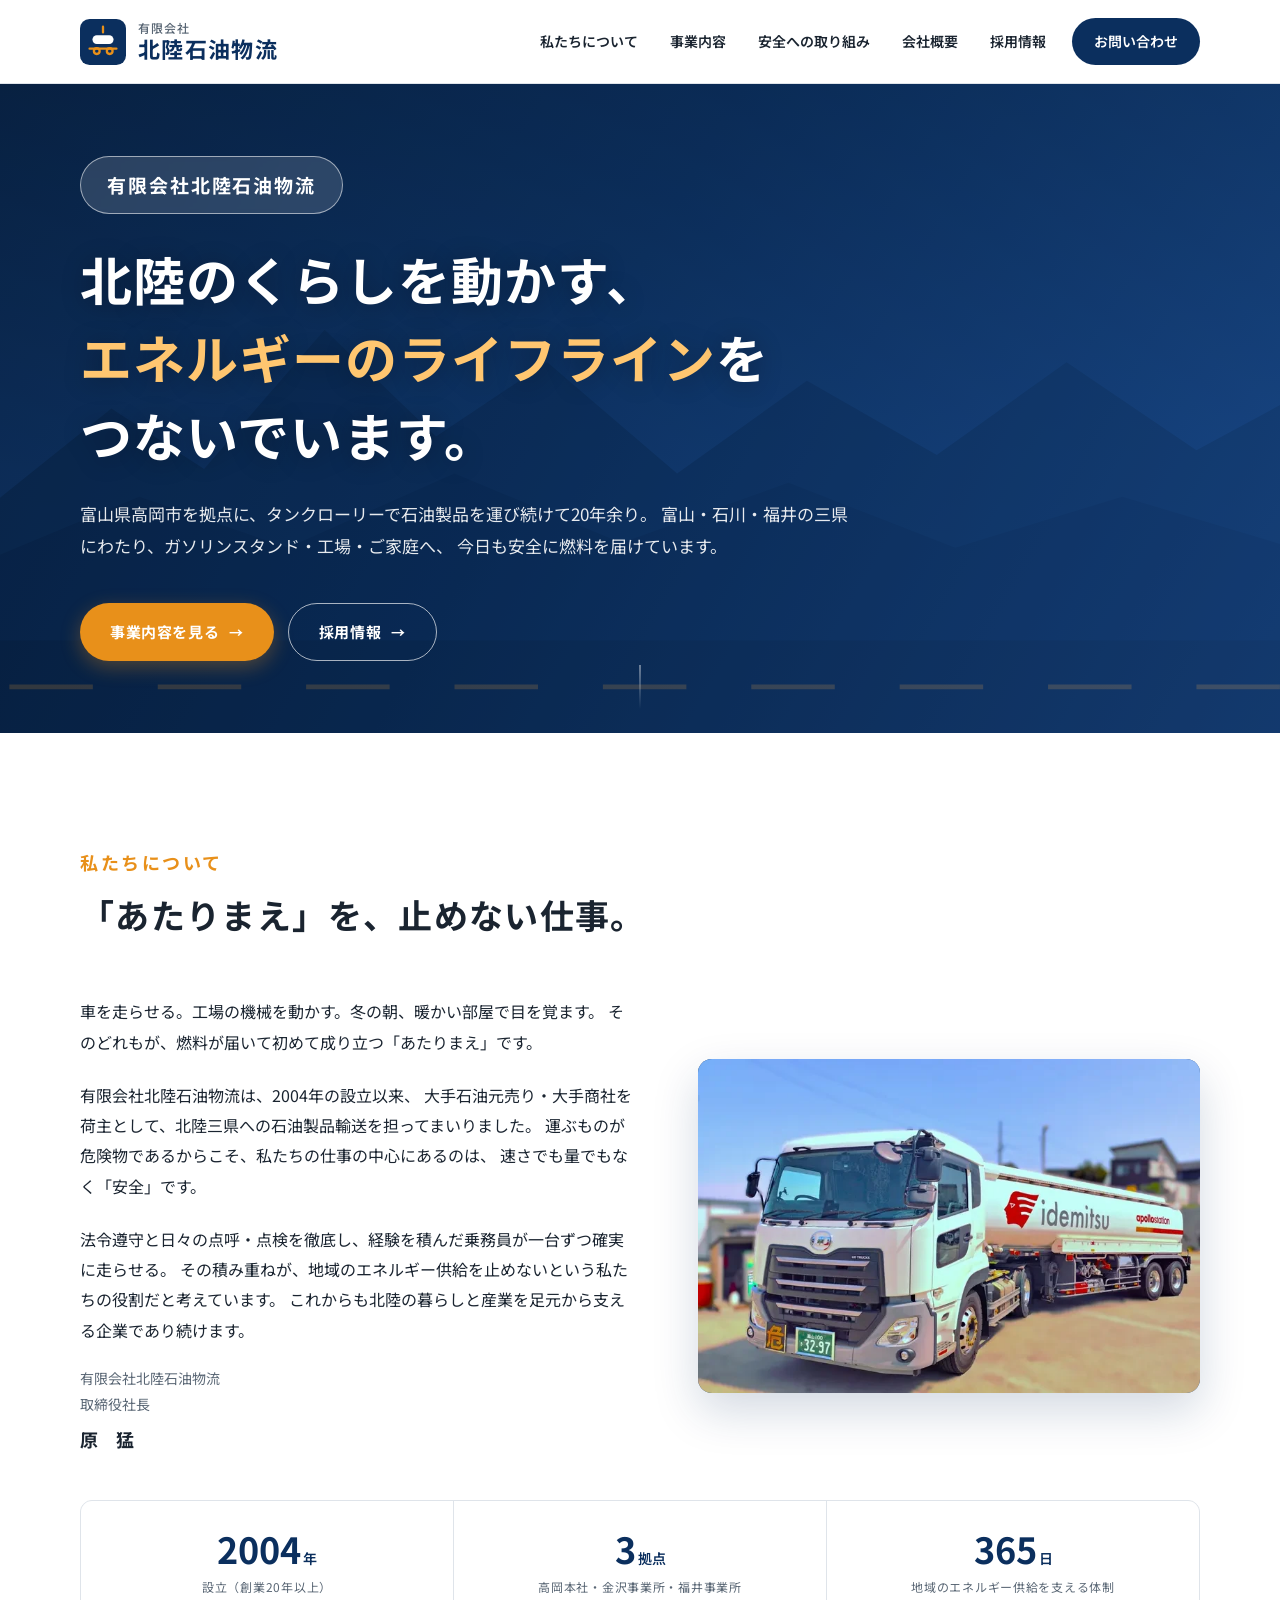
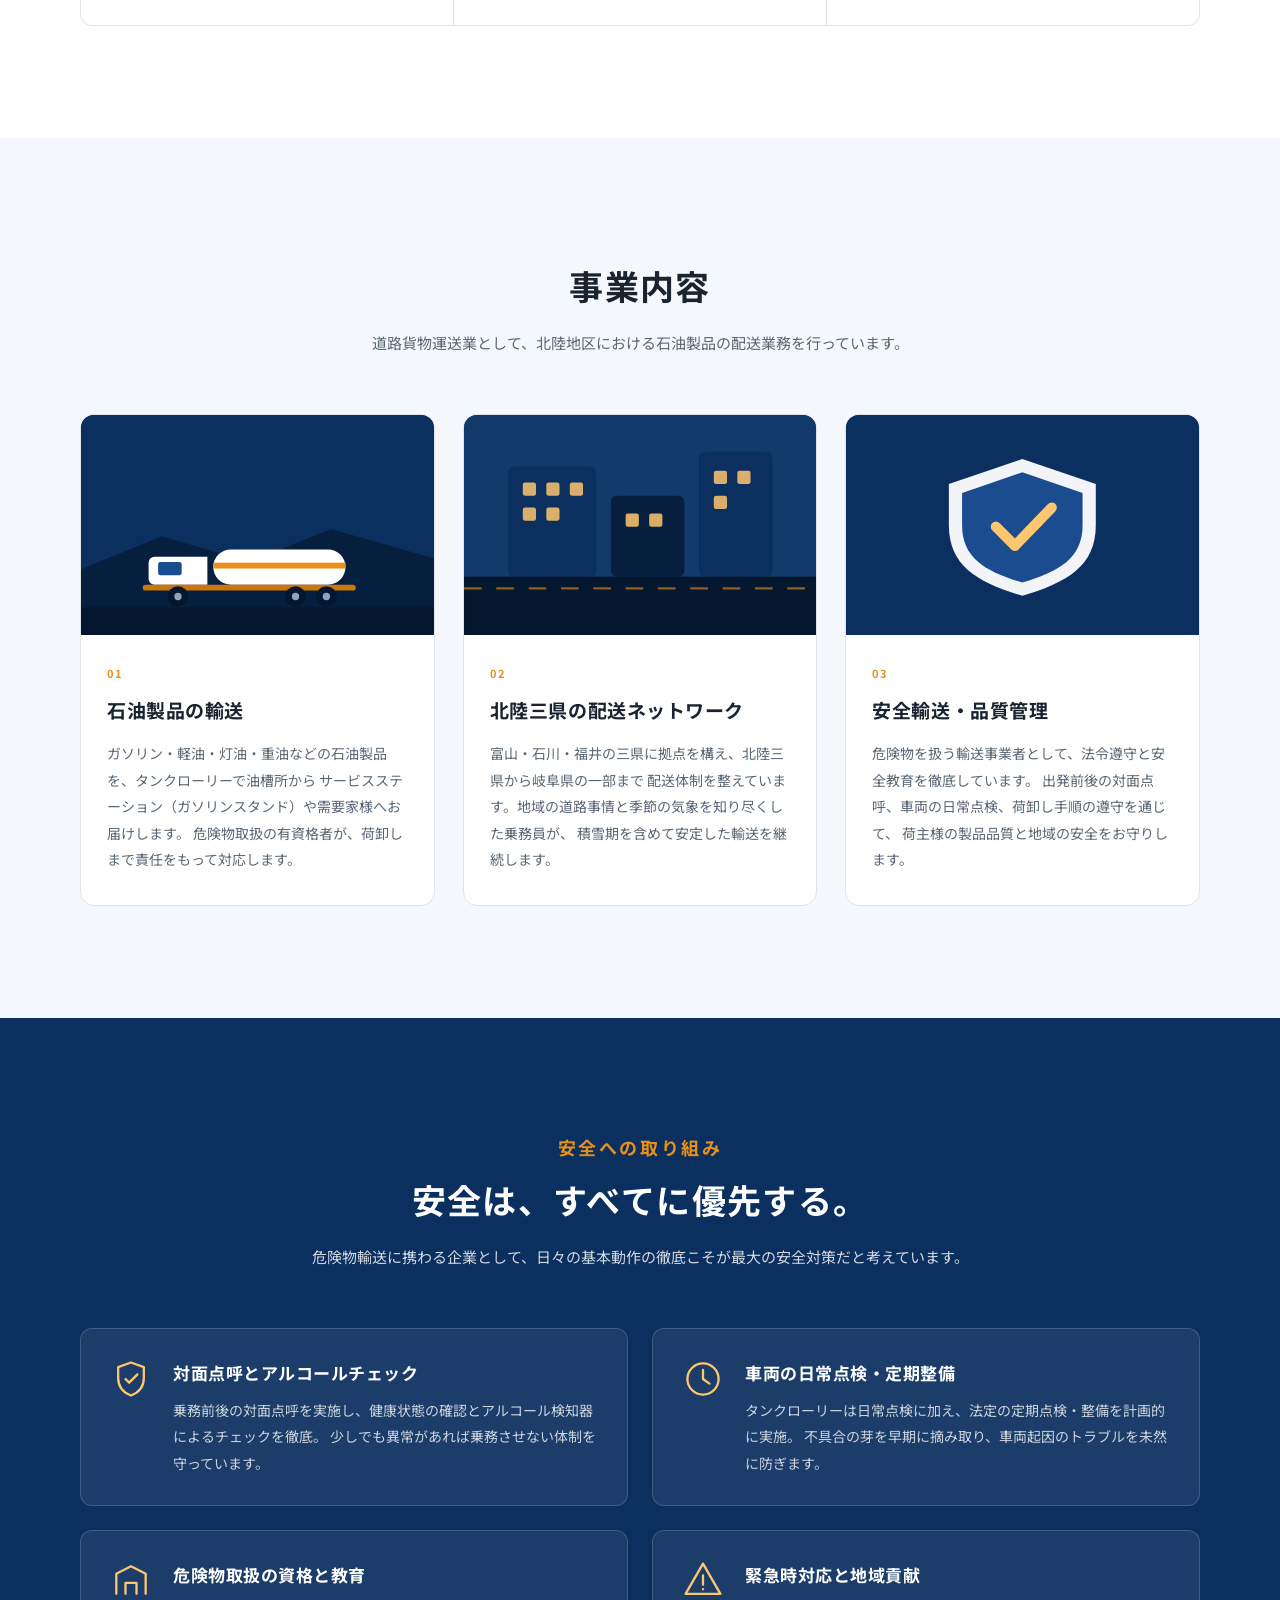
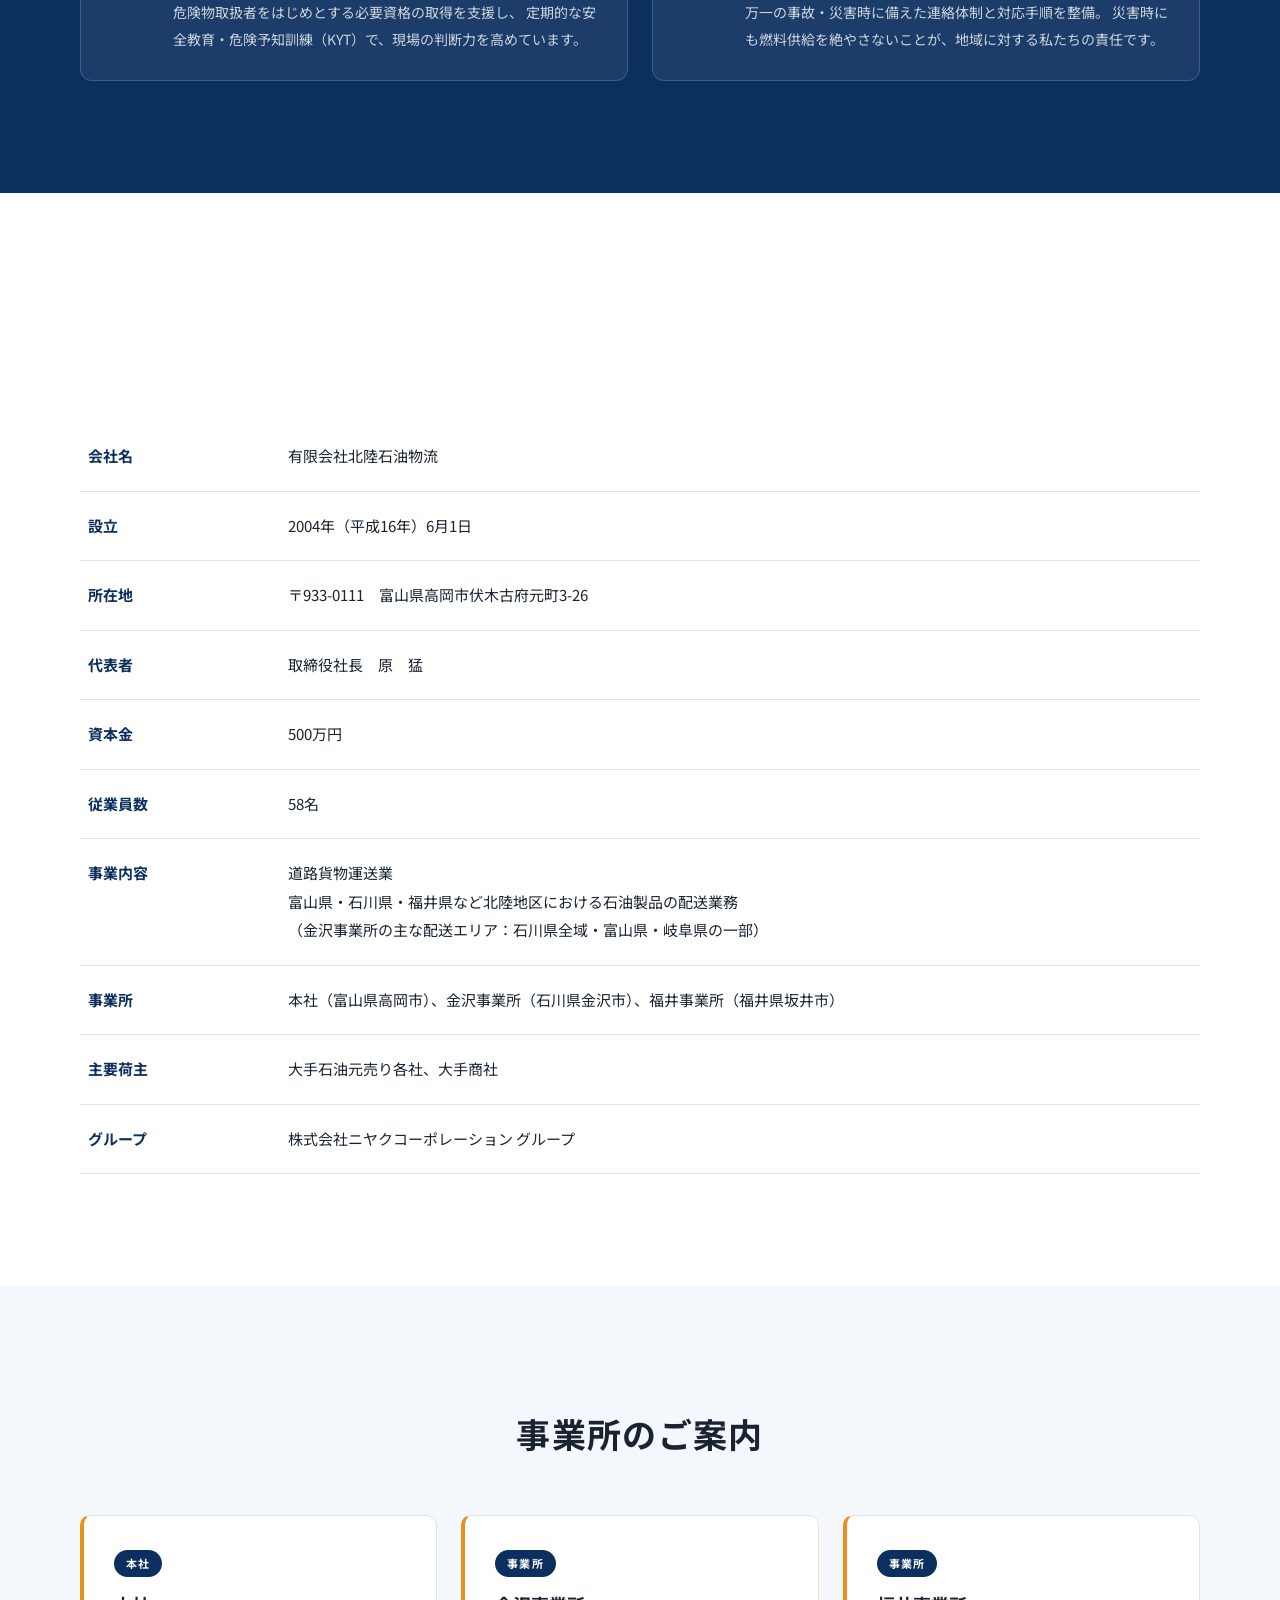
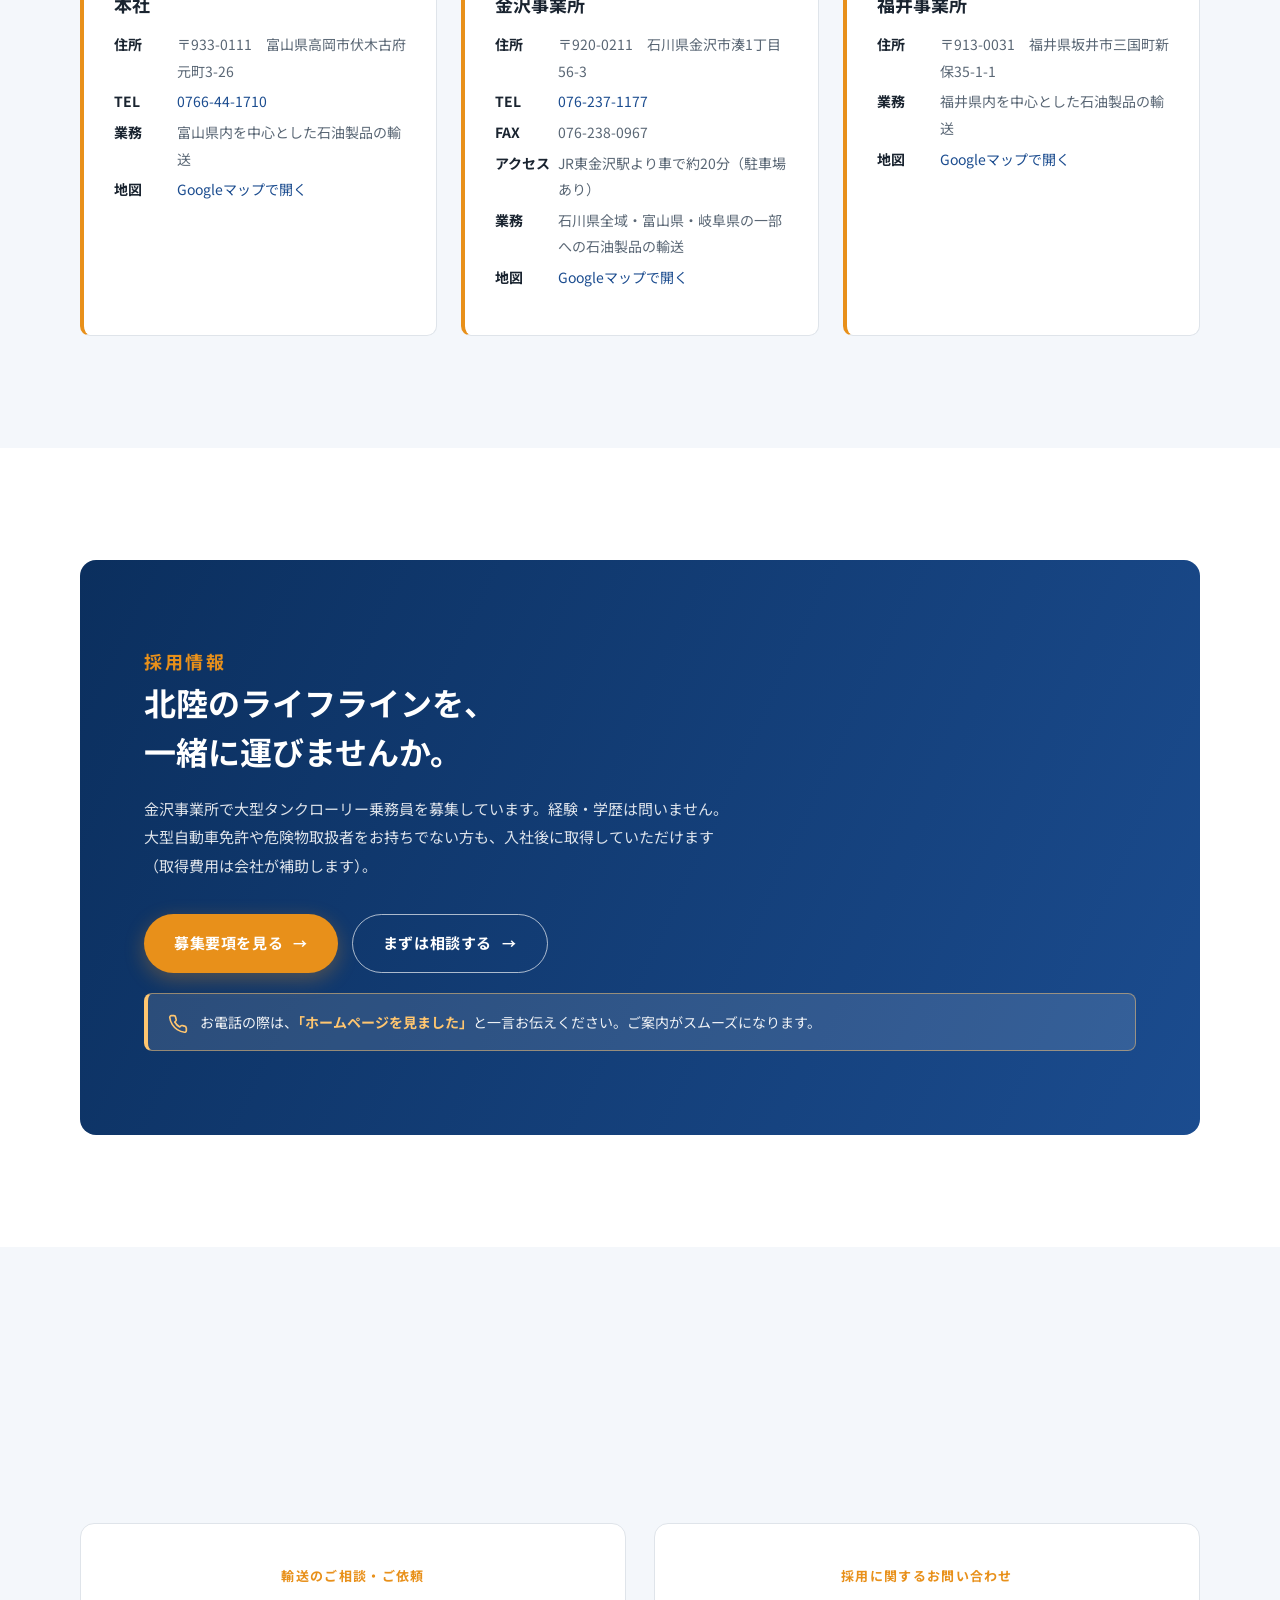
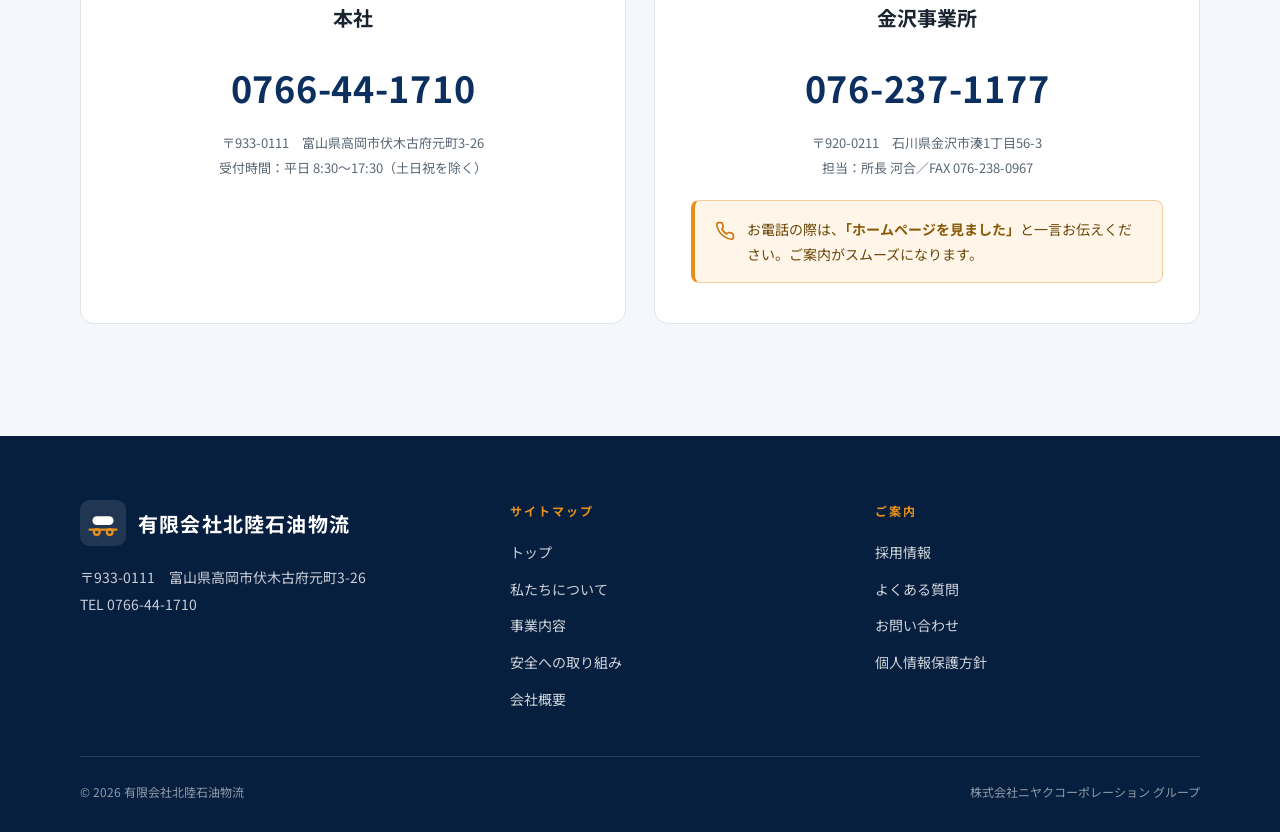
==== commit 04405f48: "よくある質問ページを追加 採用に関するQ&Aを4カテゴリ22問で新規作成。回答はハローワーク求人票に 記載された当社の実際の条件に基づいて書き起こした。 採用ページと全ページのフッターから導線を張った" ====
--- a/index.html
+++ b/index.html
@@ -505,6 +505,7 @@
         <p class="footer__heading">ご案内</p>
         <ul class="footer__list">
           <li><a href="recruit.html">採用情報</a></li>
+          <li><a href="qa.html">よくある質問</a></li>
           <li><a href="index.html#contact">お問い合わせ</a></li>
           <li><a href="privacy.html">個人情報保護方針</a></li>
         </ul>
--- a/assets/style.css
+++ b/assets/style.css
@@ -17,7 +17,7 @@
   --bg:          #ffffff;
   --bg-tint:     #f4f7fb;
   --maxw:        1120px;
-  --header-h:    76px;
+  --header-h:    84px;
   --ease:        cubic-bezier(.22, .61, .36, 1);
 }
 
@@ -67,15 +67,15 @@
 
 .logo { display: flex; align-items: center; gap: 12px; }
 .logo:hover { opacity: 1; }
-.logo__mark { width: 40px; height: 40px; flex: none; }
+.logo__mark { width: 46px; height: 46px; flex: none; }
 .logo__text { line-height: 1.25; }
 .logo__ja {
-  display: block; font-size: 18px; font-weight: 700;
-  color: var(--navy); letter-spacing: .04em;
+  display: block; font-size: 22px; font-weight: 700;
+  color: var(--navy); letter-spacing: .06em;
 }
 .logo__en {
-  display: block; font-size: 11px; font-weight: 500;
-  color: var(--ink-mute); letter-spacing: .06em;
+  display: block; font-size: 12px; font-weight: 500;
+  color: var(--ink-mute); letter-spacing: .08em;
 }
 
 .gnav { display: flex; align-items: center; gap: 4px; }
@@ -117,12 +117,14 @@
 .hero__inner { position: relative; z-index: 1; padding: 72px 0; }
 
 .hero__eyebrow {
-  display: inline-block; margin-bottom: 22px; padding: 6px 16px;
-  font-size: 12px; font-weight: 700; letter-spacing: .12em;
-  border: 1px solid rgba(255, 255, 255, .5); border-radius: 999px;
+  display: inline-block; margin-bottom: 26px; padding: 10px 26px;
+  font-size: 19px; font-weight: 700; letter-spacing: .1em;
+  color: #fff; background: rgba(255, 255, 255, .14);
+  border: 1px solid rgba(255, 255, 255, .55); border-radius: 999px;
+  backdrop-filter: blur(2px);
 }
 .hero__title {
-  font-size: clamp(28px, 5.2vw, 52px); font-weight: 700;
+  font-size: clamp(25px, 5.2vw, 52px); font-weight: 700;
   line-height: 1.5; letter-spacing: .02em;
   text-shadow: 0 2px 24px rgba(0, 0, 0, .3);
 }
@@ -305,7 +307,7 @@
 /* ---------- フッター ---------- */
 .footer { background: var(--navy-dark); color: rgba(255, 255, 255, .78); padding: 64px 0 28px; font-size: 14px; }
 .footer__top { display: grid; grid-template-columns: 1.2fr 1fr 1fr; gap: 40px; padding-bottom: 44px; border-bottom: 1px solid rgba(255, 255, 255, .14); }
-.footer__logo .logo__ja { color: #fff; }
+.footer__logo .logo__ja { color: #fff; font-size: 20px; }
 .footer__logo .logo__en { color: rgba(255, 255, 255, .5); }
 .footer__addr { margin-top: 18px; line-height: 1.9; }
 .footer__heading { font-size: 12px; font-weight: 700; letter-spacing: .16em; color: var(--amber); margin-bottom: 16px; }
@@ -313,13 +315,52 @@
 .footer__list a { color: rgba(255, 255, 255, .8); }
 .footer__bottom { padding-top: 24px; display: flex; flex-wrap: wrap; gap: 16px; justify-content: space-between; font-size: 12px; color: rgba(255, 255, 255, .55); }
 
+/* ---------- よくある質問 ---------- */
+.qa__intro {
+  margin-bottom: 44px; padding: 20px 24px;
+  background: var(--bg-tint); border-radius: 10px;
+  font-size: 15px; color: var(--ink);
+}
+.qa__cat {
+  margin: 56px 0 20px; padding-left: 14px;
+  font-size: 20px; font-weight: 700; letter-spacing: .04em;
+  color: var(--navy); border-left: 4px solid var(--amber);
+}
+.qa__cat:first-of-type { margin-top: 0; }
+.qa__list { display: grid; gap: 16px; }
+.qa__item {
+  padding: 24px 26px; background: #fff;
+  border: 1px solid var(--line); border-radius: 12px;
+}
+.qa__q, .qa__a { display: flex; gap: 14px; align-items: flex-start; }
+.qa__q { font-size: 16px; font-weight: 700; color: var(--navy); line-height: 1.75; }
+.qa__a {
+  margin-top: 14px; padding-top: 14px; border-top: 1px dashed var(--line);
+  font-size: 15px; color: var(--ink); line-height: 1.9;
+}
+.qa__mark {
+  flex: none; display: inline-flex; align-items: center; justify-content: center;
+  min-width: 34px; height: 26px; padding: 0 8px; margin-top: 2px;
+  font-size: 12px; font-weight: 700; letter-spacing: .04em;
+  color: #fff; background: var(--navy); border-radius: 6px;
+}
+.qa__mark--a { background: var(--amber); }
+.qa__text { flex: 1; min-width: 0; }
+.qa__a strong { color: var(--navy); }
+
+@media (max-width: 767px) {
+  .qa__item { padding: 20px 18px; }
+  .qa__q, .qa__a { gap: 10px; }
+  .qa__cat { font-size: 18px; margin-top: 44px; }
+}
+
 /* ---------- 下層ページ ---------- */
 .pagehead {
   margin-top: var(--header-h); padding: clamp(48px, 7vw, 84px) 0;
   background: linear-gradient(120deg, var(--navy-dark), var(--navy-light)); color: #fff;
 }
 .pagehead__en { font-size: 12px; font-weight: 700; letter-spacing: .22em; color: #ffc670; }
-.pagehead__title { margin-top: 8px; font-size: clamp(26px, 4vw, 38px); font-weight: 700; }
+.pagehead__title { margin-top: 0; font-size: clamp(26px, 4vw, 38px); font-weight: 700; }
 .breadcrumb { margin-top: 16px; font-size: 12px; color: rgba(255, 255, 255, .7); }
 .breadcrumb a { color: rgba(255, 255, 255, .9); }
 
@@ -348,7 +389,11 @@
 }
 
 @media (max-width: 767px) {
-  :root { --header-h: 64px; }
+  :root { --header-h: 72px; }
+  .logo__mark { width: 40px; height: 40px; }
+  .logo__ja { font-size: 18px; }
+  .logo__en { font-size: 11px; }
+  .hero__eyebrow { font-size: 15px; padding: 8px 18px; }
   .wrap { width: calc(100% - 36px); }
   .burger { display: block; }
   .gnav {
